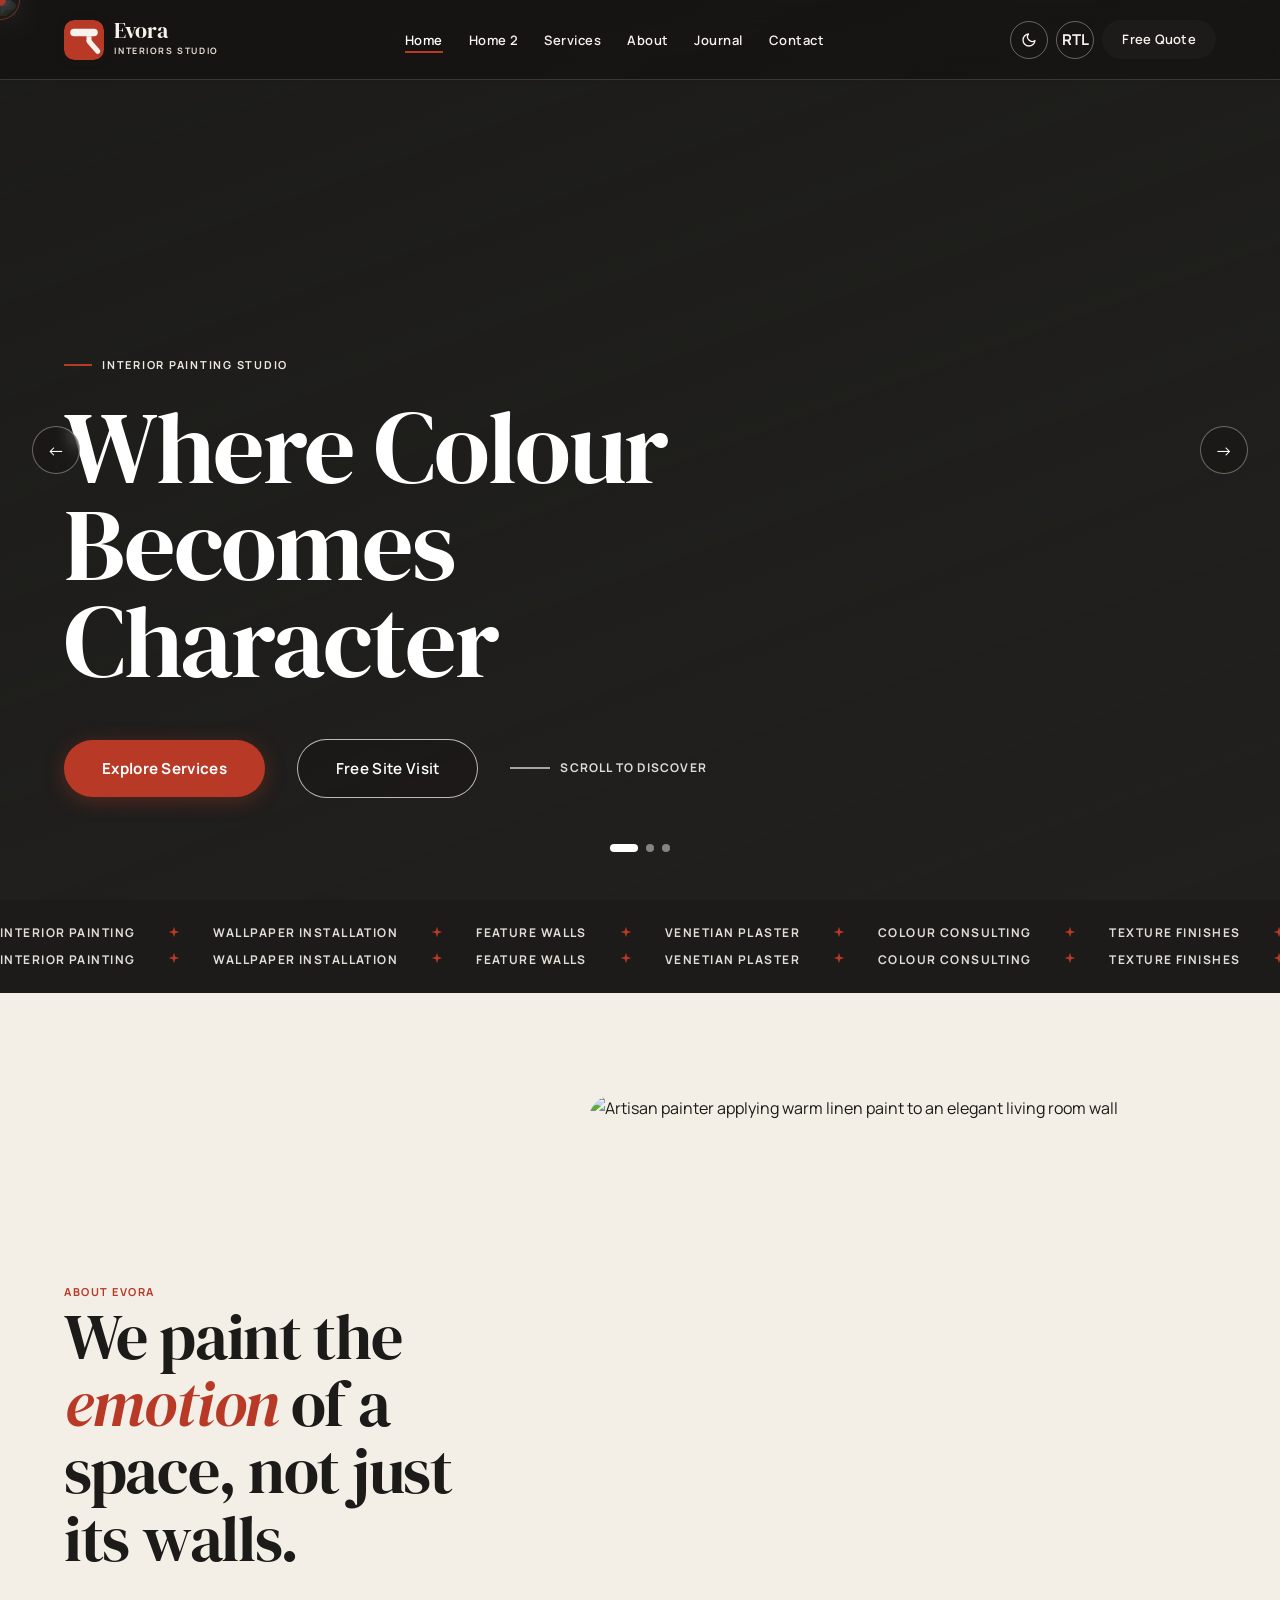
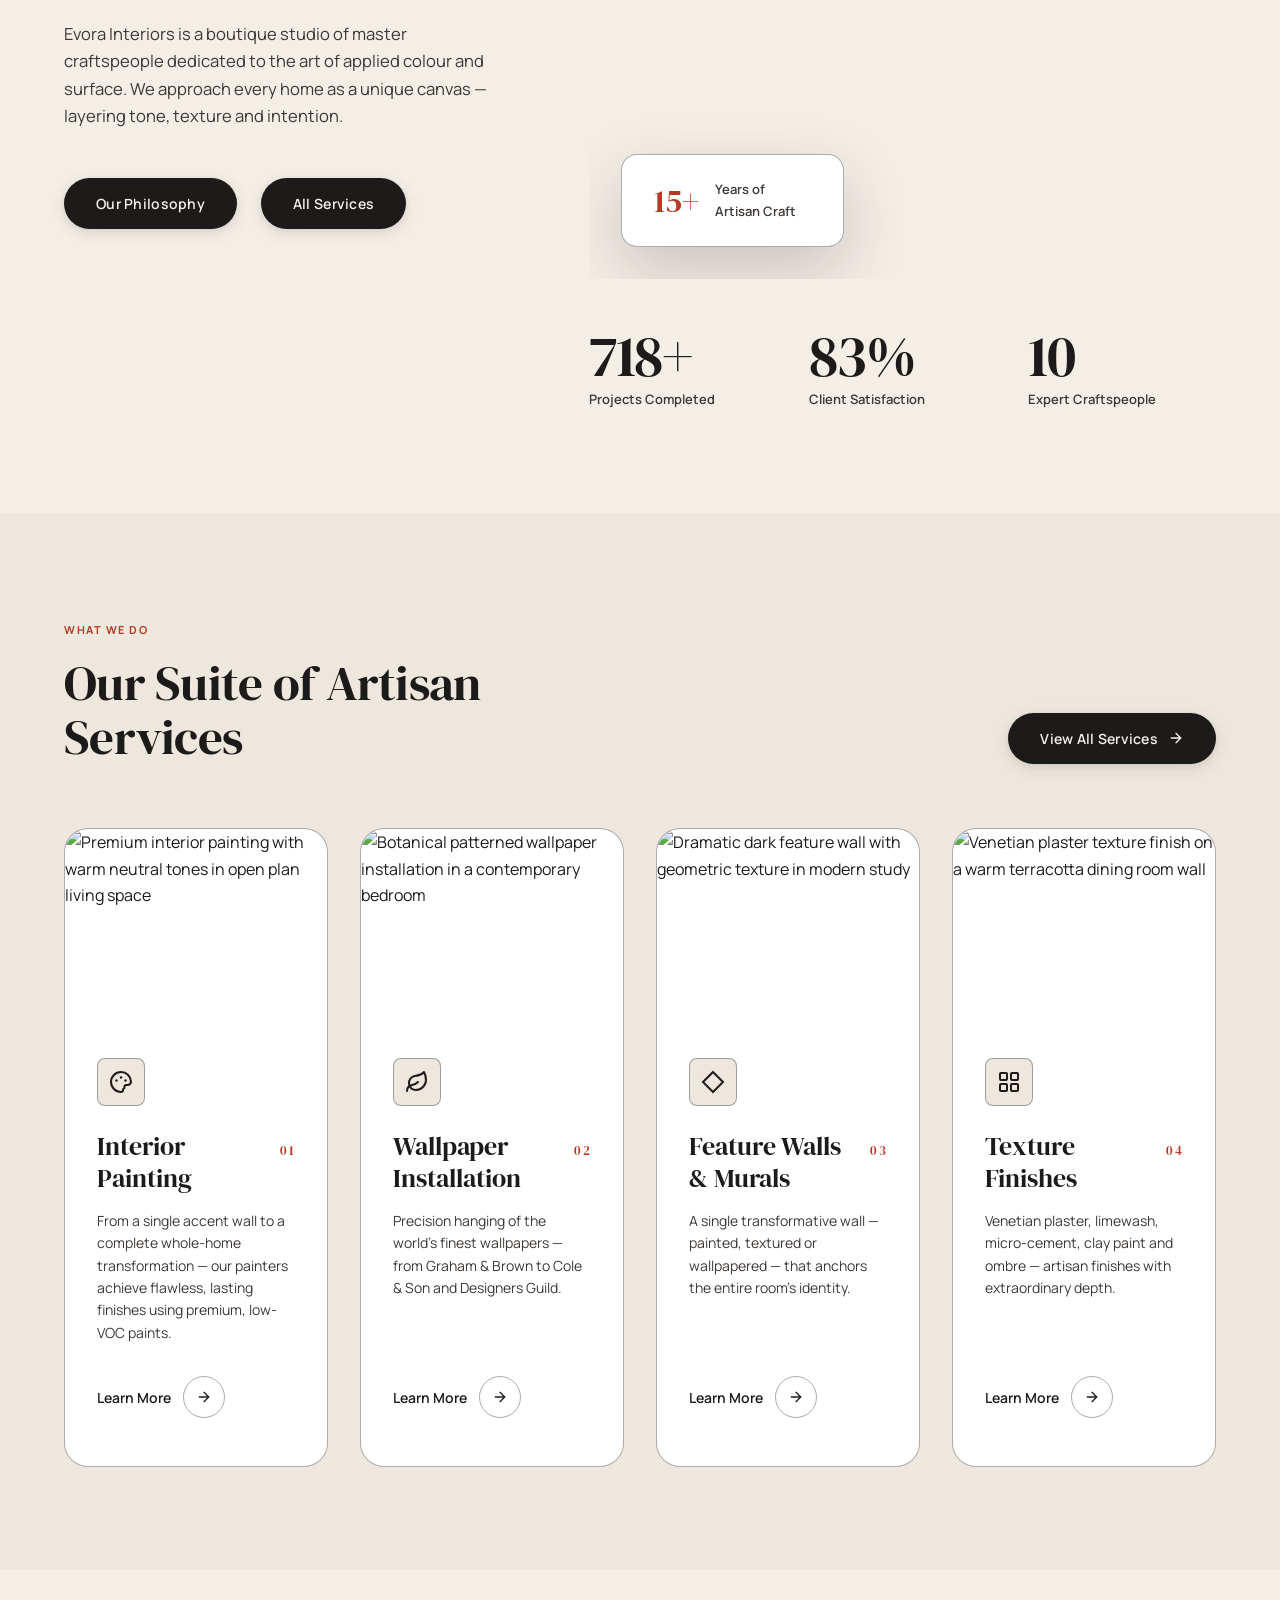
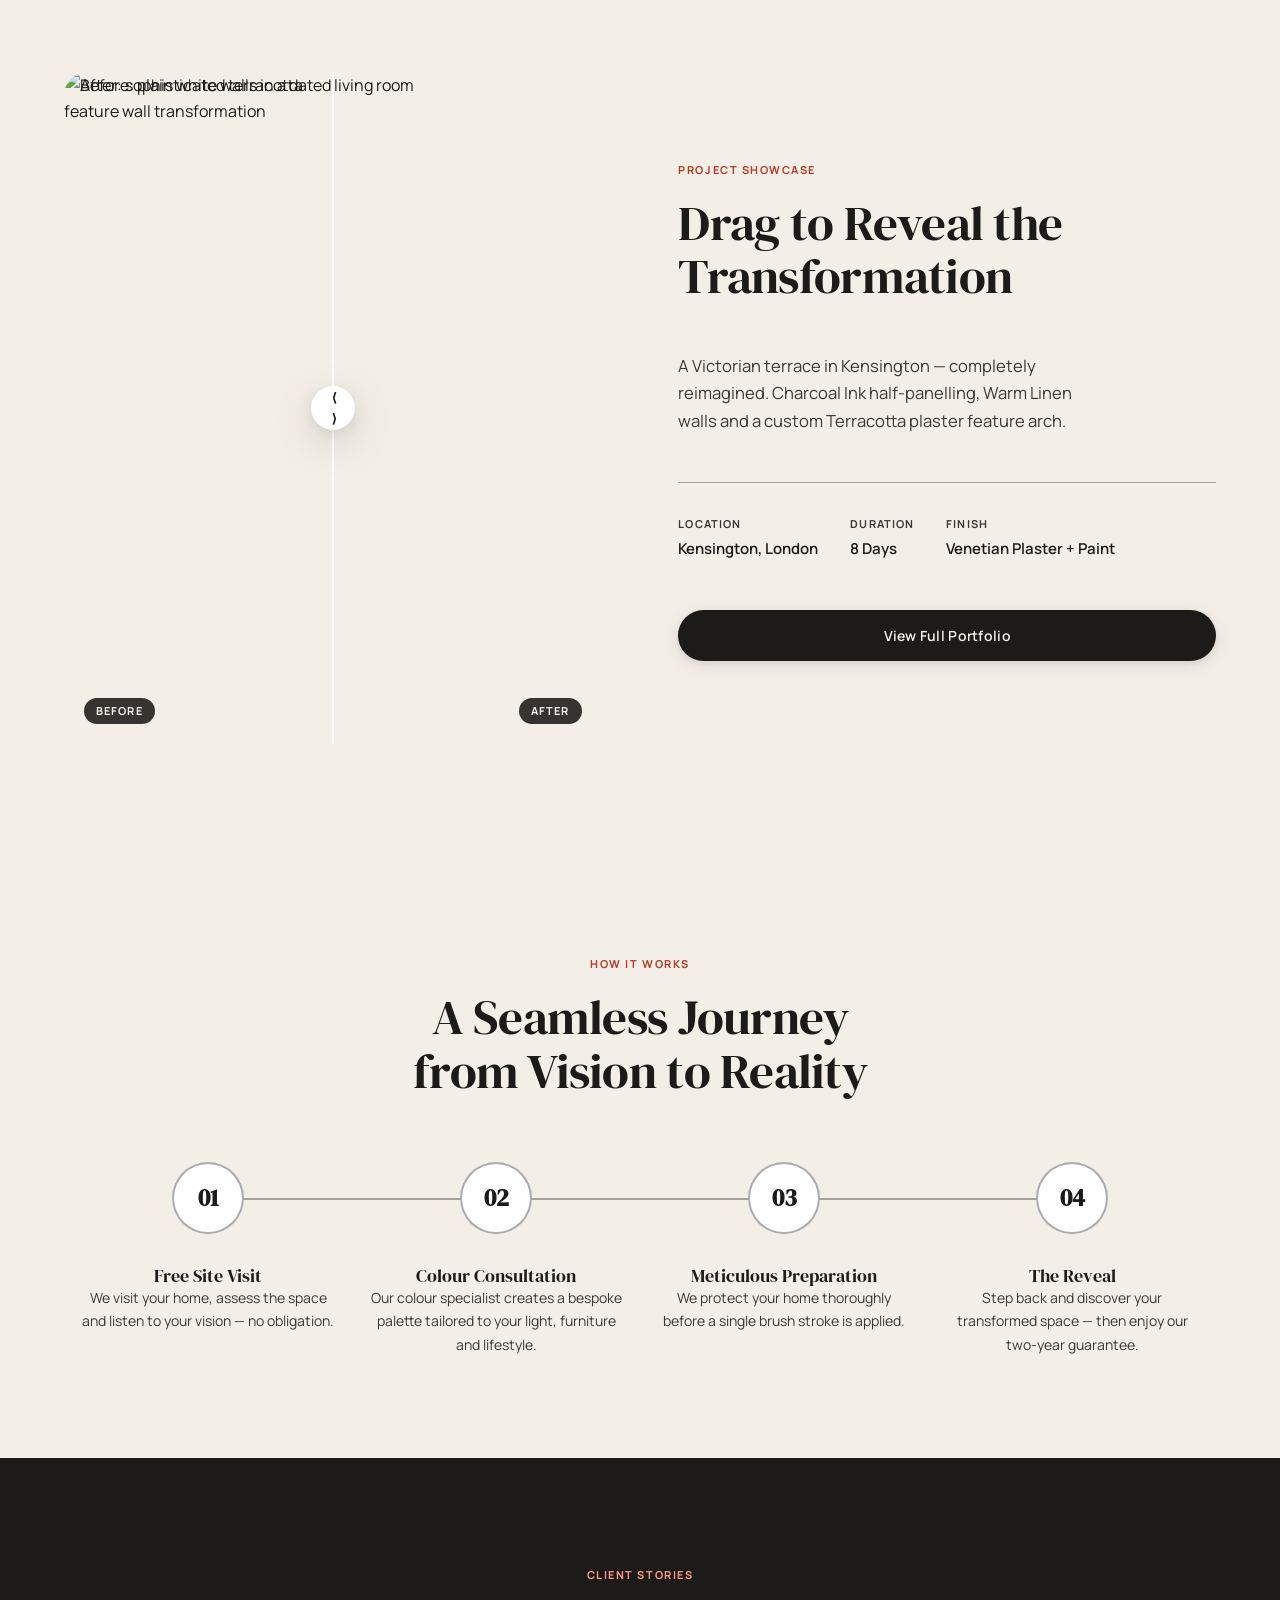
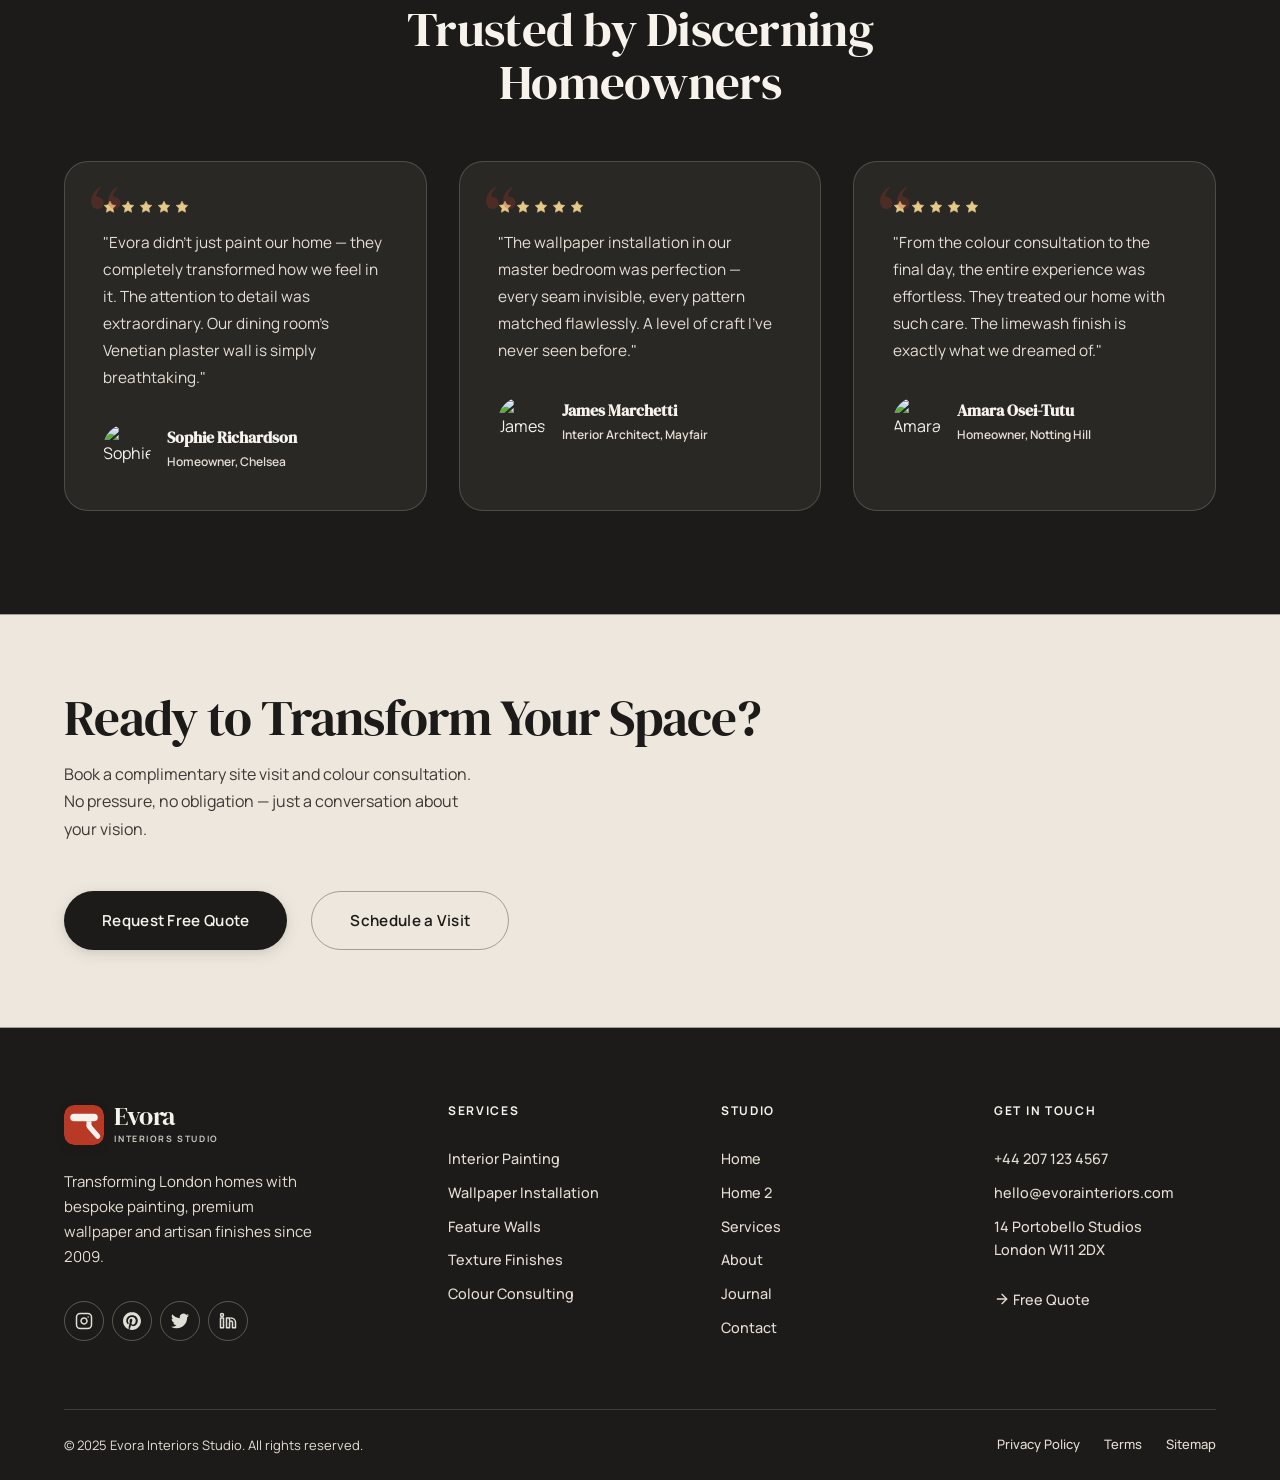
==== index.html @ dc562c56 "first commit" ====
<!DOCTYPE html>
<html lang="en" dir="ltr" data-theme="light">

<head>
  <meta charset="UTF-8" />
  <meta name="viewport" content="width=device-width, initial-scale=1.0" />
  <link rel="icon" type="image/svg+xml" href="favicon.svg" />
  <title>Evora Interiors — Luxury Interior Painting & Wallpaper Installation</title>
  <meta name="description"
    content="Evora Interiors transforms living spaces with bespoke interior painting, premium wallpaper installation, feature walls and artisan texture finishes. Serving discerning homeowners across the city." />
  <meta name="keywords"
    content="interior painting, wallpaper installation, feature walls, texture finishes, luxury interior design" />
  <meta property="og:title" content="Evora Interiors — Luxury Interior Painting & Wallpaper" />
  <meta property="og:description"
    content="Transforming spaces with bespoke paintwork and curated wallpaper installations." />
  <meta property="og:type" content="website" />
  <link rel="canonical" href="https://evorainteriors.com/" />

  <!-- Fonts -->
  <link rel="preconnect" href="https://fonts.googleapis.com" />
  <link rel="preconnect" href="https://fonts.gstatic.com" crossorigin />
  <link
    href="https://fonts.googleapis.com/css2?family=DM+Serif+Display:ital@0;1&family=Manrope:wght@300;400;500;600;700;800&display=swap"
    rel="stylesheet" />

  <!-- CSS -->
  <link rel="stylesheet" href="css/variables.css?v=2" />
  <link rel="stylesheet" href="css/base.css?v=2" />
  <link rel="stylesheet" href="css/animations.css?v=2" />
  <link rel="stylesheet" href="css/layout.css?v=2" />
  <link rel="stylesheet" href="css/components.css?v=2" />

  <style>
    /* ================================================
       HOME PAGE — Unique Section Styles
       ================================================ */

    /* § 1  HERO SLIDER */
    .home-hero {
      height: 100svh;
      min-height: 600px;
      position: relative;
      overflow: hidden;
      background-color: var(--charcoal);
    }

    .slide-inner {
      height: 100svh;
      min-height: 600px;
      position: relative;
      display: flex;
      align-items: flex-end;
      padding-bottom: clamp(4rem, 8vw, 7rem);
    }

    .slide-bg {
      position: absolute;
      inset: 0;
      width: 100%;
      height: 100%;
      object-fit: cover;
      object-position: center;
    }

    .slide-overlay {
      position: absolute;
      inset: 0;
      background: linear-gradient(160deg,
          rgba(36, 35, 33, 0.15) 0%,
          rgba(36, 35, 33, 0.65) 100%);
    }

    .slide-content {
      position: relative;
      z-index: 2;
    }

    .slide-eyebrow {
      display: inline-flex;
      align-items: center;
      gap: 10px;
      font-size: 0.6875rem;
      font-weight: 700;
      letter-spacing: 0.16em;
      text-transform: uppercase;
      color: rgba(247, 243, 236, 0.95);
      margin-bottom: var(--space-lg);
    }

    .slide-eyebrow::before {
      content: '';
      display: block;
      width: 28px;
      height: 2px;
      background: var(--accent);
    }

    .slide-title {
      font-family: var(--font-display);
      font-size: clamp(3rem, 8vw, 7.5rem);
      line-height: 0.95;
      letter-spacing: -0.02em;
      color: #fff;
      max-width: 14ch;
      margin-bottom: var(--space-2xl);
    }

    .slide-actions {
      display: flex;
      align-items: center;
      gap: var(--space-xl);
      flex-wrap: wrap;
    }

    .slide-scroll {
      display: flex;
      align-items: center;
      gap: 10px;
      font-size: 0.75rem;
      font-weight: 700;
      letter-spacing: 0.1em;
      text-transform: uppercase;
      color: rgba(255, 255, 255, 0.85);
    }

    .slide-scroll-line {
      width: 40px;
      height: 2px;
      background: rgba(255, 255, 255, 0.6);
    }

    /* § 2  MARQUEE RIBBON */
    .marquee-section {
      background: var(--charcoal);
      padding-block: 20px;
      overflow: hidden;
    }

    .marquee-item {
      display: flex;
      align-items: center;
      gap: 32px;
      padding-right: 32px;
      color: rgba(247, 243, 236, 0.9);
      font-size: 0.75rem;
      font-weight: 700;
      letter-spacing: 0.12em;
      text-transform: uppercase;
      white-space: nowrap;
    }

    .marquee-item span {
      color: var(--accent);
      font-size: 1rem;
    }

    /* § 3  EDITORIAL INTRO */
    .editorial-intro {
      padding-block: var(--section-py);
    }

    .editorial-grid {
      display: grid;
      grid-template-columns: 1fr 1.4fr;
      gap: clamp(3rem, 6vw, 7rem);
      align-items: center;
    }

    .editorial-left .t-label {
      margin-bottom: var(--space-xl);
    }

    .editorial-heading {
      font-size: clamp(2.4rem, 5vw, 5rem);
      line-height: 1.05;
      letter-spacing: -0.02em;
      margin-bottom: var(--space-2xl);
    }

    .editorial-heading em {
      font-style: italic;
      color: var(--accent);
    }

    .editorial-right {
      display: flex;
      flex-direction: column;
      gap: var(--space-2xl);
    }

    .editorial-img-wrap {
      position: relative;
    }

    .editorial-img-main {
      width: 100%;
      aspect-ratio: 4/5;
      object-fit: cover;
      border-radius: var(--r-xl);
    }

    .editorial-img-badge {
      position: absolute;
      bottom: var(--space-xl);
      left: var(--space-xl);
      background: var(--surface);
      border: 1px solid var(--border-strong);
      border-radius: var(--r-lg);
      padding: var(--space-lg) var(--space-xl);
      box-shadow: var(--shadow-xl);
      display: flex;
      align-items: center;
      gap: var(--space-md);
    }

    .badge-stat {
      font-family: var(--font-display);
      font-size: 2rem;
      line-height: 1;
      color: var(--accent);
    }

    .badge-label {
      font-size: 0.8125rem;
      color: var(--text-secondary);
      font-weight: 600;
      max-width: 12ch;
    }

    .editorial-stats {
      display: grid;
      grid-template-columns: repeat(3, 1fr);
      gap: var(--col-gap);
    }

    /* § 4  SERVICES SHOWCASE */
    .services-showcase {
      background: var(--bg-alt);
      padding-block: var(--section-py);
    }

    .services-header {
      display: flex;
      align-items: flex-end;
      justify-content: space-between;
      gap: var(--space-xl);
      margin-bottom: clamp(2.5rem, 5vw, 5rem);
      flex-wrap: wrap;
    }

    .services-grid-home {
      display: grid;
      grid-template-columns: repeat(4, 1fr);
      gap: var(--col-gap);
    }

    .services-grid-home .service-card-img {
      aspect-ratio: 4/3;
    }

    .service-card-head {
      display: flex;
      align-items: baseline;
      justify-content: space-between;
      gap: var(--space-md);
      margin-bottom: var(--space-md);
    }

    .service-card-head .t-subheading {
      margin-bottom: 0;
    }

    .service-index {
      font-family: var(--font-display);
      font-size: 0.8125rem;
      letter-spacing: 0.1em;
      color: var(--accent);
      white-space: nowrap;
    }

    .services-grid-home .service-card {
      display: flex;
      flex-direction: column;
    }

    .services-grid-home .service-card-body {
      display: flex;
      flex-direction: column;
      flex: 1;
    }

    .services-grid-home .btn-arrow {
      margin-top: auto;
      padding-top: var(--space-xl);
    }

    /* § 5  BEFORE/AFTER SHOWCASE */
    .ba-section {
      padding-block: var(--section-py);
    }

    .ba-layout {
      display: grid;
      grid-template-columns: 1fr 1fr;
      gap: clamp(3rem, 6vw, 6rem);
      align-items: center;
    }

    .ba-wrapper {
      aspect-ratio: 4/5;
      position: relative;
    }

    .ba-container {
      width: 100%;
      height: 100%;
    }

    .ba-info {
      display: flex;
      flex-direction: column;
      gap: var(--space-2xl);
    }

    .ba-project-meta {
      display: flex;
      gap: var(--space-xl);
      padding-top: var(--space-xl);
      border-top: 1px solid var(--border-strong);
    }

    .ba-meta-item {
      display: flex;
      flex-direction: column;
      gap: 4px;
    }

    .ba-meta-key {
      font-size: 0.6875rem;
      font-weight: 700;
      letter-spacing: 0.1em;
      text-transform: uppercase;
      color: var(--text-secondary);
    }

    .ba-meta-val {
      font-size: 0.9375rem;
      font-weight: 600;
      color: var(--text-primary);
    }

    /* § 6  TESTIMONIALS */
    .testimonials-section {
      background: var(--charcoal);
      padding-block: var(--section-py);
      color: #F7F3EC;
    }

    .testimonials-section .t-label {
      color: var(--accent);
    }

    .testimonials-grid {
      display: grid;
      grid-template-columns: repeat(3, 1fr);
      gap: var(--col-gap);
      margin-top: clamp(2rem, 4vw, 4rem);
    }

    .testimonials-section .testimonial-card {
      background: rgba(247, 243, 236, 0.06);
      border: 1px solid rgba(247, 243, 236, 0.18);
    }

    .testimonials-section .testimonial-text {
      color: rgba(247, 243, 236, 0.9);
    }

    .testimonials-section .testimonial-name {
      color: #F7F3EC;
    }

    .testimonials-section .faq-question {
      color: #F7F3EC;
    }

    /* § 7  PROCESS TIMELINE */
    .process-section {
      padding-block: var(--section-py);
    }

    .process-header {
      max-width: 720px;
      margin-inline: auto;
      text-align: center;
      margin-bottom: clamp(3rem, 5vw, 5rem);
    }

    .process-timeline {
      display: grid;
      grid-template-columns: repeat(4, 1fr);
      gap: 0;
      position: relative;
    }

    .process-timeline::before {
      content: '';
      position: absolute;
      top: 36px;
      left: 10%;
      right: 10%;
      height: 2px;
      background: var(--border-strong);
    }

    .timeline-step {
      display: flex;
      flex-direction: column;
      align-items: center;
      gap: var(--space-xl);
      text-align: center;
      padding-inline: var(--space-md);
    }

    .timeline-dot {
      width: 72px;
      height: 72px;
      border-radius: var(--r-full);
      background: var(--surface);
      border: 2px solid var(--border-strong);
      display: flex;
      align-items: center;
      justify-content: center;
      font-family: var(--font-display);
      font-size: 1.5rem;
      font-weight: 700;
      color: var(--text-primary);
      flex-shrink: 0;
      z-index: 1;
      transition: all var(--dur-base);
    }

    .timeline-step:hover .timeline-dot {
      background: var(--accent);
      border-color: var(--accent);
      color: #FFFFFF;
    }

    [data-theme="dark"] .timeline-step:hover .timeline-dot {
      color: #161513;
    }

    .timeline-step h4 {
      font-size: 1.1rem;
      color: var(--text-primary);
    }

    .timeline-step p {
      font-size: 0.875rem;
      line-height: 1.65;
      color: var(--text-secondary);
    }

    /* § 8  CTA BAND */
    .cta-band {
      background: var(--bg-alt);
      border-top: 1px solid var(--border-strong);
      border-bottom: 1px solid var(--border-strong);
      padding-block: clamp(3rem, 6vw, 6rem);
    }

    .cta-band-inner {
      display: flex;
      align-items: center;
      justify-content: space-between;
      gap: var(--space-2xl);
      flex-wrap: wrap;
    }

    .cta-band-text h2 {
      font-size: clamp(2rem, 4vw, 3.5rem);
      letter-spacing: -0.02em;
      line-height: 1.05;
      margin-bottom: var(--space-md);
    }

    .cta-band-text p {
      max-width: 42ch;
    }

    /* Responsive */
    @media (max-width: 1024px) {
      .services-grid-home {
        grid-template-columns: 1fr 1fr;
      }

      .testimonials-grid {
        grid-template-columns: 1fr;
      }

      .process-timeline {
        grid-template-columns: 1fr 1fr;
        gap: var(--space-2xl);
      }

      .process-timeline::before {
        display: none;
      }
    }

    @media (max-width: 768px) {
      .editorial-grid {
        grid-template-columns: 1fr;
      }

      .editorial-img-badge {
        left: var(--space-md);
        bottom: var(--space-md);
      }

      .editorial-stats {
        grid-template-columns: repeat(3, 1fr);
      }

      .services-grid-home {
        grid-template-columns: 1fr;
      }

      .ba-layout {
        grid-template-columns: 1fr;
      }

      .ba-wrapper {
        aspect-ratio: 4/3;
      }

      .process-timeline {
        grid-template-columns: 1fr;
      }

      .cta-band-inner {
        flex-direction: column;
        text-align: center;
      }

      .slide-actions {
        flex-direction: column;
        align-items: flex-start;
        gap: var(--space-md);
      }
    }

    @media (max-width: 480px) {
      .editorial-stats {
        grid-template-columns: 1fr;
        gap: var(--space-lg);
      }

      .ba-project-meta {
        flex-direction: column;
        gap: var(--space-md);
      }

      .editorial-img-badge {
        position: relative;
        left: 0;
        bottom: 0;
        margin-top: var(--space-md);
      }
    }
  </style>
</head>

<body>

  <!-- Custom Cursor -->
  <div class="cursor" aria-hidden="true"></div>
  <div class="cursor-follower" aria-hidden="true"></div>

  <!-- NAVBAR -->
  <nav class="navbar hero-overlay-nav" role="navigation" aria-label="Main navigation">
    <div class="container nav-inner">
      <a href="index.html" class="nav-logo" aria-label="Evora Interiors Home">
        <svg class="nav-logo-icon" viewBox="0 0 32 32" xmlns="http://www.w3.org/2000/svg" aria-hidden="true">
          <rect width="32" height="32" rx="8" fill="#B83926"></rect>
          <rect x="5" y="7" width="22" height="6" rx="3" fill="#F7F3EC"></rect>
          <rect x="18" y="13" width="4" height="4" fill="#F7F3EC"></rect>
          <path d="M20 17 L27 25" stroke="#F7F3EC" stroke-width="4" stroke-linecap="round" fill="none"></path>
        </svg>
        <span class="nav-logo-text">
          <span class="nav-logo-mark">Evora</span>
          <span class="nav-logo-sub">Interiors Studio</span>
        </span>
      </a>

      <ul class="nav-links" role="list">
        <li><a href="index.html" class="active">Home</a></li>
        <li><a href="home2.html">Home 2</a></li>
        <li><a href="services.html">Services</a></li>
        <li><a href="about.html">About</a></li>
        <li><a href="blog.html">Journal</a></li>
        <li><a href="contact.html">Contact</a></li>
      </ul>

      <div class="nav-controls">
        <button class="icon-btn" data-toggle-theme data-theme-icon aria-label="Toggle dark mode"><svg
            viewBox="0 0 24 24" width="16" height="16" fill="none" stroke="currentColor" stroke-width="2"
            stroke-linecap="round" stroke-linejoin="round" aria-hidden="true">
            <path d="M21 12.79A9 9 0 1 1 11.21 3 7 7 0 0 0 21 12.79z" />
          </svg></button>
        <button class="icon-btn" data-toggle-dir data-dir-icon aria-label="Toggle RTL">RTL</button>
        <a href="contact.html#quote" class="nav-btn">Free Quote</a>
        <button class="hamburger" aria-label="Open menu" aria-expanded="false">
          <span></span><span></span><span></span>
        </button>
      </div>
    </div>
  </nav>

  <!-- Mobile Nav -->
  <div class="mobile-nav" role="dialog" aria-label="Mobile navigation">
    <a href="index.html" class="active">Home</a>
    <a href="home2.html">Home 2</a>
    <a href="about.html">About</a>
    <a href="services.html">Services</a>
    <a href="blog.html">Journal</a>
    <a href="contact.html">Contact</a>
  </div>

  <main>
    <!-- ═══════════════════════════════════════════
         § 1 — HERO SLIDER
         ═══════════════════════════════════════════ -->
    <section class="home-hero hero-overlay-nav" aria-label="Hero">
      <div class="hero-slider" aria-roledescription="carousel">

        <div class="slider-track">

          <!-- Slide 1: Warm Terracotta Living Room -->
          <div class="slide" aria-roledescription="slide" aria-label="1 of 3">
            <div class="slide-inner">
              <img src="https://images.unsplash.com/photo-1600210492493-0946911123ea?w=1600&q=85&auto=format&fit=crop"
                alt="Warm terracotta painted living room with architectural details" class="slide-bg" loading="eager"
                fetchpriority="high" />
              <div class="slide-overlay"></div>
              <div class="container slide-content">
                <p class="slide-eyebrow">Interior Painting Studio</p>
                <h1 class="slide-title">Where Colour Becomes Character</h1>
                <div class="slide-actions">
                  <a href="services.html" class="btn btn-accent btn-lg">Explore Services</a>
                  <a href="contact.html#quote" class="btn btn-outline btn-lg"
                    style="color:#FFFFFF;border-color:rgba(255,255,255,0.7);background:rgba(20,19,17,0.3);backdrop-filter:blur(4px)">Free
                    Site Visit</a>
                  <span class="slide-scroll">
                    <span class="slide-scroll-line"></span>Scroll to Discover
                  </span>
                </div>
              </div>
            </div>
          </div>

          <!-- Slide 2: Dark Moody Bedroom -->
          <div class="slide" aria-roledescription="slide" aria-label="2 of 3">
            <div class="slide-inner">
              <img src="https://images.unsplash.com/photo-1616594039964-ae9021a400a0?w=1600&q=85&auto=format&fit=crop"
                alt="Moody dark painted bedroom with luxury wallpaper feature wall" class="slide-bg" loading="lazy" />
              <div class="slide-overlay"></div>
              <div class="container slide-content">
                <p class="slide-eyebrow">Wallpaper Installation</p>
                <h1 class="slide-title">Curated Walls, Crafted Stories</h1>
                <div class="slide-actions">
                  <a href="services.html#wallpaper" class="btn btn-accent btn-lg">View Wallpapers</a>
                  <a href="about.html" class="btn btn-outline btn-lg"
                    style="color:#FFFFFF;border-color:rgba(255,255,255,0.7);background:rgba(20,19,17,0.3);backdrop-filter:blur(4px)">Our
                    Craft</a>
                </div>
              </div>
            </div>
          </div>

          <!-- Slide 3: Sage Green Dining -->
          <div class="slide" aria-roledescription="slide" aria-label="3 of 3">
            <div class="slide-inner">
              <img src="https://images.unsplash.com/photo-1711906439107-9c4f08e8c526?w=600&auto=format&fit=crop&q=60&ixlib=rb-4.1.0&ixid=M3wxMjA3fDB8MHxzZWFyY2h8NDR8fGludGVyaW9yJTIwd2FsbCUyMHBhaW50fGVufDB8fDB8fHww"
                alt="Sage green painted dining room with textured accent wall" class="slide-bg" loading="lazy" />
              <div class="slide-overlay"></div>
              <div class="container slide-content">
                <p class="slide-eyebrow">Texture & Finish</p>
                <h1 class="slide-title">Texture That Speaks in Silence</h1>
                <div class="slide-actions">
                  <a href="services.html#texture" class="btn btn-accent btn-lg">Texture Gallery</a>
                  <a href="contact.html" class="btn btn-outline btn-lg"
                    style="color:#FFFFFF;border-color:rgba(255,255,255,0.7);background:rgba(20,19,17,0.3);backdrop-filter:blur(4px)">Book
                    Consultation</a>
                </div>
              </div>
            </div>
          </div>

        </div><!-- /slider-track -->

        <!-- Slider controls -->
        <div class="slider-arrows" aria-label="Slider navigation">
          <button class="slider-arrow prev" aria-label="Previous slide">&#8592;</button>
          <button class="slider-arrow next" aria-label="Next slide">&#8594;</button>
        </div>

        <div class="slider-nav" role="tablist" aria-label="Slides">
          <button class="slider-dot active" role="tab" aria-label="Go to slide 1"></button>
          <button class="slider-dot" role="tab" aria-label="Go to slide 2"></button>
          <button class="slider-dot" role="tab" aria-label="Go to slide 3"></button>
        </div>

      </div>
    </section>

    <!-- ═══════════════════════════════════════════
         § 2 — MARQUEE RIBBON
         ═══════════════════════════════════════════ -->
    <div class="marquee-section" aria-hidden="true">
      <div style="overflow:hidden">
        <div class="marquee-track">
          <div class="marquee-item">Interior Painting <span><svg viewBox="0 0 24 24" width="14" height="14"
                fill="currentColor" aria-hidden="true">
                <path d="M12 3l2.1 6.9L21 12l-6.9 2.1L12 21l-2.1-6.9L3 12l6.9-2.1L12 3z" />
              </svg></span></div>
          <div class="marquee-item">Wallpaper Installation <span><svg viewBox="0 0 24 24" width="14" height="14"
                fill="currentColor" aria-hidden="true">
                <path d="M12 3l2.1 6.9L21 12l-6.9 2.1L12 21l-2.1-6.9L3 12l6.9-2.1L12 3z" />
              </svg></span></div>
          <div class="marquee-item">Feature Walls <span><svg viewBox="0 0 24 24" width="14" height="14"
                fill="currentColor" aria-hidden="true">
                <path d="M12 3l2.1 6.9L21 12l-6.9 2.1L12 21l-2.1-6.9L3 12l6.9-2.1L12 3z" />
              </svg></span></div>
          <div class="marquee-item">Venetian Plaster <span><svg viewBox="0 0 24 24" width="14" height="14"
                fill="currentColor" aria-hidden="true">
                <path d="M12 3l2.1 6.9L21 12l-6.9 2.1L12 21l-2.1-6.9L3 12l6.9-2.1L12 3z" />
              </svg></span></div>
          <div class="marquee-item">Colour Consulting <span><svg viewBox="0 0 24 24" width="14" height="14"
                fill="currentColor" aria-hidden="true">
                <path d="M12 3l2.1 6.9L21 12l-6.9 2.1L12 21l-2.1-6.9L3 12l6.9-2.1L12 3z" />
              </svg></span></div>
          <div class="marquee-item">Texture Finishes <span><svg viewBox="0 0 24 24" width="14" height="14"
                fill="currentColor" aria-hidden="true">
                <path d="M12 3l2.1 6.9L21 12l-6.9 2.1L12 21l-2.1-6.9L3 12l6.9-2.1L12 3z" />
              </svg></span></div>
          <div class="marquee-item">Limewash Paint <span><svg viewBox="0 0 24 24" width="14" height="14"
                fill="currentColor" aria-hidden="true">
                <path d="M12 3l2.1 6.9L21 12l-6.9 2.1L12 21l-2.1-6.9L3 12l6.9-2.1L12 3z" />
              </svg></span></div>
          <div class="marquee-item">Ombre Walls <span><svg viewBox="0 0 24 24" width="14" height="14"
                fill="currentColor" aria-hidden="true">
                <path d="M12 3l2.1 6.9L21 12l-6.9 2.1L12 21l-2.1-6.9L3 12l6.9-2.1L12 3z" />
              </svg></span></div>
          <div class="marquee-item">Geometric Murals <span><svg viewBox="0 0 24 24" width="14" height="14"
                fill="currentColor" aria-hidden="true">
                <path d="M12 3l2.1 6.9L21 12l-6.9 2.1L12 21l-2.1-6.9L3 12l6.9-2.1L12 3z" />
              </svg></span></div>
          <div class="marquee-item">Luxury Brands <span><svg viewBox="0 0 24 24" width="14" height="14"
                fill="currentColor" aria-hidden="true">
                <path d="M12 3l2.1 6.9L21 12l-6.9 2.1L12 21l-2.1-6.9L3 12l6.9-2.1L12 3z" />
              </svg></span></div>
        </div>
      </div>
    </div>

    <!-- ═══════════════════════════════════════════
         § 3 — EDITORIAL INTRO
         ═══════════════════════════════════════════ -->
    <section class="editorial-intro" aria-labelledby="intro-heading">
      <div class="container editorial-grid">

        <div class="editorial-left">
          <span class="t-label reveal">About Evora</span>
          <h2 id="intro-heading" class="editorial-heading reveal delay-1">
            We paint the <em>emotion</em> of a space, not just its walls.
          </h2>
          <p class="t-lead reveal delay-2" style="margin-bottom:var(--space-2xl);max-width:44ch">
            Evora Interiors is a boutique studio of master craftspeople dedicated to the art of applied colour and
            surface. We approach every home as a unique canvas — layering tone, texture and intention.
          </p>
          <div class="flex gap-lg reveal delay-3" style="flex-wrap:wrap">
            <a href="about.html" class="btn btn-primary">Our Philosophy</a>
            <a href="services.html" class="btn btn-primary">All Services</a>
          </div>
        </div>

        <div class="editorial-right">
          <div class="editorial-img-wrap img-zoom reveal-scale">
            <img src="https://images.unsplash.com/photo-1587534012737-1fd8a84b519e?w=600&auto=format&fit=crop&q=60&ixlib=rb-4.1.0&ixid=M3wxMjA3fDB8MHxzZWFyY2h8NTB8fGludGVyaW9yJTIwd2FsbCUyMHBhaW50fGVufDB8fDB8fHww"
              alt="Artisan painter applying warm linen paint to an elegant living room wall" class="editorial-img-main"
              loading="lazy" />
            <div class="editorial-img-badge">
              <div class="badge-stat">15+</div>
              <div class="badge-label">Years of Artisan Craft</div>
            </div>
          </div>

          <div class="editorial-stats">
            <div class="stat-block reveal delay-1">
              <div class="stat-number"><span data-counter data-target="850" data-suffix="+">0</span></div>
              <div class="stat-label">Projects Completed</div>
            </div>
            <div class="stat-block reveal delay-2">
              <div class="stat-number"><span data-counter data-target="98" data-suffix="%">0</span></div>
              <div class="stat-label">Client Satisfaction</div>
            </div>
            <div class="stat-block reveal delay-3">
              <div class="stat-number"><span data-counter data-target="12" data-suffix="">0</span></div>
              <div class="stat-label">Expert Craftspeople</div>
            </div>
          </div>
        </div>

      </div>
    </section>

    <!-- ═══════════════════════════════════════════
         § 4 — SERVICES SHOWCASE
         ═══════════════════════════════════════════ -->
    <section class="services-showcase" aria-labelledby="services-heading">
      <div class="container">
        <div class="services-header">
          <div>
            <span class="t-label reveal">What We Do</span>
            <h2 id="services-heading" class="t-title reveal delay-1" style="max-width:18ch;margin-top:var(--space-md)">
              Our Suite of Artisan Services</h2>
          </div>
          <a href="services.html" class="btn btn-primary reveal">View All Services <span class="arrow"><svg
                viewBox="0 0 24 24" width="16" height="16" fill="none" stroke="currentColor" stroke-width="2"
                stroke-linecap="round" stroke-linejoin="round" style="vertical-align:-2px" aria-hidden="true">
                <path d="M5 12h14" />
                <path d="M12 5l7 7-7 7" />
              </svg></span></a>
        </div>

        <div class="services-grid-home">
          <!-- Service 01 -->
          <div class="service-card reveal">
            <div class="overflow-h">
              <img src="https://images.unsplash.com/photo-1513694203232-719a280e022f?w=900&q=80&auto=format&fit=crop"
                alt="Premium interior painting with warm neutral tones in open plan living space"
                class="service-card-img" loading="lazy" />
            </div>
            <div class="service-card-body">
              <div class="service-icon"><svg viewBox="0 0 24 24" width="24" height="24" fill="none"
                  stroke="currentColor" stroke-width="2" stroke-linecap="round" stroke-linejoin="round"
                  aria-hidden="true">
                  <path
                    d="M12 2a10 10 0 0 0 0 20c1.1 0 2-.9 2-2v-.5c0-.4.3-.8.7-.9.4-.1.7-.4.7-.9V17a2 2 0 0 1 2-2h1.5A3.6 3.6 0 0 0 22 11.5 10 10 0 0 0 12 2z" />
                  <circle cx="7.5" cy="10.5" r="1.2" fill="currentColor" stroke="none" />
                  <circle cx="12" cy="7.5" r="1.2" fill="currentColor" stroke="none" />
                  <circle cx="16.5" cy="10.5" r="1.2" fill="currentColor" stroke="none" />
                </svg></div>
              <div class="service-card-head">
                <h3 class="t-subheading">Interior Painting</h3>
                <span class="service-index">01</span>
              </div>
              <p class="t-sm">From a single accent wall to a complete whole-home transformation — our painters achieve
                flawless, lasting finishes using premium, low-VOC paints.</p>
              <a href="services.html#painting" class="btn-arrow">Learn More <span class="arrow"><svg viewBox="0 0 24 24"
                    width="16" height="16" fill="none" stroke="currentColor" stroke-width="2" stroke-linecap="round"
                    stroke-linejoin="round" style="vertical-align:-2px" aria-hidden="true">
                    <path d="M5 12h14" />
                    <path d="M12 5l7 7-7 7" />
                  </svg></span></a>
            </div>
          </div>

          <!-- Service 02 -->
          <div class="service-card reveal delay-1">
            <div class="overflow-h">
              <img src="https://plus.unsplash.com/premium_photo-1661373265357-d147baea7548?w=600&auto=format&fit=crop&q=60&ixlib=rb-4.1.0&ixid=M3wxMjA3fDB8MHxzZWFyY2h8NTN8fGludGVyaW9yJTIwd2FsbCUyMHBhaW50fGVufDB8fDB8fHww"
                alt="Botanical patterned wallpaper installation in a contemporary bedroom" class="service-card-img"
                loading="lazy" />
            </div>
            <div class="service-card-body">
              <div class="service-icon"><svg viewBox="0 0 24 24" width="24" height="24" fill="none"
                  stroke="currentColor" stroke-width="2" stroke-linecap="round" stroke-linejoin="round"
                  aria-hidden="true">
                  <path d="M11 20A7 7 0 0 1 9.8 6.1C15.5 5 17 4.48 19 2c1 2 2 4.18 2 8 0 5.5-4.78 10-10 10z" />
                  <path d="M2 21c0-3 1.85-5.36 5.08-6C9.5 14.52 12 13 13 12" />
                </svg></div>
              <div class="service-card-head">
                <h3 class="t-subheading">Wallpaper Installation</h3>
                <span class="service-index">02</span>
              </div>
              <p class="t-sm">Precision hanging of the world's finest wallpapers — from Graham &amp; Brown to Cole &amp;
                Son and Designers Guild.</p>
              <a href="services.html#wallpaper" class="btn-arrow">Learn More <span class="arrow"><svg
                    viewBox="0 0 24 24" width="16" height="16" fill="none" stroke="currentColor" stroke-width="2"
                    stroke-linecap="round" stroke-linejoin="round" style="vertical-align:-2px" aria-hidden="true">
                    <path d="M5 12h14" />
                    <path d="M12 5l7 7-7 7" />
                  </svg></span></a>
            </div>
          </div>

          <!-- Service 03 -->
          <div class="service-card reveal delay-2">
            <div class="overflow-h">
              <img src="https://images.unsplash.com/photo-1631679706909-1844bbd07221?w=600&q=80&auto=format&fit=crop"
                alt="Dramatic dark feature wall with geometric texture in modern study" class="service-card-img"
                loading="lazy" />
            </div>
            <div class="service-card-body">
              <div class="service-icon"><svg viewBox="0 0 24 24" width="24" height="24" fill="none"
                  stroke="currentColor" stroke-width="2" aria-hidden="true">
                  <path d="M12 2l10 10-10 10L2 12z" />
                </svg></div>
              <div class="service-card-head">
                <h3 class="t-subheading">Feature Walls &amp; Murals</h3>
                <span class="service-index">03</span>
              </div>
              <p class="t-sm">A single transformative wall — painted, textured or wallpapered — that anchors the entire
                room's identity.</p>
              <a href="services.html#feature" class="btn-arrow">Learn More <span class="arrow"><svg viewBox="0 0 24 24"
                    width="16" height="16" fill="none" stroke="currentColor" stroke-width="2" stroke-linecap="round"
                    stroke-linejoin="round" style="vertical-align:-2px" aria-hidden="true">
                    <path d="M5 12h14" />
                    <path d="M12 5l7 7-7 7" />
                  </svg></span></a>
            </div>
          </div>

          <!-- Service 04 -->
          <div class="service-card reveal delay-3">
            <div class="overflow-h">
              <img src="https://plus.unsplash.com/premium_photo-1661887261892-1929564076a5?w=600&auto=format&fit=crop&q=60&ixlib=rb-4.1.0&ixid=M3wxMjA3fDB8MHxzZWFyY2h8NjF8fGludGVyaW9yJTIwd2FsbCUyMHBhaW50fGVufDB8fDB8fHww"
                alt="Venetian plaster texture finish on a warm terracotta dining room wall" class="service-card-img"
                loading="lazy" />
            </div>
            <div class="service-card-body">
              <div class="service-icon"><svg viewBox="0 0 24 24" width="24" height="24" fill="none"
                  stroke="currentColor" stroke-width="2" stroke-linecap="round" stroke-linejoin="round"
                  aria-hidden="true">
                  <rect x="3" y="3" width="7" height="7" rx="1" />
                  <rect x="14" y="3" width="7" height="7" rx="1" />
                  <rect x="3" y="14" width="7" height="7" rx="1" />
                  <rect x="14" y="14" width="7" height="7" rx="1" />
                </svg></div>
              <div class="service-card-head">
                <h3 class="t-subheading">Texture Finishes</h3>
                <span class="service-index">04</span>
              </div>
              <p class="t-sm">Venetian plaster, limewash, micro-cement, clay paint and ombre — artisan finishes with
                extraordinary depth.</p>
              <a href="services.html#texture" class="btn-arrow">Learn More <span class="arrow"><svg viewBox="0 0 24 24"
                    width="16" height="16" fill="none" stroke="currentColor" stroke-width="2" stroke-linecap="round"
                    stroke-linejoin="round" style="vertical-align:-2px" aria-hidden="true">
                    <path d="M5 12h14" />
                    <path d="M12 5l7 7-7 7" />
                  </svg></span></a>
            </div>
          </div>

        </div>
      </div>
    </section>

    <!-- ═══════════════════════════════════════════
         § 5 — BEFORE / AFTER SHOWCASE
         ═══════════════════════════════════════════ -->
    <section class="ba-section" aria-labelledby="ba-heading">
      <div class="container ba-layout">

        <div class="ba-wrapper reveal-left">
          <div class="ba-container">
            <div class="ba-before">
              <img src="https://images.unsplash.com/photo-1556909172-54557c7e4fb7?w=800&q=80&auto=format&fit=crop"
                alt="Before: plain white walls in a dated living room" loading="lazy" />
            </div>
            <div class="ba-clip" style="width:50%">
              <img src="https://images.unsplash.com/photo-1600210492493-0946911123ea?w=800&q=80&auto=format&fit=crop"
                alt="After: sophisticated terracotta feature wall transformation" loading="lazy" />
            </div>
            <div class="ba-handle" style="left:50%"></div>
            <span class="ba-label before">Before</span>
            <span class="ba-label after">After</span>
          </div>
        </div>

        <div class="ba-info reveal-right">
          <div>
            <span class="t-label">Project Showcase</span>
            <h2 id="ba-heading" class="t-title" style="margin-top:var(--space-md);max-width:16ch">Drag to Reveal the
              Transformation</h2>
          </div>
          <p class="t-lead" style="max-width:40ch">
            A Victorian terrace in Kensington — completely reimagined. Charcoal Ink half-panelling, Warm Linen walls and
            a custom Terracotta plaster feature arch.
          </p>
          <div class="ba-project-meta">
            <div class="ba-meta-item">
              <span class="ba-meta-key">Location</span>
              <span class="ba-meta-val">Kensington, London</span>
            </div>
            <div class="ba-meta-item">
              <span class="ba-meta-key">Duration</span>
              <span class="ba-meta-val">8 Days</span>
            </div>
            <div class="ba-meta-item">
              <span class="ba-meta-key">Finish</span>
              <span class="ba-meta-val">Venetian Plaster + Paint</span>
            </div>
          </div>
          <a href="about.html#projects" class="btn btn-primary">View Full Portfolio</a>
        </div>

      </div>
    </section>

    <!-- ═══════════════════════════════════════════
         § 6 — PROCESS TIMELINE
         ═══════════════════════════════════════════ -->
    <section class="process-section" aria-labelledby="process-heading">
      <div class="container">
        <div class="process-header">
          <div>
            <span class="t-label reveal">How It Works</span>
            <h2 id="process-heading" class="t-title reveal delay-1"
              style="margin-top:var(--space-md);max-width:20ch;margin-inline:auto">A Seamless Journey from Vision to
              Reality</h2>
          </div>
        </div>

        <div class="process-timeline">
          <div class="timeline-step reveal delay-1">
            <div class="timeline-dot">01</div>
            <div>
              <h4>Free Site Visit</h4>
              <p>We visit your home, assess the space and listen to your vision — no obligation.</p>
            </div>
          </div>
          <div class="timeline-step reveal delay-2">
            <div class="timeline-dot">02</div>
            <div>
              <h4>Colour Consultation</h4>
              <p>Our colour specialist creates a bespoke palette tailored to your light, furniture and lifestyle.</p>
            </div>
          </div>
          <div class="timeline-step reveal delay-3">
            <div class="timeline-dot">03</div>
            <div>
              <h4>Meticulous Preparation</h4>
              <p>We protect your home thoroughly before a single brush stroke is applied.</p>
            </div>
          </div>
          <div class="timeline-step reveal delay-4">
            <div class="timeline-dot">04</div>
            <div>
              <h4>The Reveal</h4>
              <p>Step back and discover your transformed space — then enjoy our two-year guarantee.</p>
            </div>
          </div>
        </div>
      </div>
    </section>

    <!-- ═══════════════════════════════════════════
         § 7 — TESTIMONIALS (dark band)
         ═══════════════════════════════════════════ -->
    <section class="testimonials-section" aria-labelledby="testimonials-heading">
      <div class="container">
        <div class="text-center reveal" style="margin-bottom:0">
          <span class="t-label">Client Stories</span>
          <h2 id="testimonials-heading" class="t-title"
            style="color:var(--linen);margin-top:var(--space-md);max-width:22ch;margin-inline:auto">
            Trusted by Discerning Homeowners
          </h2>
        </div>

        <div class="testimonials-grid">
          <div class="testimonial-card reveal delay-1">
            <div class="testimonial-stars"><svg viewBox="0 0 24 24" width="14" height="14" fill="currentColor"
                stroke="currentColor" stroke-width="1" style="vertical-align:-1px" aria-hidden="true">
                <path
                  d="M12 2l3.09 6.26L22 9.27l-5 4.87 1.18 6.88L12 17.77l-6.18 3.25L7 14.14 2 9.27l6.91-1.01L12 2z" />
              </svg><svg viewBox="0 0 24 24" width="14" height="14" fill="currentColor" stroke="currentColor"
                stroke-width="1" style="vertical-align:-1px" aria-hidden="true">
                <path
                  d="M12 2l3.09 6.26L22 9.27l-5 4.87 1.18 6.88L12 17.77l-6.18 3.25L7 14.14 2 9.27l6.91-1.01L12 2z" />
              </svg><svg viewBox="0 0 24 24" width="14" height="14" fill="currentColor" stroke="currentColor"
                stroke-width="1" style="vertical-align:-1px" aria-hidden="true">
                <path
                  d="M12 2l3.09 6.26L22 9.27l-5 4.87 1.18 6.88L12 17.77l-6.18 3.25L7 14.14 2 9.27l6.91-1.01L12 2z" />
              </svg><svg viewBox="0 0 24 24" width="14" height="14" fill="currentColor" stroke="currentColor"
                stroke-width="1" style="vertical-align:-1px" aria-hidden="true">
                <path
                  d="M12 2l3.09 6.26L22 9.27l-5 4.87 1.18 6.88L12 17.77l-6.18 3.25L7 14.14 2 9.27l6.91-1.01L12 2z" />
              </svg><svg viewBox="0 0 24 24" width="14" height="14" fill="currentColor" stroke="currentColor"
                stroke-width="1" style="vertical-align:-1px" aria-hidden="true">
                <path
                  d="M12 2l3.09 6.26L22 9.27l-5 4.87 1.18 6.88L12 17.77l-6.18 3.25L7 14.14 2 9.27l6.91-1.01L12 2z" />
              </svg></div>
            <p class="testimonial-text">"Evora didn't just paint our home — they completely transformed how we feel in
              it. The attention to detail was extraordinary. Our dining room's Venetian plaster wall is simply
              breathtaking."</p>
            <div class="testimonial-author">
              <img
                src="https://images.unsplash.com/photo-1494790108377-be9c29b29330?w=100&h=100&q=80&auto=format&fit=crop&crop=face"
                alt="Sophie R." class="testimonial-avatar" loading="lazy" />
              <div>
                <div class="testimonial-name">Sophie Richardson</div>
                <div class="testimonial-role">Homeowner, Chelsea</div>
              </div>
            </div>
          </div>

          <div class="testimonial-card reveal delay-2">
            <div class="testimonial-stars"><svg viewBox="0 0 24 24" width="14" height="14" fill="currentColor"
                stroke="currentColor" stroke-width="1" style="vertical-align:-1px" aria-hidden="true">
                <path
                  d="M12 2l3.09 6.26L22 9.27l-5 4.87 1.18 6.88L12 17.77l-6.18 3.25L7 14.14 2 9.27l6.91-1.01L12 2z" />
              </svg><svg viewBox="0 0 24 24" width="14" height="14" fill="currentColor" stroke="currentColor"
                stroke-width="1" style="vertical-align:-1px" aria-hidden="true">
                <path
                  d="M12 2l3.09 6.26L22 9.27l-5 4.87 1.18 6.88L12 17.77l-6.18 3.25L7 14.14 2 9.27l6.91-1.01L12 2z" />
              </svg><svg viewBox="0 0 24 24" width="14" height="14" fill="currentColor" stroke="currentColor"
                stroke-width="1" style="vertical-align:-1px" aria-hidden="true">
                <path
                  d="M12 2l3.09 6.26L22 9.27l-5 4.87 1.18 6.88L12 17.77l-6.18 3.25L7 14.14 2 9.27l6.91-1.01L12 2z" />
              </svg><svg viewBox="0 0 24 24" width="14" height="14" fill="currentColor" stroke="currentColor"
                stroke-width="1" style="vertical-align:-1px" aria-hidden="true">
                <path
                  d="M12 2l3.09 6.26L22 9.27l-5 4.87 1.18 6.88L12 17.77l-6.18 3.25L7 14.14 2 9.27l6.91-1.01L12 2z" />
              </svg><svg viewBox="0 0 24 24" width="14" height="14" fill="currentColor" stroke="currentColor"
                stroke-width="1" style="vertical-align:-1px" aria-hidden="true">
                <path
                  d="M12 2l3.09 6.26L22 9.27l-5 4.87 1.18 6.88L12 17.77l-6.18 3.25L7 14.14 2 9.27l6.91-1.01L12 2z" />
              </svg></div>
            <p class="testimonial-text">"The wallpaper installation in our master bedroom was perfection — every seam
              invisible, every pattern matched flawlessly. A level of craft I've never seen before."</p>
            <div class="testimonial-author">
              <img
                src="https://images.unsplash.com/photo-1472099645785-5658abf4ff4e?w=100&h=100&q=80&auto=format&fit=crop&crop=face"
                alt="James M." class="testimonial-avatar" loading="lazy" />
              <div>
                <div class="testimonial-name">James Marchetti</div>
                <div class="testimonial-role">Interior Architect, Mayfair</div>
              </div>
            </div>
          </div>

          <div class="testimonial-card reveal delay-3">
            <div class="testimonial-stars"><svg viewBox="0 0 24 24" width="14" height="14" fill="currentColor"
                stroke="currentColor" stroke-width="1" style="vertical-align:-1px" aria-hidden="true">
                <path
                  d="M12 2l3.09 6.26L22 9.27l-5 4.87 1.18 6.88L12 17.77l-6.18 3.25L7 14.14 2 9.27l6.91-1.01L12 2z" />
              </svg><svg viewBox="0 0 24 24" width="14" height="14" fill="currentColor" stroke="currentColor"
                stroke-width="1" style="vertical-align:-1px" aria-hidden="true">
                <path
                  d="M12 2l3.09 6.26L22 9.27l-5 4.87 1.18 6.88L12 17.77l-6.18 3.25L7 14.14 2 9.27l6.91-1.01L12 2z" />
              </svg><svg viewBox="0 0 24 24" width="14" height="14" fill="currentColor" stroke="currentColor"
                stroke-width="1" style="vertical-align:-1px" aria-hidden="true">
                <path
                  d="M12 2l3.09 6.26L22 9.27l-5 4.87 1.18 6.88L12 17.77l-6.18 3.25L7 14.14 2 9.27l6.91-1.01L12 2z" />
              </svg><svg viewBox="0 0 24 24" width="14" height="14" fill="currentColor" stroke="currentColor"
                stroke-width="1" style="vertical-align:-1px" aria-hidden="true">
                <path
                  d="M12 2l3.09 6.26L22 9.27l-5 4.87 1.18 6.88L12 17.77l-6.18 3.25L7 14.14 2 9.27l6.91-1.01L12 2z" />
              </svg><svg viewBox="0 0 24 24" width="14" height="14" fill="currentColor" stroke="currentColor"
                stroke-width="1" style="vertical-align:-1px" aria-hidden="true">
                <path
                  d="M12 2l3.09 6.26L22 9.27l-5 4.87 1.18 6.88L12 17.77l-6.18 3.25L7 14.14 2 9.27l6.91-1.01L12 2z" />
              </svg></div>
            <p class="testimonial-text">"From the colour consultation to the final day, the entire experience was
              effortless. They treated our home with such care. The limewash finish is exactly what we dreamed of."</p>
            <div class="testimonial-author">
              <img
                src="https://images.unsplash.com/photo-1438761681033-6461ffad8d80?w=100&h=100&q=80&auto=format&fit=crop&crop=face"
                alt="Amara T." class="testimonial-avatar" loading="lazy" />
              <div>
                <div class="testimonial-name">Amara Osei-Tutu</div>
                <div class="testimonial-role">Homeowner, Notting Hill</div>
              </div>
            </div>
          </div>
        </div>
      </div>
    </section>

    <!-- ═══════════════════════════════════════════
         § 8 — CTA BAND
         ═══════════════════════════════════════════ -->
    <section class="cta-band" aria-label="Call to action">
      <div class="container cta-band-inner">
        <div class="cta-band-text reveal-left">
          <h2>Ready to Transform Your Space?</h2>
          <p>Book a complimentary site visit and colour consultation. No pressure, no obligation — just a conversation
            about your vision.</p>
        </div>
        <div class="flex gap-lg reveal-right" style="flex-wrap:wrap">
          <a href="contact.html#quote" class="btn btn-primary btn-lg">Request Free Quote</a>
          <a href="contact.html" class="btn btn-outline btn-lg">Schedule a Visit</a>
        </div>
      </div>
    </section>

  </main>

  <!-- FOOTER -->
  <footer class="footer" role="contentinfo">
    <div class="container">
      <div class="footer-grid">
        <div class="footer-brand">
          <a href="index.html" class="nav-logo">
            <svg class="nav-logo-icon" viewBox="0 0 32 32" xmlns="http://www.w3.org/2000/svg" aria-hidden="true">
              <rect width="32" height="32" rx="8" fill="#B83926"></rect>
              <rect x="5" y="7" width="22" height="6" rx="3" fill="#F7F3EC"></rect>
              <rect x="18" y="13" width="4" height="4" fill="#F7F3EC"></rect>
              <path d="M20 17 L27 25" stroke="#F7F3EC" stroke-width="4" stroke-linecap="round" fill="none"></path>
            </svg>
            <span class="nav-logo-text">
              <span class="nav-logo-mark">Evora</span>
              <span class="nav-logo-sub">Interiors Studio</span>
            </span>
          </a>
          <p class="footer-tagline">Transforming London homes with bespoke painting, premium wallpaper and artisan
            finishes since 2009.</p>
          <div class="footer-socials">
            <a href="#" class="social-link" aria-label="Instagram"><svg viewBox="0 0 24 24" width="18" height="18"
                fill="none" stroke="currentColor" stroke-width="2" stroke-linecap="round" stroke-linejoin="round">
                <rect x="2" y="2" width="20" height="20" rx="5" ry="5"></rect>
                <path d="M16 11.37A4 4 0 1 1 12.63 8 4 4 0 0 1 16 11.37z"></path>
                <line x1="17.5" y1="6.5" x2="17.51" y2="6.5"></line>
              </svg></a>
            <a href="#" class="social-link" aria-label="Pinterest"><svg viewBox="0 0 24 24" width="18" height="18"
                fill="currentColor">
                <path
                  d="M12.017 0C5.396 0 .029 5.367.029 11.987c0 5.079 3.158 9.417 7.618 11.162-.105-.949-.199-2.403.041-3.439.219-.937 1.406-5.957 1.406-5.957s-.359-.72-.359-1.781c0-1.663.967-2.911 2.168-2.911 1.024 0 1.518.769 1.518 1.688 0 1.029-.653 2.567-.992 3.992-.285 1.193.6 2.165 1.775 2.165 2.128 0 3.768-2.245 3.768-5.487 0-2.861-2.063-4.869-5.008-4.869-3.41 0-5.409 2.562-5.409 5.199 0 1.033.394 2.143.889 2.741.099.12.112.225.085.345-.09.375-.293 1.199-.334 1.363-.053.225-.172.271-.401.165-1.495-.69-2.433-2.878-2.433-4.646 0-3.776 2.748-7.252 7.92-7.252 4.158 0 7.392 2.967 7.392 6.923 0 4.135-2.607 7.462-6.233 7.462-1.214 0-2.354-.629-2.758-1.379l-.749 2.848c-.269 1.045-1.004 2.352-1.498 3.146 1.123.345 2.306.535 3.55.535 6.607 0 11.985-5.365 11.985-11.987C23.97 5.39 18.592.026 11.985.026L12.017 0z">
                </path>
              </svg></a>
            <a href="#" class="social-link" aria-label="Twitter"><svg viewBox="0 0 24 24" width="18" height="18"
                fill="currentColor">
                <path
                  d="M23.953 4.57a10 10 0 0 1-2.825.775 4.958 4.958 0 0 0 2.163-2.723c-.951.555-2.005.959-3.127 1.184a4.92 4.92 0 0 0-8.384 4.482C7.69 8.095 4.067 6.13 1.64 3.162a4.822 4.822 0 0 0-.666 2.475c0 1.71.87 3.213 2.188 4.096a4.904 4.904 0 0 1-2.228-.616v.06a4.923 4.923 0 0 0 3.946 4.827 4.996 4.996 0 0 1-2.212.085 4.936 4.936 0 0 0 4.604 3.417 9.867 9.867 0 0 1-6.102 2.105c-.39 0-.779-.023-1.17-.067a13.995 13.995 0 0 0 7.557 2.209c9.053 0 13.998-7.496 13.998-13.985 0-.21 0-.42-.015-.63A9.935 9.935 0 0 0 23.953 4.57z">
                </path>
              </svg></a>
            <a href="#" class="social-link" aria-label="LinkedIn"><svg viewBox="0 0 24 24" width="18" height="18"
                fill="none" stroke="currentColor" stroke-width="2" stroke-linecap="round" stroke-linejoin="round">
                <path d="M16 8a6 6 0 0 1 6 6v7h-4v-7a2 2 0 0 0-2-2 2 2 0 0 0-2 2v7h-4V8h4v2.5"></path>
                <path d="M2 21h4V8H2z"></path>
                <path d="M4 6a2 2 0 1 1 0-4 2 2 0 0 1 0 4z"></path>
              </svg></a>
          </div>
        </div>

        <div class="footer-col">
          <h5>Services</h5>
          <a href="services.html#painting">Interior Painting</a>
          <a href="services.html#wallpaper">Wallpaper Installation</a>
          <a href="services.html#feature">Feature Walls</a>
          <a href="services.html#texture">Texture Finishes</a>
          <a href="services.html#colour">Colour Consulting</a>
        </div>

        <div class="footer-col">
          <h5>Studio</h5>
          <a href="index.html">Home</a>
          <a href="home2.html">Home 2</a>
          <a href="services.html">Services</a>
          <a href="about.html">About</a>
          <a href="blog.html">Journal</a>
          <a href="contact.html">Contact</a>
        </div>

        <div class="footer-col">
          <h5>Get in Touch</h5>
          <a href="tel:+442071234567">+44 207 123 4567</a>
          <a href="mailto:hello@evorainteriors.com">hello@evorainteriors.com</a>
          <a href="#">14 Portobello Studios<br>London W11 2DX</a>
          <a href="contact.html#quote" style="margin-top:var(--space-md)"><svg viewBox="0 0 24 24" width="16"
              height="16" fill="none" stroke="currentColor" stroke-width="2" stroke-linecap="round"
              stroke-linejoin="round" style="vertical-align:-2px" aria-hidden="true">
              <path d="M5 12h14" />
              <path d="M12 5l7 7-7 7" />
            </svg> Free Quote</a>
        </div>
      </div>

      <div class="footer-bottom">
        <p>© 2025 Evora Interiors Studio. All rights reserved.</p>
        <div class="footer-bottom-links">
          <a href="privacy.html">Privacy Policy</a>
          <a href="terms.html">Terms</a>
          <a href="sitemap.html">Sitemap</a>
        </div>
      </div>
    </div>
  </footer>

  <!-- Back to Top -->
  <button class="back-to-top" aria-label="Scroll to top"><svg viewBox="0 0 24 24" width="16" height="16" fill="none"
      stroke="currentColor" stroke-width="2" stroke-linecap="round" stroke-linejoin="round" style="vertical-align:-2px"
      aria-hidden="true">
      <path d="M12 19V5" />
      <path d="M5 12l7-7 7 7" />
    </svg></button>

  <!-- Scripts -->
  <script src="js/theme.js"></script>
  <script src="js/scroll.js"></script>
  <script src="js/slider.js"></script>
  <script src="js/before-after.js"></script>
  <script src="js/form.js"></script>
  <script src="js/main.js"></script>
</body>

</html>
---- css/variables.css ----
/* =============================================
   DESIGN TOKENS — VARIABLES
   ============================================= */

:root {
  /* Brand Colors */
  --charcoal: #1C1B19;
  --terracotta: #B83926;
  --brass: #74541B;
  --linen: #F3EEE6;
  --sage: #375335;
  --taupe: #7D7164;

  /* Semantic (Light Mode) */
  --bg: #F3EEE6;
  --bg-alt: #EDE7DD;
  --surface: #FFFFFF;
  --surface-2: #F8F4EF;
  --text-primary: #1C1B19;
  --text-secondary: #3D3835;
  --text-muted: #544D48;
  --border: rgba(28, 27, 25, 0.18);
  --border-strong: rgba(28, 27, 25, 0.36);
  --accent: #B83926;
  --accent-2: #74541B;
  --accent-hover: #8F2B1F;
  --focus-ring: rgba(184, 57, 38, 0.28);

  /* Readable foregrounds for charcoal/image sections */
  --on-dark: #F7F3EC;
  --on-dark-secondary: #E6DED4;
  --on-dark-muted: #CFC4B8;
  --on-dark-accent: #FF9A88;
  --on-dark-brass: #E6C989;
  --on-dark-border: rgba(247, 243, 236, 0.36);

  /* Overlay */
  --overlay-dark: rgba(20, 19, 17, 0.75);
  --overlay-light: rgba(243, 238, 230, 0.92);

  /* Typography */
  --font-display: 'DM Serif Display', Georgia, serif;
  --font-body: 'Manrope', system-ui, sans-serif;

  /* Spacing */
  --space-xs: 0.25rem;
  --space-sm: 0.5rem;
  --space-md: 1rem;
  --space-lg: 1.5rem;
  --space-xl: 2rem;
  --space-2xl: 3rem;
  --space-3xl: 4rem;
  --space-4xl: 6rem;
  --space-5xl: 8rem;

  /* Radius */
  --r-sm: 4px;
  --r-md: 8px;
  --r-lg: 16px;
  --r-xl: 24px;
  --r-full: 9999px;

  /* Shadows */
  --shadow-sm: 0 1px 3px rgba(36, 35, 33, 0.08), 0 1px 2px rgba(36, 35, 33, 0.06);
  --shadow-md: 0 4px 16px rgba(36, 35, 33, 0.10), 0 2px 6px rgba(36, 35, 33, 0.06);
  --shadow-lg: 0 12px 40px rgba(36, 35, 33, 0.15), 0 4px 12px rgba(36, 35, 33, 0.08);
  --shadow-xl: 0 24px 64px rgba(36, 35, 33, 0.20);

  /* Transitions */
  --ease-out: cubic-bezier(0.16, 1, 0.3, 1);
  --ease-in-out: cubic-bezier(0.65, 0, 0.35, 1);
  --dur-fast: 200ms;
  --dur-base: 350ms;
  --dur-slow: 600ms;
  --dur-slower: 900ms;

  /* Layout */
  --nav-h: 80px;
  --max-w: 1400px;
  --col-gap: clamp(1rem, 3vw, 2rem);
  --section-py: clamp(4rem, 8vw, 8rem);
  --container-px: clamp(1.25rem, 5vw, 4rem);
}

/* Dark Mode */
[data-theme="dark"] {
  --charcoal: #222220;
  --bg: #161615;
  --bg-alt: #1D1D1B;
  --surface: #282826;
  --surface-2: #20201E;
  --text-primary: #F6F3EE;
  --text-secondary: #D2CBC2;
  --text-muted: #AFA89E;
  --border: rgba(246, 243, 238, 0.15);
  --border-strong: rgba(246, 243, 238, 0.34);
  --accent: #FF9A88;
  --accent-2: #DEBD82;
  --accent-hover: #FFB2A4;
  --focus-ring: rgba(255, 154, 136, 0.34);
  --terracotta: #FF9A88;
  --brass: #DEBD82;
  --sage: #ADC2A2;
  --on-dark: #F7F3EC;
  --on-dark-secondary: #E6DED4;
  --on-dark-muted: #CFC4B8;
  --on-dark-accent: #FF9A88;
  --on-dark-brass: #E6C989;
  --on-dark-border: rgba(247, 243, 236, 0.38);
  --overlay-dark: rgba(8, 8, 8, 0.88);
  --overlay-light: rgba(22, 22, 20, 0.9);
  --shadow-sm: 0 1px 3px rgba(0, 0, 0, 0.3);
  --shadow-md: 0 4px 16px rgba(0, 0, 0, 0.45);
  --shadow-lg: 0 12px 40px rgba(0, 0, 0, 0.55);
  --shadow-xl: 0 24px 64px rgba(0, 0, 0, 0.65);
}

/* Dark sections keep light text on the charcoal anchor — guaranteed. */
[data-theme="dark"] .bg-charcoal,
[data-theme="dark"] .footer,
[data-theme="dark"] .page-hero,
[data-theme="dark"] .testimonials-section,
[data-theme="dark"] .faq-form-section {
  background-color: var(--charcoal);
  color: #F7F3EC;
}

/* RTL */
[dir="rtl"] {
  --dir: rtl;
}
---- css/base.css ----
/* =============================================
   BASE RESET & FOUNDATIONS
   ============================================= */

*,
*::before,
*::after {
  box-sizing: border-box;
  margin: 0;
  padding: 0;
}

html {
  font-size: 16px;
  -webkit-text-size-adjust: 100%;
  color-scheme: light;
  overflow-x: clip;
}

@supports not (overflow-x: clip) {
  html {
    overflow-x: hidden;
  }
}

[data-theme="dark"] {
  color-scheme: dark;
}

body {
  font-family: var(--font-body);
  background-color: var(--bg);
  color: var(--text-primary);
  line-height: 1.65;
  overflow-x: hidden;
  width: 100%;
  transition: background-color var(--dur-base) var(--ease-out),
    color var(--dur-base) var(--ease-out);
}

img,
video {
  max-width: 100%;
  height: auto;
  display: block;
}

a {
  color: inherit;
  text-decoration: none;
  transition: color var(--dur-fast) var(--ease-out);
}

ul,
ol {
  list-style: none;
}

button,
input,
select,
textarea {
  font-family: inherit;
  font-size: inherit;
  border: none;
  outline: none;
  background: none;
  max-width: 100%;
}

button {
  cursor: pointer;
}

a:focus-visible,
button:focus-visible,
input:focus-visible,
select:focus-visible,
textarea:focus-visible,
[tabindex]:focus-visible {
  outline: 3px solid var(--focus-ring);
  outline-offset: 3px;
}

select,
option {
  background-color: var(--surface);
  color: var(--text-primary);
}

h1,
h2,
h3,
h4,
h5,
h6 {
  font-family: var(--font-display);
  line-height: 1.15;
  color: var(--text-primary);
  font-weight: 400;
  overflow-wrap: break-word;
  word-break: break-word;
}

p {
  color: var(--text-secondary);
  line-height: 1.7;
  overflow-wrap: break-word;
}

/* =============================================
   TYPOGRAPHY SCALE (Fluid & Responsive)
   ============================================= */

.t-display {
  font-family: var(--font-display);
  font-size: clamp(2.4rem, 7vw, 7.5rem);
  line-height: 0.95;
  letter-spacing: -0.02em;
}

.t-hero {
  font-family: var(--font-display);
  font-size: clamp(2.2rem, 5.5vw, 5.5rem);
  line-height: 1.0;
  letter-spacing: -0.02em;
}

.t-title {
  font-family: var(--font-display);
  font-size: clamp(1.85rem, 3.8vw, 3.8rem);
  line-height: 1.1;
  letter-spacing: -0.015em;
}

.t-heading {
  font-family: var(--font-display);
  font-size: clamp(1.4rem, 2.8vw, 2.6rem);
  line-height: 1.18;
  letter-spacing: -0.01em;
}

.t-subheading {
  font-family: var(--font-display);
  font-size: clamp(1.15rem, 2vw, 1.75rem);
  line-height: 1.25;
}

.t-lead {
  font-size: clamp(0.95rem, 1.3vw, 1.18rem);
  line-height: 1.65;
  color: var(--text-secondary);
}

.t-body {
  font-size: 1rem;
  line-height: 1.7;
}

.t-sm {
  font-size: 0.875rem;
  line-height: 1.6;
}

.t-xs {
  font-size: 0.75rem;
  line-height: 1.5;
  letter-spacing: 0.04em;
}

.t-label {
  font-family: var(--font-body);
  font-size: 0.6875rem;
  font-weight: 700;
  letter-spacing: 0.14em;
  text-transform: uppercase;
  color: var(--accent);
}

/* =============================================
   UTILITY CLASSES
   ============================================= */

.container {
  width: 100%;
  max-width: var(--max-w);
  margin-inline: auto;
  padding-inline: var(--container-px);
}

.section-py {
  padding-block: var(--section-py);
}

.text-center {
  text-align: center;
}

.text-start {
  text-align: start;
}

.text-end {
  text-align: end;
}

.flex {
  display: flex;
}

.flex-col {
  flex-direction: column;
}

.items-center {
  align-items: center;
}

.items-start {
  align-items: flex-start;
}

.items-end {
  align-items: flex-end;
}

.justify-between {
  justify-content: space-between;
}

.justify-center {
  justify-content: center;
}

.gap-xs {
  gap: var(--space-xs);
}

.gap-sm {
  gap: var(--space-sm);
}

.gap-md {
  gap: var(--space-md);
}

.gap-lg {
  gap: var(--space-lg);
}

.gap-xl {
  gap: var(--space-xl);
}

.grid {
  display: grid;
}

.grid-2 {
  grid-template-columns: repeat(2, 1fr);
  gap: var(--col-gap);
}

.grid-3 {
  grid-template-columns: repeat(3, 1fr);
  gap: var(--col-gap);
}

.grid-4 {
  grid-template-columns: repeat(4, 1fr);
  gap: var(--col-gap);
}

.relative {
  position: relative;
}

.overflow-h {
  overflow: hidden;
}

.accent-color {
  color: var(--accent);
}

.brass-color {
  color: var(--accent-2);
}

.sage-color {
  color: var(--sage);
}

.muted-color {
  color: var(--text-muted);
}

.bg-charcoal {
  background: var(--charcoal);
  color: #F7F3EC;
}

.bg-linen {
  background: var(--bg-alt);
  color: var(--text-primary);
}

.bg-surface {
  background: var(--surface);
  color: var(--text-primary);
}

.bg-alt {
  background: var(--bg-alt);
  color: var(--text-primary);
}

:where(.bg-charcoal,
  .footer,
  .page-hero,
  .testimonials-section,
  .faq-form-section,
  .stats-band,
  .quick-contact,
  .vip-section,
  .spotlight-section,
  .texture-section,
  .texture-card-info,
  .proj-item-overlay,
  .h2-hero,
  .h2-hero-glass,
  .srv-cta,
  .article-hero,
  .article-cta,
  .journal-newsletter-section,
  [style*="background:var(--charcoal)"],
  [style*="background: var(--charcoal)"]) {
  color: var(--on-dark);
}

:where(.bg-charcoal,
  .footer,
  .page-hero,
  .testimonials-section,
  .faq-form-section,
  .stats-band,
  .quick-contact,
  .vip-section,
  .spotlight-section,
  .texture-section,
  .texture-card-info,
  .proj-item-overlay,
  .h2-hero,
  .h2-hero-glass,
  .srv-cta,
  .article-hero,
  .article-cta,
  .journal-newsletter-section,
  [style*="background:var(--charcoal)"],
  [style*="background: var(--charcoal)"]) :where(h1, h2, h3, h4, h5, h6, .t-title, .t-heading, .t-hero, .t-display, .stat-number):not(.card *):not(.service-card *):not(.testimonial-card *):not(.modal *) {
  color: var(--on-dark);
}

:where(.bg-charcoal,
  .footer,
  .page-hero,
  .testimonials-section,
  .faq-form-section,
  .stats-band,
  .quick-contact,
  .vip-section,
  .spotlight-section,
  .texture-section,
  .texture-card-info,
  .proj-item-overlay,
  .h2-hero,
  .h2-hero-glass,
  .srv-cta,
  .article-hero,
  .article-cta,
  .journal-newsletter-section,
  [style*="background:var(--charcoal)"],
  [style*="background: var(--charcoal)"]) :where(p, li, .t-lead, .t-body, .t-sm, .t-xs, .breadcrumb, .breadcrumb a, .breadcrumb-sep, .stat-label):not(.card *):not(.service-card *):not(.testimonial-card *):not(.modal *) {
  color: var(--on-dark-secondary);
}

:where(.bg-charcoal,
  .footer,
  .page-hero,
  .testimonials-section,
  .faq-form-section,
  .stats-band,
  .quick-contact,
  .vip-section,
  .spotlight-section,
  .texture-section,
  .texture-card-info,
  .proj-item-overlay,
  .h2-hero,
  .h2-hero-glass,
  .srv-cta,
  .article-hero,
  .article-cta,
  .journal-newsletter-section,
  [style*="background:var(--charcoal)"],
  [style*="background: var(--charcoal)"]) :where(.t-label, .section-label, .page-hero-label, .page-hero-badge, .accent-color, .accent-word, .badge-accent, [style*="color:var(--accent)"], [style*="color: var(--accent)"], [style*="color:var(--terracotta)"], [style*="color: var(--terracotta)"]):not(.card *):not(.service-card *):not(.testimonial-card *):not(.modal *) {
  color: var(--on-dark-accent) !important;
}

:where(.bg-charcoal,
  .footer,
  .page-hero,
  .testimonials-section,
  .faq-form-section,
  .stats-band,
  .quick-contact,
  .vip-section,
  .spotlight-section,
  .texture-section,
  .texture-card-info,
  .proj-item-overlay,
  .h2-hero,
  .h2-hero-glass,
  .srv-cta,
  .article-hero,
  .article-cta,
  .journal-newsletter-section,
  [style*="background:var(--charcoal)"],
  [style*="background: var(--charcoal)"]) :where(.brass-color, [style*="color:var(--brass)"], [style*="color: var(--brass)"], [style*="color:var(--accent-2)"], [style*="color: var(--accent-2)"]):not(.card *):not(.service-card *):not(.testimonial-card *):not(.modal *) {
  color: var(--on-dark-brass) !important;
}

:where(.bg-charcoal,
  .footer,
  .page-hero,
  .testimonials-section,
  .faq-form-section,
  .stats-band,
  .quick-contact,
  .srv-cta,
  .article-hero,
  .article-cta,
  .journal-newsletter-section,
  [style*="background:var(--charcoal)"],
  [style*="background: var(--charcoal)"]) :where(.section-label)::before,
:where(.bg-charcoal,
  .footer,
  .page-hero,
  .testimonials-section,
  .faq-form-section,
  .stats-band,
  .quick-contact,
  .srv-cta,
  .article-hero,
  .article-cta,
  .journal-newsletter-section,
  [style*="background:var(--charcoal)"],
  [style*="background: var(--charcoal)"]) :where(.section-label)::after,
:where(.bg-charcoal,
  .footer,
  .page-hero,
  .testimonials-section,
  .faq-form-section,
  .stats-band,
  .quick-contact,
  .srv-cta,
  .article-hero,
  .article-cta,
  .journal-newsletter-section,
  [style*="background:var(--charcoal)"],
  [style*="background: var(--charcoal)"]) :where(.page-hero-label)::before,
:where(.bg-charcoal,
  .footer,
  .page-hero,
  .testimonials-section,
  .faq-form-section,
  .stats-band,
  .quick-contact,
  .srv-cta,
  .article-hero,
  .article-cta,
  .journal-newsletter-section,
  [style*="background:var(--charcoal)"],
  [style*="background: var(--charcoal)"]) :where(.page-hero-label)::after {
  background: var(--on-dark-accent);
}

.sr-only {
  position: absolute;
  width: 1px;
  height: 1px;
  padding: 0;
  margin: -1px;
  overflow: hidden;
  clip: rect(0, 0, 0, 0);
  white-space: nowrap;
  border: 0;
}

/* =============================================
   RESPONSIVE GRID SYSTEM
   ============================================= */
@media (max-width: 1024px) {
  .grid-4 {
    grid-template-columns: repeat(2, 1fr);
  }
}

@media (max-width: 768px) {

  .grid-2,
  .grid-3 {
    grid-template-columns: 1fr;
  }
}

@media (max-width: 540px) {
  .grid-4 {
    grid-template-columns: 1fr;
  }
}

/* =============================================
   SELECTION
   ============================================= */

::selection {
  background: var(--accent);
  color: #FFFFFF;
}

[data-theme="dark"] ::selection {
  background: var(--accent);
  color: #161513;
}
---- css/animations.css ----
/* =============================================
   ANIMATIONS & SCROLL REVEAL
   ============================================= */

/* ---- Scroll Reveal ---- */
.reveal {
  opacity: 0;
  transform: translateY(40px);
  transition: opacity var(--dur-slower) var(--ease-out),
              transform var(--dur-slower) var(--ease-out);
}

.reveal.visible {
  opacity: 1;
  transform: translateY(0);
}

.reveal-left {
  opacity: 0;
  transform: translateX(-50px);
  transition: opacity var(--dur-slower) var(--ease-out),
              transform var(--dur-slower) var(--ease-out);
}

.reveal-left.visible {
  opacity: 1;
  transform: translateX(0);
}

.reveal-right {
  opacity: 0;
  transform: translateX(50px);
  transition: opacity var(--dur-slower) var(--ease-out),
              transform var(--dur-slower) var(--ease-out);
}

.reveal-right.visible {
  opacity: 1;
  transform: translateX(0);
}

.reveal-scale {
  opacity: 0;
  transform: scale(0.92);
  transition: opacity var(--dur-slower) var(--ease-out),
              transform var(--dur-slower) var(--ease-out);
}

.reveal-scale.visible {
  opacity: 1;
  transform: scale(1);
}

/* Staggered delays */
.delay-1 { transition-delay: 100ms; }
.delay-2 { transition-delay: 200ms; }
.delay-3 { transition-delay: 300ms; }
.delay-4 { transition-delay: 400ms; }
.delay-5 { transition-delay: 500ms; }
.delay-6 { transition-delay: 600ms; }

/* ---- Image Zoom on Hover ---- */
.img-zoom {
  overflow: hidden;
}

.img-zoom img {
  transition: transform var(--dur-slower) var(--ease-out);
  will-change: transform;
}

.img-zoom:hover img {
  transform: scale(1.06);
}

/* ---- Floating Animation ---- */
@keyframes float {
  0%, 100% { transform: translateY(0); }
  50%       { transform: translateY(-12px); }
}

.float-anim {
  animation: float 6s ease-in-out infinite;
}

/* ---- Grain Overlay ---- */
@keyframes grain {
  0%, 100% { transform: translate(0, 0); }
  10%       { transform: translate(-2%, -3%); }
  20%       { transform: translate(3%, 2%); }
  30%       { transform: translate(-1%, 4%); }
  40%       { transform: translate(4%, -1%); }
  50%       { transform: translate(-3%, 1%); }
  60%       { transform: translate(1%, -4%); }
  70%       { transform: translate(-4%, 3%); }
  80%       { transform: translate(2%, -2%); }
  90%       { transform: translate(-1%, 3%); }
}

.grain-overlay::before {
  content: '';
  position: absolute;
  inset: -50%;
  width: 200%;
  height: 200%;
  background-image: url("data:image/svg+xml,%3Csvg viewBox='0 0 512 512' xmlns='http://www.w3.org/2000/svg'%3E%3Cfilter id='n'%3E%3CfeTurbulence type='fractalNoise' baseFrequency='0.75' numOctaves='4' stitchTiles='stitch'/%3E%3C/filter%3E%3Crect width='100%25' height='100%25' filter='url(%23n)' opacity='1'/%3E%3C/svg%3E");
  background-size: 256px 256px;
  opacity: 0.03;
  pointer-events: none;
  animation: grain 8s steps(10) infinite;
  z-index: 1;
}

/* ---- Cursor Custom ---- */
.cursor {
  position: fixed;
  width: 12px;
  height: 12px;
  background: var(--accent);
  border-radius: 50%;
  pointer-events: none;
  z-index: 9998;
  transform: translate(-50%, -50%);
  transition: transform 0.1s, width 0.3s var(--ease-out), height 0.3s var(--ease-out), opacity 0.3s;
  opacity: 0.85;
}

[data-theme="dark"] .cursor {
  background: var(--accent);
  opacity: 0.95;
}

.cursor-follower {
  position: fixed;
  width: 40px;
  height: 40px;
  border: 1.5px solid var(--accent);
  border-radius: 50%;
  pointer-events: none;
  z-index: 9997;
  transform: translate(-50%, -50%);
  transition: transform 0.4s var(--ease-out), width 0.4s, height 0.4s, opacity 0.3s;
  opacity: 0.6;
}

.cursor.hover {
  width: 6px;
  height: 6px;
  opacity: 0.9;
}

.cursor-follower.hover {
  width: 64px;
  height: 64px;
  opacity: 0.35;
}

@media (hover: none) {
  .cursor, .cursor-follower { display: none; }
}

/* ---- Parallax Container ---- */
.parallax-container {
  overflow: hidden;
}

.parallax-img {
  will-change: transform;
  transform-origin: center center;
}

/* ---- Number Counter ---- */
@keyframes countUp {
  from { opacity: 0; transform: translateY(10px); }
  to   { opacity: 1; transform: translateY(0); }
}

/* ---- Shimmer Loading ---- */
@keyframes shimmer {
  0%   { background-position: -1000px 0; }
  100% { background-position: 1000px 0; }
}

.shimmer {
  background: linear-gradient(
    90deg,
    var(--bg-alt) 0%,
    var(--border) 50%,
    var(--bg-alt) 100%
  );
  background-size: 1000px 100%;
  animation: shimmer 1.5s infinite linear;
}

/* ---- Marquee ---- */
@keyframes marquee {
  from { transform: translateX(0); }
  to   { transform: translateX(-50%); }
}

.marquee-track {
  display: flex;
  width: max-content;
  animation: marquee 25s linear infinite;
}

.marquee-track:hover {
  animation-play-state: paused;
}

/* ---- Pulse Ring ---- */
@keyframes pulseRing {
  0%   { transform: scale(0.8); opacity: 0.8; }
  100% { transform: scale(1.6); opacity: 0; }
}

.pulse-ring::after {
  content: '';
  position: absolute;
  inset: 0;
  border-radius: 50%;
  border: 2px solid var(--accent);
  animation: pulseRing 2s cubic-bezier(0.3, 0, 0.5, 1) infinite;
}

/* ---- Slide In Underline ---- */
.underline-anim {
  position: relative;
}

.underline-anim::after {
  content: '';
  position: absolute;
  bottom: -2px;
  left: 0;
  width: 0;
  height: 1px;
  background: currentColor;
  transition: width var(--dur-base) var(--ease-out);
}

[dir="rtl"] .underline-anim::after {
  left: auto;
  right: 0;
}

.underline-anim:hover::after,
a:hover .underline-anim::after {
  width: 100%;
}

/* ---- Fade In ---- */
@keyframes fadeIn {
  from { opacity: 0; }
  to   { opacity: 1; }
}

@keyframes fadeInUp {
  from { opacity: 0; transform: translateY(30px); }
  to   { opacity: 1; transform: translateY(0); }
}

@keyframes fadeInDown {
  from { opacity: 0; transform: translateY(-20px); }
  to   { opacity: 1; transform: translateY(0); }
}

.animate-fade-in    { animation: fadeIn    var(--dur-slow) var(--ease-out) both; }
.animate-fade-in-up { animation: fadeInUp  var(--dur-slow) var(--ease-out) both; }

/* ---- Spin ---- */
@keyframes spin {
  to { transform: rotate(360deg); }
}

/* ---- Skeleton ---- */
.skeleton {
  background: var(--bg-alt);
  border-radius: var(--r-sm);
  position: relative;
  overflow: hidden;
}

.skeleton::after {
  content: '';
  position: absolute;
  inset: 0;
  background: linear-gradient(
    90deg,
    transparent 0%,
    rgba(255,255,255,0.08) 50%,
    transparent 100%
  );
  animation: shimmer 1.5s infinite;
}
---- css/layout.css ----
/* =============================================
   LAYOUT — NAVBAR, FOOTER, GRID SYSTEMS
   ============================================= */

/* ===== NAVBAR ===== */
.navbar {
  position: fixed;
  top: 0;
  left: 0;
  right: 0;
  height: var(--nav-h);
  z-index: 1000;
  display: flex;
  align-items: center;
  background: var(--surface);
  border-bottom: 1px solid var(--border);
  box-shadow: var(--shadow-sm);
  transition: background var(--dur-base) var(--ease-out),
    box-shadow var(--dur-base) var(--ease-out),
    height var(--dur-base) var(--ease-out);
}

.navbar.scrolled {
  background: var(--surface);
  box-shadow: var(--shadow-md);
  height: 64px;
}

[data-theme="dark"] .navbar.scrolled {
  background: var(--surface);
}

.navbar.hero-overlay-nav:not(.scrolled) {
  background: rgba(20, 19, 17, 0.72) !important;
  border-bottom: 1px solid rgba(247, 243, 236, 0.16);
  backdrop-filter: blur(12px);
  -webkit-backdrop-filter: blur(12px);
}

.navbar.hero-overlay-nav:not(.scrolled) .nav-logo-mark,
.navbar.hero-overlay-nav:not(.scrolled) .nav-links a,
.navbar.hero-overlay-nav:not(.scrolled) .icon-btn,
.navbar.hero-overlay-nav:not(.scrolled) .hamburger span {
  color: var(--on-dark);
}

.navbar.hero-overlay-nav:not(.scrolled) .nav-logo-sub {
  color: var(--on-dark-secondary);
}

.navbar.hero-overlay-nav:not(.scrolled) .nav-links a:hover,
.navbar.hero-overlay-nav:not(.scrolled) .nav-links a.active {
  color: #FFFFFF;
}

.navbar.hero-overlay-nav:not(.scrolled) .icon-btn,
.navbar.hero-overlay-nav:not(.scrolled) .hamburger {
  border-color: var(--on-dark-border);
}

.navbar.hero-overlay-nav:not(.scrolled) .icon-btn:hover {
  background: rgba(247, 243, 236, 0.12);
  color: var(--on-dark-accent);
  border-color: var(--on-dark-accent);
}

.nav-inner {
  width: 100%;
  display: flex;
  align-items: center;
  justify-content: space-between;
  gap: var(--space-md);
}

.nav-logo {
  display: flex;
  flex-direction: row;
  align-items: center;
  gap: 0.65rem;
  text-decoration: none;
  flex-shrink: 0;
}

.nav-logo-icon {
  width: 40px;
  height: 40px;
  flex-shrink: 0;
  border-radius: 10px;
  box-shadow: 0 2px 10px rgba(28, 27, 25, 0.18);
}

.nav-logo-text {
  display: flex;
  flex-direction: column;
  gap: 2px;
}

.nav-logo-mark {
  font-family: var(--font-display);
  font-size: 1.4rem;
  line-height: 1;
  color: var(--text-primary);
  letter-spacing: -0.02em;
}

.nav-logo-sub {
  font-size: 0.55rem;
  font-weight: 700;
  letter-spacing: 0.18em;
  text-transform: uppercase;
  color: var(--text-secondary);
}

.nav-links {
  display: flex;
  align-items: center;
  gap: clamp(1rem, 2vw, 2rem);
}

.nav-links a {
  font-size: 0.8125rem;
  font-weight: 600;
  letter-spacing: 0.04em;
  color: var(--text-secondary);
  position: relative;
  padding-block: 4px;
  transition: color var(--dur-fast);
  white-space: nowrap;
}

.nav-links a::after {
  content: '';
  position: absolute;
  bottom: 0;
  left: 0;
  right: 0;
  height: 2px;
  background: var(--accent);
  transform: scaleX(0);
  transition: transform var(--dur-base) var(--ease-out);
}

.nav-links a:hover,
.nav-links a.active {
  color: var(--text-primary);
}

.nav-links a.active {
  color: var(--accent);
}

.nav-links a:hover::after,
.nav-links a.active::after {
  transform: scaleX(1);
}

/* Dropdown */
.nav-item {
  position: relative;
}

.nav-item:hover .nav-dropdown {
  opacity: 1;
  visibility: visible;
  transform: translateY(0);
}

.nav-dropdown {
  position: absolute;
  top: calc(100% + 16px);
  left: 50%;
  transform: translateX(-50%) translateY(8px);
  background: var(--surface);
  border: 1px solid var(--border-strong);
  border-radius: var(--r-md);
  padding: var(--space-sm);
  min-width: 190px;
  opacity: 0;
  visibility: hidden;
  transition: opacity var(--dur-base) var(--ease-out),
    transform var(--dur-base) var(--ease-out),
    visibility var(--dur-base);
  box-shadow: var(--shadow-lg);
  z-index: 100;
}

.nav-dropdown a {
  display: block;
  padding: 10px 16px;
  border-radius: var(--r-sm);
  font-size: 0.8125rem;
  font-weight: 600;
  color: var(--text-secondary);
  white-space: nowrap;
}

.nav-dropdown a:hover {
  background: var(--bg-alt);
  color: var(--accent);
}

.nav-dropdown a::after {
  display: none;
}

/* Nav Controls */
.nav-controls {
  display: flex;
  align-items: center;
  gap: var(--space-sm);
  flex-shrink: 0;
}

.nav-btn {
  display: inline-flex;
  align-items: center;
  gap: 6px;
  padding: 9px 20px;
  background: var(--charcoal);
  color: #F7F3EC;
  border-radius: var(--r-full);
  font-size: 0.8125rem;
  font-weight: 600;
  letter-spacing: 0.02em;
  transition: background var(--dur-fast), transform var(--dur-fast), color var(--dur-fast);
  white-space: nowrap;
}

.nav-btn:hover {
  background: var(--accent);
  color: #FFFFFF;
  transform: translateY(-1px);
}

[data-theme="dark"] .nav-btn {
  background: var(--text-primary);
  color: var(--bg);
}

[data-theme="dark"] .nav-btn:hover {
  background: var(--accent);
  color: #161513;
}

.icon-btn {
  width: 38px;
  height: 38px;
  min-width: 38px;
  display: flex;
  align-items: center;
  justify-content: center;
  border-radius: var(--r-full);
  border: 1px solid var(--border-strong);
  color: var(--text-primary);
  transition: all var(--dur-fast);
  cursor: pointer;
  background: transparent;
  font-size: 0.9375rem;
  font-weight: 700;
}

.icon-btn:hover {
  border-color: var(--accent);
  color: var(--accent);
  background: var(--bg-alt);
}

/* Mobile Menu Toggle */
.hamburger {
  width: 38px;
  height: 38px;
  min-width: 38px;
  display: none;
  flex-direction: column;
  align-items: center;
  justify-content: center;
  gap: 5px;
  cursor: pointer;
  border-radius: var(--r-sm);
  padding: 8px;
  border: 1px solid var(--border-strong);
  transition: border-color var(--dur-fast);
}

.hamburger span {
  display: block;
  width: 20px;
  height: 2px;
  background: var(--text-primary);
  transition: transform var(--dur-base) var(--ease-out),
    opacity var(--dur-fast);
  transform-origin: center;
}

.hamburger.active span:nth-child(1) {
  transform: translateY(7px) rotate(45deg);
}

.hamburger.active span:nth-child(2) {
  opacity: 0;
  transform: scaleX(0);
}

.hamburger.active span:nth-child(3) {
  transform: translateY(-7px) rotate(-45deg);
}

/* Mobile Nav */
.mobile-nav {
  position: fixed;
  top: 0;
  left: 0;
  right: 0;
  bottom: 0;
  background: var(--bg);
  z-index: 999;
  display: flex;
  flex-direction: column;
  padding: 100px var(--container-px) var(--space-2xl);
  opacity: 0;
  visibility: hidden;
  transition: opacity var(--dur-base) var(--ease-out),
    visibility var(--dur-base);
  overflow-y: auto;
  -webkit-overflow-scrolling: touch;
}

.mobile-nav.open {
  opacity: 1;
  visibility: visible;
}

.mobile-nav a {
  font-family: var(--font-display);
  font-size: clamp(1.8rem, 6vw, 3rem);
  color: var(--text-primary);
  display: block;
  padding-block: 0.35em;
  border-bottom: 1px solid var(--border);
  transition: color var(--dur-fast), padding-left var(--dur-base);
}

.mobile-nav a:hover {
  color: var(--accent);
  padding-left: 12px;
}

.mobile-nav a.active {
  color: var(--accent);
}

[dir="rtl"] .mobile-nav a:hover {
  padding-left: 0;
  padding-right: 12px;
}

.mobile-nav-footer {
  margin-top: auto;
  padding-top: var(--space-xl);
  display: flex;
  gap: var(--space-lg);
  flex-wrap: wrap;
}

.mobile-nav-footer a {
  font-size: 0.875rem;
  font-weight: 600;
  color: var(--text-secondary);
  font-family: var(--font-body);
  border: none;
  padding: 0;
}

.mobile-nav-footer a:hover {
  color: var(--accent);
  padding-left: 0;
}

/* ===== FOOTER ===== */
.footer {
  background: var(--charcoal);
  color: #F7F3EC;
  padding-top: clamp(3rem, 6vw, 6rem);
}

.footer-grid {
  display: grid;
  grid-template-columns: 1.5fr 1fr 1fr 1fr;
  gap: clamp(2rem, 4vw, 4rem);
  padding-bottom: clamp(3rem, 5vw, 5rem);
}

.footer-brand .nav-logo-mark {
  color: #F7F3EC;
  font-size: 1.6rem;
}

.footer-brand .nav-logo-sub {
  color: rgba(247, 243, 236, 0.8);
  font-weight: 700;
}

.footer-tagline {
  margin-top: var(--space-lg);
  font-size: 0.9375rem;
  line-height: 1.65;
  color: rgba(247, 243, 236, 0.85);
  max-width: 28ch;
}

.footer-socials {
  display: flex;
  gap: var(--space-sm);
  margin-top: var(--space-xl);
}

.social-link {
  width: 40px;
  height: 40px;
  display: flex;
  align-items: center;
  justify-content: center;
  border: 1px solid rgba(247, 243, 236, 0.28);
  border-radius: var(--r-full);
  color: rgba(247, 243, 236, 0.9);
  font-size: 0.875rem;
  transition: all var(--dur-fast);
}

.social-link:hover {
  border-color: var(--accent);
  color: var(--accent);
  transform: translateY(-2px);
}

.footer-col h5 {
  font-family: var(--font-body);
  font-size: 0.75rem;
  font-weight: 700;
  letter-spacing: 0.14em;
  text-transform: uppercase;
  color: rgba(247, 243, 236, 0.85);
  margin-bottom: var(--space-lg);
}

.footer-col a {
  display: block;
  font-size: 0.9rem;
  font-weight: 500;
  color: rgba(247, 243, 236, 0.85);
  padding-block: 5px;
  transition: color var(--dur-fast), padding-left var(--dur-fast);
}

.footer-col a:hover {
  color: #FFFFFF;
  padding-left: 6px;
}

[dir="rtl"] .footer-col a:hover {
  padding-left: 0;
  padding-right: 6px;
}

.footer-bottom {
  border-top: 1px solid rgba(247, 243, 236, 0.15);
  padding-block: var(--space-lg);
  display: flex;
  align-items: center;
  justify-content: space-between;
  gap: var(--space-md);
  flex-wrap: wrap;
}

.footer-bottom p {
  font-size: 0.8125rem;
  color: rgba(247, 243, 236, 0.75);
}

.footer-bottom-links {
  display: flex;
  gap: var(--space-lg);
  flex-wrap: wrap;
}

.footer-bottom-links a {
  font-size: 0.8125rem;
  font-weight: 500;
  color: rgba(247, 243, 236, 0.75);
  transition: color var(--dur-fast);
}

.footer-bottom-links a:hover {
  color: #FFFFFF;
}

/* ===== PAGE HERO (inner pages) ===== */
.page-hero {
  padding-top: calc(var(--nav-h) + clamp(1.5rem, 3vw, 3rem));
  padding-bottom: clamp(2.5rem, 5vw, 4rem);
  background: var(--bg-alt);
  border-bottom: 1px solid var(--border);
  overflow: hidden;
  position: relative;
}

.page-hero-inner {
  display: flex;
  flex-direction: column;
  gap: var(--space-md);
}

.page-hero-label {
  display: flex;
  align-items: center;
  gap: 12px;
  font-weight: 700;
  color: var(--accent);
}

.page-hero-label::before {
  content: '';
  display: block;
  width: 32px;
  height: 2px;
  background: var(--accent);
}

[dir="rtl"] .page-hero-label::before {
  display: none;
}

[dir="rtl"] .page-hero-label::after {
  content: '';
  display: block;
  width: 32px;
  height: 2px;
  background: var(--accent);
}

.page-hero h1 {
  font-size: clamp(2.2rem, 5vw, 4.5rem);
  line-height: 1.05;
  letter-spacing: -0.02em;
  max-width: 18ch;
}

.breadcrumb {
  display: flex;
  align-items: center;
  gap: var(--space-sm);
  font-size: 0.8125rem;
  font-weight: 600;
  color: var(--text-secondary);
  flex-wrap: wrap;
}

.breadcrumb a {
  color: var(--text-secondary);
  font-weight: 600;
  transition: color var(--dur-fast);
}

.breadcrumb a:hover {
  color: var(--accent);
}

.breadcrumb span {
  color: var(--text-primary);
  font-weight: 700;
}

.breadcrumb-sep {
  color: var(--text-secondary);
  font-weight: 700;
}

/* ===== BACK TO TOP ===== */
.back-to-top {
  position: fixed;
  bottom: clamp(1rem, 3vw, 2rem);
  right: clamp(1rem, 3vw, 2rem);
  width: 46px;
  height: 46px;
  background: var(--text-primary);
  color: var(--bg);
  border-radius: var(--r-full);
  display: flex;
  align-items: center;
  justify-content: center;
  font-size: 1.1rem;
  font-weight: 700;
  cursor: pointer;
  border: 1px solid var(--border-strong);
  box-shadow: var(--shadow-lg);
  opacity: 0;
  visibility: hidden;
  transform: translateY(12px);
  transition: all var(--dur-base) var(--ease-out);
  z-index: 100;
}

[dir="rtl"] .back-to-top {
  right: auto;
  left: clamp(1rem, 3vw, 2rem);
}

.back-to-top.visible {
  opacity: 1;
  visibility: visible;
  transform: translateY(0);
}

.back-to-top:hover {
  background: var(--accent);
  transform: translateY(-3px);
}

.back-to-top.on-dark {
  background: var(--on-dark);
  color: var(--charcoal);
  border-color: transparent;
}

.back-to-top.on-dark:hover {
  background: var(--on-dark-accent);
  color: var(--charcoal);
}

/* ===== SECTION LABEL ===== */
.section-label {
  display: inline-flex;
  align-items: center;
  gap: 10px;
  font-size: 0.6875rem;
  font-weight: 700;
  letter-spacing: 0.14em;
  text-transform: uppercase;
  color: var(--accent);
}

.section-label::before,
.section-label::after {
  content: '';
  display: block;
  height: 1.5px;
  background: var(--accent);
  opacity: 0.9;
}

.section-label::before {
  width: 24px;
}

.section-label::after {
  width: 12px;
}

[dir="rtl"] .section-label::before {
  order: 3;
}

[dir="rtl"] .section-label::after {
  order: 1;
}

/* =============================================
   PAGE HERO — CONSISTENT CINEMATIC HERO SYSTEM
   ============================================= */
.page-hero {
  position: relative;
  min-height: clamp(480px, 68svh, 640px);
  display: flex;
  align-items: center;
  overflow: hidden;
  padding-top: calc(var(--nav-h) + clamp(2rem, 4vw, 4rem));
  padding-bottom: clamp(3rem, 6vw, 5rem);
  background: var(--charcoal);
}

.page-hero-bg {
  position: absolute;
  inset: 0;
  width: 100%;
  height: 100%;
  object-fit: cover;
  object-position: center;
  transition: transform 1.2s var(--ease-out);
}

.page-hero:hover .page-hero-bg {
  transform: scale(1.03);
}

.page-hero-overlay {
  position: absolute;
  inset: 0;
  background: linear-gradient(135deg,
      rgba(20, 19, 17, 0.92) 0%,
      rgba(20, 19, 17, 0.78) 50%,
      rgba(20, 19, 17, 0.45) 100%),
    linear-gradient(180deg,
      rgba(20, 19, 17, 0.5) 0%,
      transparent 40%,
      rgba(20, 19, 17, 0.8) 100%);
  z-index: 1;
}

.page-hero-content {
  position: relative;
  z-index: 2;
  max-width: 68ch;
  color: #FFFFFF;
}

.page-hero-badge {
  display: inline-flex;
  align-items: center;
  gap: 8px;
  font-size: 0.75rem;
  font-weight: 700;
  letter-spacing: 0.14em;
  text-transform: uppercase;
  color: var(--on-dark-accent);
  background: rgba(255, 255, 255, 0.1);
  padding: 6px 14px;
  border-radius: var(--r-full);
  border: 1px solid rgba(255, 255, 255, 0.2);
  backdrop-filter: blur(8px);
  -webkit-backdrop-filter: blur(8px);
  margin-bottom: 1.25rem;
}

[data-theme="dark"] .page-hero-badge {
  color: #FF9A88;
  border-color: rgba(226, 139, 124, 0.35);
}

.page-hero-badge .hero-pulse {
  width: 7px;
  height: 7px;
  border-radius: 50%;
  background: var(--on-dark-accent);
  box-shadow: 0 0 0 0 rgba(226, 139, 124, 0.7);
  animation: heroPulseAnim 2s infinite;
}

@keyframes heroPulseAnim {
  0% {
    transform: scale(0.95);
    box-shadow: 0 0 0 0 rgba(226, 139, 124, 0.7);
  }

  70% {
    transform: scale(1);
    box-shadow: 0 0 0 8px rgba(226, 139, 124, 0);
  }

  100% {
    transform: scale(0.95);
    box-shadow: 0 0 0 0 rgba(226, 139, 124, 0);
  }
}

.page-hero-title {
  font-family: var(--font-display);
  font-size: clamp(2.4rem, 5.2vw, 4.6rem);
  line-height: 1.06;
  letter-spacing: -0.02em;
  color: #FFFFFF;
  margin-bottom: 1.25rem;
}

.page-hero-desc {
  font-size: 1.0625rem;
  line-height: 1.75;
  color: rgba(247, 243, 236, 0.9);
  max-width: 48ch;
  margin-bottom: 2rem;
}

.page-hero-actions {
  display: flex;
  align-items: center;
  gap: 1rem;
  flex-wrap: wrap;
}

.page-hero-watermark {
  position: absolute;
  right: var(--container-px);
  bottom: -0.5rem;
  font-family: var(--font-display);
  font-size: clamp(6rem, 14vw, 15rem);
  color: rgba(247, 243, 236, 0.05);
  line-height: 0.85;
  pointer-events: none;
  user-select: none;
  z-index: 1;
}

[dir="rtl"] .page-hero-watermark {
  right: auto;
  left: var(--container-px);
}

/* ===== RESPONSIVE BREAKPOINTS ===== */
@media (max-width: 1100px) {
  .footer-grid {
    grid-template-columns: 1.5fr 1fr 1fr;
  }
}

@media (max-width: 900px) {
  .nav-links {
    display: none;
  }

  .hamburger {
    display: flex;
  }

  .footer-grid {
    grid-template-columns: 1fr 1fr;
  }
}

@media (max-width: 640px) {
  .nav-btn {
    display: none;
  }

  .nav-inner {
    gap: var(--space-xs);
  }

  .footer-grid {
    grid-template-columns: 1fr;
    gap: var(--space-2xl);
  }

  .footer-bottom {
    flex-direction: column;
    align-items: flex-start;
    gap: var(--space-md);
  }

  :root {
    --nav-h: 68px;
    --container-px: 1.25rem;
  }
}

@media (max-width: 380px) {
  .nav-logo-icon {
    width: 34px;
    height: 34px;
  }

  .nav-logo-mark {
    font-size: 1.2rem;
  }

  .nav-logo-sub {
    font-size: 0.5rem;
    letter-spacing: 0.12em;
  }

  .icon-btn {
    width: 34px;
    height: 34px;
    min-width: 34px;
    font-size: 0.8125rem;
  }

  :root {
    --container-px: 1rem;
  }
}
---- css/components.css ----
/* =============================================
   REUSABLE COMPONENTS
   ============================================= */

/* ===== BUTTONS ===== */
.btn {
  display: inline-flex;
  align-items: center;
  justify-content: center;
  gap: 10px;
  padding: 14px 32px;
  border-radius: var(--r-full);
  font-family: var(--font-body);
  font-size: 0.875rem;
  font-weight: 600;
  letter-spacing: 0.02em;
  cursor: pointer;
  transition: all var(--dur-base) var(--ease-out);
  position: relative;
  overflow: hidden;
  text-decoration: none;
  border: none;
  white-space: nowrap;
  max-width: 100%;
}

.btn::before {
  content: '';
  position: absolute;
  inset: 0;
  background: rgba(255, 255, 255, 0.08);
  opacity: 0;
  transition: opacity var(--dur-fast);
}

.btn:hover::before {
  opacity: 1;
}

.btn-primary {
  background: var(--charcoal);
  color: var(--on-dark);
  box-shadow: var(--shadow-md);
}

.btn-primary:hover {
  background: var(--accent);
  color: #FFFFFF;
  transform: translateY(-2px);
  box-shadow: var(--shadow-lg);
}

[data-theme="dark"] .btn-primary {
  background: var(--text-primary);
  color: var(--bg);
}

[data-theme="dark"] .btn-primary:hover {
  background: var(--accent);
  color: #161513;
}

.btn-accent {
  background: var(--accent);
  color: #FFFFFF;
  font-weight: 700;
  box-shadow: 0 4px 20px rgba(184, 57, 38, 0.35);
}

.btn-accent:hover {
  background: var(--accent-hover);
  color: #FFFFFF;
  transform: translateY(-2px);
  box-shadow: 0 8px 28px rgba(184, 57, 38, 0.45);
}

[data-theme="dark"] .btn-accent {
  color: #161513;
}

[data-theme="dark"] .btn-accent:hover {
  color: #161513;
}

.btn-outline {
  background: transparent;
  color: var(--text-primary);
  border: 1.5px solid var(--border-strong);
}

.btn-outline:hover {
  background: var(--text-primary);
  color: var(--bg);
  border-color: var(--text-primary);
  transform: translateY(-2px);
}

.btn-ghost {
  background: transparent;
  color: var(--text-primary);
  font-weight: 600;
  padding-inline: 0;
  border-radius: 0;
}

.btn-ghost:hover {
  color: var(--accent);
}

.btn-ghost::after {
  content: '';
  position: absolute;
  bottom: 0;
  left: 0;
  height: 2px;
  width: 0;
  background: var(--accent);
  transition: width var(--dur-base) var(--ease-out);
}

.btn-ghost:hover::after {
  width: 100%;
}

.btn-light {
  background: var(--surface);
  color: var(--text-primary);
  border: 1px solid var(--border-strong);
}

.btn-light:hover {
  background: var(--bg-alt);
  color: var(--accent);
  border-color: var(--accent);
  transform: translateY(-2px);
}

.btn-sm {
  padding: 9px 20px;
  font-size: 0.8125rem;
}

.btn-lg {
  padding: 16px 38px;
  font-size: 0.95rem;
}

.btn-xl {
  padding: 18px 46px;
  font-size: 1.05rem;
}

.btn-icon {
  width: 48px;
  height: 48px;
  padding: 0;
  border-radius: var(--r-full);
  font-size: 1.1rem;
}

/* Arrow button */
.btn-arrow {
  display: inline-flex;
  align-items: center;
  gap: 12px;
  font-size: 0.875rem;
  font-weight: 600;
  color: var(--text-primary);
  transition: gap var(--dur-base) var(--ease-out), color var(--dur-fast);
}

.btn-arrow:hover {
  gap: 20px;
  color: var(--accent);
}

.btn-arrow .arrow {
  display: flex;
  align-items: center;
  justify-content: center;
  width: 42px;
  height: 42px;
  min-width: 42px;
  border: 1.5px solid var(--border-strong);
  border-radius: var(--r-full);
  color: var(--text-primary);
  transition: background var(--dur-fast), border-color var(--dur-fast), color var(--dur-fast);
}

.btn-arrow:hover .arrow {
  background: var(--accent);
  border-color: var(--accent);
  color: #FFFFFF;
}

:where(.bg-charcoal, .page-hero, .srv-cta, .article-hero, .article-cta, .journal-newsletter-section, [style*="background:var(--charcoal)"], [style*="background: var(--charcoal)"]) .btn-outline:not(.card *):not(.service-card *):not(.testimonial-card *):not(.modal *) {
  color: var(--on-dark);
  border-color: var(--on-dark-border);
}

:where(.bg-charcoal, .page-hero, .srv-cta, .article-hero, .article-cta, .journal-newsletter-section, [style*="background:var(--charcoal)"], [style*="background: var(--charcoal)"]) .btn-outline:hover:not(.card *):not(.service-card *):not(.testimonial-card *):not(.modal *) {
  background: var(--on-dark);
  color: #161513;
  border-color: var(--on-dark);
}

[data-theme="dark"] .btn-arrow:hover .arrow {
  color: #161513;
}

/* ===== CARDS ===== */
.card {
  background: var(--surface);
  border-radius: var(--r-lg);
  overflow: hidden;
  border: 1px solid var(--border-strong);
  transition: box-shadow var(--dur-base) var(--ease-out),
    transform var(--dur-base) var(--ease-out),
    border-color var(--dur-base) var(--ease-out);
}

.card:hover {
  box-shadow: var(--shadow-lg);
  border-color: var(--accent);
  transform: translateY(-4px);
}

.card-img {
  width: 100%;
  aspect-ratio: 4/3;
  object-fit: cover;
}

.card-body {
  padding: var(--space-xl);
}

.card-meta {
  display: flex;
  align-items: center;
  gap: var(--space-md);
  margin-bottom: var(--space-md);
  flex-wrap: wrap;
}

.card-tag {
  display: inline-block;
  padding: 4px 12px;
  background: var(--bg-alt);
  border-radius: var(--r-full);
  font-size: 0.6875rem;
  font-weight: 700;
  letter-spacing: 0.08em;
  text-transform: uppercase;
  color: var(--accent);
}

.card-date {
  font-size: 0.75rem;
  font-weight: 500;
  color: var(--text-secondary);
}

/* Service Card */
.service-card {
  background: var(--surface);
  border-radius: var(--r-xl);
  overflow: hidden;
  border: 1px solid var(--border-strong);
  transition: all var(--dur-base) var(--ease-out);
  cursor: pointer;
}

.service-card:hover {
  border-color: var(--accent);
  box-shadow: var(--shadow-xl);
  transform: translateY(-6px);
}

.service-card-img {
  width: 100%;
  aspect-ratio: 16/10;
  object-fit: cover;
  transition: transform var(--dur-slower) var(--ease-out);
}

.service-card:hover .service-card-img {
  transform: scale(1.04);
}

.service-card-body {
  padding: var(--space-xl) var(--space-xl) var(--space-2xl);
}

.service-icon {
  width: 48px;
  height: 48px;
  background: var(--bg-alt);
  border: 1px solid var(--border-strong);
  border-radius: var(--r-md);
  display: flex;
  align-items: center;
  justify-content: center;
  font-size: 1.25rem;
  color: var(--text-primary);
  margin-bottom: var(--space-lg);
  transition: all var(--dur-fast);
}

.service-card:hover .service-icon {
  background: var(--accent);
  border-color: var(--accent);
  color: #FFFFFF;
}

[data-theme="dark"] .service-card:hover .service-icon {
  color: #161513;
}

/* Testimonial Card */
.testimonial-card {
  background: var(--surface);
  border-radius: var(--r-xl);
  padding: clamp(1.5rem, 3vw, 2.5rem);
  border: 1px solid var(--border-strong);
  position: relative;
}

.testimonial-card::before {
  content: '\201C';
  font-family: var(--font-display);
  font-size: 5rem;
  line-height: 0.8;
  color: var(--accent);
  opacity: 0.25;
  position: absolute;
  top: var(--space-lg);
  left: var(--space-lg);
}

[dir="rtl"] .testimonial-card::before {
  left: auto;
  right: var(--space-lg);
  content: '\201D';
}

.testimonial-stars {
  display: flex;
  gap: 4px;
  color: var(--brass);
  font-size: 0.9375rem;
  margin-bottom: var(--space-md);
}

.testimonial-text {
  font-size: clamp(0.9375rem, 1.2vw, 1.05rem);
  line-height: 1.75;
  color: var(--text-secondary);
  margin-bottom: var(--space-xl);
  position: relative;
  z-index: 1;
}

.testimonial-author {
  display: flex;
  align-items: center;
  gap: var(--space-md);
}

.testimonial-avatar {
  width: 48px;
  height: 48px;
  min-width: 48px;
  border-radius: var(--r-full);
  object-fit: cover;
}

.testimonial-name {
  font-family: var(--font-display);
  font-size: 1rem;
  font-weight: 600;
  color: var(--text-primary);
}

.testimonial-role {
  font-size: 0.75rem;
  font-weight: 600;
  color: var(--text-secondary);
  margin-top: 2px;
}

/* ===== BADGE / TAG ===== */
.badge {
  display: inline-flex;
  align-items: center;
  gap: 6px;
  padding: 6px 14px;
  border-radius: var(--r-full);
  font-size: 0.6875rem;
  font-weight: 700;
  letter-spacing: 0.1em;
  text-transform: uppercase;
  white-space: nowrap;
}

.badge-accent {
  background: rgba(184, 57, 38, 0.05);
  color: var(--accent-hover);
}

.badge-brass {
  background: rgba(130, 98, 38, 0.12);
  color: var(--accent-2);
}

.badge-sage {
  background: rgba(68, 99, 66, 0.12);
  color: var(--sage);
}

.badge-dark {
  background: var(--text-primary);
  color: var(--bg);
}

[data-theme="dark"] .badge-accent {
  background: rgba(255, 154, 136, 0.18);
  color: var(--accent);
}

[data-theme="dark"] .badge-brass {
  background: rgba(222, 189, 130, 0.18);
  color: var(--accent-2);
}

[data-theme="dark"] .badge-sage {
  background: rgba(173, 194, 162, 0.18);
  color: var(--sage);
}

.badge-dot::before {
  content: '';
  width: 6px;
  height: 6px;
  border-radius: var(--r-full);
  background: currentColor;
}

/* ===== STAT / COUNTER ===== */
.stat-block {
  display: flex;
  flex-direction: column;
  gap: var(--space-xs);
}

.stat-number {
  font-family: var(--font-display);
  font-size: clamp(2.2rem, 4.5vw, 4.2rem);
  line-height: 1;
  color: var(--text-primary);
  letter-spacing: -0.02em;
}

.stat-label {
  font-size: 0.8125rem;
  color: var(--text-secondary);
  font-weight: 600;
}

/* ===== FAQ ACCORDION ===== */
.faq-list {
  display: flex;
  flex-direction: column;
  gap: 0;
}

.faq-item {
  border-bottom: 1px solid var(--border-strong);
}

.faq-question {
  display: flex;
  align-items: center;
  justify-content: space-between;
  gap: var(--space-md);
  padding-block: var(--space-lg);
  cursor: pointer;
  font-family: var(--font-display);
  font-size: clamp(1rem, 1.4vw, 1.2rem);
  color: var(--text-primary);
  transition: color var(--dur-fast);
  width: 100%;
  text-align: start;
  background: none;
  border: none;
}

.faq-question:hover {
  color: var(--accent);
}

.faq-icon {
  width: 32px;
  height: 32px;
  min-width: 32px;
  border: 1.5px solid var(--border-strong);
  border-radius: var(--r-full);
  display: flex;
  align-items: center;
  justify-content: center;
  font-size: 0.875rem;
  font-weight: 700;
  color: var(--text-primary);
  flex-shrink: 0;
  transition: all var(--dur-base) var(--ease-out);
}

.faq-item.open .faq-icon {
  background: var(--accent);
  border-color: var(--accent);
  color: #FFFFFF;
  transform: rotate(45deg);
}

[data-theme="dark"] .faq-item.open .faq-icon {
  color: #161513;
}

.faq-answer {
  max-height: 0;
  overflow: hidden;
  transition: max-height var(--dur-slow) var(--ease-out),
    padding var(--dur-base);
}

.faq-item.open .faq-answer {
  max-height: 500px;
}

.faq-answer-inner {
  padding-bottom: var(--space-lg);
  font-size: 0.9375rem;
  line-height: 1.75;
  color: var(--text-secondary);
}

/* ===== FORM ELEMENTS ===== */
.form-group {
  display: flex;
  flex-direction: column;
  gap: 6px;
  width: 100%;
}

.form-label {
  font-size: 0.75rem;
  font-weight: 700;
  letter-spacing: 0.06em;
  text-transform: uppercase;
  color: var(--text-secondary);
}

.form-input,
.form-select,
.form-textarea {
  width: 100%;
  padding: 13px 16px;
  background: var(--surface);
  border: 1px solid var(--border-strong);
  border-radius: var(--r-md);
  color: var(--text-primary);
  font-size: 0.9375rem;
  transition: border-color var(--dur-fast), box-shadow var(--dur-fast);
}

.form-input:focus,
.form-select:focus,
.form-textarea:focus {
  border-color: var(--accent);
  box-shadow: 0 0 0 3px var(--focus-ring);
  outline: none;
}

.form-input::placeholder,
.form-textarea::placeholder {
  color: var(--text-muted);
  opacity: 1;
}

.form-textarea {
  resize: vertical;
  min-height: 120px;
}

.form-input.error,
.form-select.error,
.form-textarea.error {
  border-color: #d93838;
  box-shadow: 0 0 0 3px rgba(217, 56, 56, 0.15);
}

.form-error-msg {
  font-size: 0.75rem;
  font-weight: 600;
  color: #d93838;
  display: none;
}

.form-group.has-error .form-error-msg {
  display: block;
}

.form-success {
  display: flex;
  flex-direction: column;
  align-items: center;
  gap: var(--space-md);
  padding: var(--space-2xl) var(--space-lg);
  text-align: center;
  display: none;
}

.form-success.show {
  display: flex;
}

/* ===== IMAGE RATIO CONTAINERS ===== */
.ratio-1-1 {
  aspect-ratio: 1 / 1;
}

.ratio-4-3 {
  aspect-ratio: 4 / 3;
}

.ratio-16-9 {
  aspect-ratio: 16 / 9;
}

.ratio-3-2 {
  aspect-ratio: 3 / 2;
}

.ratio-2-3 {
  aspect-ratio: 2 / 3;
}

.ratio-9-16 {
  aspect-ratio: 9 / 16;
}

.ratio-img {
  width: 100%;
  height: 100%;
  object-fit: cover;
  display: block;
}

/* ===== DIVIDER ===== */
.divider {
  width: 100%;
  height: 1px;
  background: var(--border-strong);
}

.divider-v {
  width: 1px;
  align-self: stretch;
  background: var(--border-strong);
}

/* ===== BEFORE/AFTER SLIDER ===== */
.ba-container {
  position: relative;
  overflow: hidden;
  border-radius: var(--r-xl);
  cursor: ew-resize;
  user-select: none;
  touch-action: pan-y;
  width: 100%;
}

.ba-before,
.ba-after {
  position: absolute;
  inset: 0;
}

.ba-before {
  z-index: 1;
}

.ba-before img,
.ba-after img {
  width: 100%;
  height: 100%;
  object-fit: cover;
}

.ba-clip {
  position: absolute;
  inset: 0;
  overflow: hidden;
  z-index: 2;
}

.ba-clip img {
  width: 100%;
  height: 100%;
  object-fit: cover;
}

.ba-handle {
  position: absolute;
  top: 0;
  bottom: 0;
  z-index: 3;
  width: 2px;
  background: #fff;
  cursor: ew-resize;
  transform: translateX(-50%);
}

.ba-handle::before {
  content: '';
  position: absolute;
  top: 50%;
  left: 50%;
  transform: translate(-50%, -50%);
  width: 44px;
  height: 44px;
  background: #fff;
  border-radius: var(--r-full);
  box-shadow: var(--shadow-lg);
}

.ba-handle::after {
  content: '⟨ ⟩';
  position: absolute;
  top: 50%;
  left: 50%;
  transform: translate(-50%, -50%);
  font-size: 0.8125rem;
  font-weight: 700;
  color: var(--charcoal);
  pointer-events: none;
  letter-spacing: -3px;
}

.ba-label {
  position: absolute;
  bottom: clamp(0.75rem, 2vw, 1.25rem);
  font-size: 0.6875rem;
  font-weight: 700;
  letter-spacing: 0.1em;
  text-transform: uppercase;
  background: rgba(20, 19, 17, 0.85);
  color: #F7F3EC;
  padding: 4px 12px;
  border-radius: var(--r-full);
  backdrop-filter: blur(4px);
  z-index: 4;
}

.ba-label.before {
  left: clamp(0.75rem, 2vw, 1.25rem);
}

.ba-label.after {
  right: clamp(0.75rem, 2vw, 1.25rem);
}

/* ===== TABS ===== */
.tab-nav {
  display: flex;
  gap: 4px;
  border-bottom: 1px solid var(--border-strong);
  margin-bottom: var(--space-2xl);
  overflow-x: auto;
  scrollbar-width: none;
  -webkit-overflow-scrolling: touch;
}

.tab-nav::-webkit-scrollbar {
  display: none;
}

.tab-btn {
  padding: 12px 20px;
  font-size: 0.875rem;
  font-weight: 600;
  color: var(--text-secondary);
  border: none;
  background: none;
  cursor: pointer;
  position: relative;
  white-space: nowrap;
  transition: color var(--dur-fast);
}

.tab-btn::after {
  content: '';
  position: absolute;
  bottom: -1px;
  left: 0;
  right: 0;
  height: 2px;
  background: var(--accent);
  transform: scaleX(0);
  transition: transform var(--dur-base) var(--ease-out);
}

.tab-btn.active {
  color: var(--accent);
}

.tab-btn.active::after {
  transform: scaleX(1);
}

.tab-panel {
  display: none;
}

.tab-panel.active {
  display: block;
}

/* ===== PROCESS STEPS ===== */
.process-grid {
  display: grid;
  grid-template-columns: repeat(auto-fit, minmax(220px, 1fr));
  gap: var(--col-gap);
}

.process-step {
  position: relative;
  padding: var(--space-2xl);
  background: var(--surface);
  border-radius: var(--r-xl);
  border: 1px solid var(--border-strong);
  transition: all var(--dur-base);
}

.process-step:not(:last-child)::after {
  content: '';
  position: absolute;
  right: -16px;
  top: 50%;
  transform: translateY(-50%);
  width: 16px;
  height: 16px;
  background: url("data:image/svg+xml,%3Csvg xmlns='http://www.w3.org/2000/svg' viewBox='0 0 24 24' fill='none' stroke='%238A857A' stroke-width='2' stroke-linecap='round' stroke-linejoin='round'%3E%3Cpath d='M5 12h14'/%3E%3Cpath d='M12 5l7 7-7 7'/%3E%3C/svg%3E") center/16px no-repeat;
  z-index: 1;
}

[dir="rtl"] .process-step:not(:last-child)::after {
  content: '←';
  right: auto;
  left: -16px;
}

.process-step:hover {
  border-color: var(--accent);
  box-shadow: var(--shadow-md);
}

.step-number {
  font-family: var(--font-display);
  font-size: 2.8rem;
  color: var(--border-strong);
  line-height: 1;
  margin-bottom: var(--space-md);
  transition: color var(--dur-fast);
}

.process-step:hover .step-number {
  color: var(--accent);
  opacity: 0.8;
}

/* ===== HERO SLIDER ===== */
.hero-slider {
  position: relative;
  width: 100%;
  overflow: hidden;
}

.slider-track {
  display: flex;
  transition: transform var(--dur-slower) var(--ease-in-out);
  will-change: transform;
}

.slide {
  min-width: 100%;
  position: relative;
}

.slider-nav {
  position: absolute;
  bottom: clamp(1.5rem, 4vw, 3rem);
  left: 50%;
  transform: translateX(-50%);
  display: flex;
  gap: var(--space-sm);
  z-index: 10;
}

.slider-dot {
  width: 8px;
  height: 8px;
  border-radius: var(--r-full);
  background: rgba(255, 255, 255, 0.45);
  cursor: pointer;
  transition: all var(--dur-base);
  border: none;
}

.slider-dot.active {
  background: #fff;
  width: 28px;
}

.slider-arrows {
  position: absolute;
  top: 50%;
  left: 0;
  right: 0;
  transform: translateY(-50%);
  display: flex;
  justify-content: space-between;
  padding-inline: clamp(1rem, 3vw, 2rem);
  pointer-events: none;
  z-index: 10;
}

.slider-arrow {
  width: 48px;
  height: 48px;
  min-width: 48px;
  background: rgba(20, 19, 17, 0.4);
  backdrop-filter: blur(8px);
  border: 1px solid rgba(255, 255, 255, 0.35);
  border-radius: var(--r-full);
  display: flex;
  align-items: center;
  justify-content: center;
  color: #fff;
  font-size: 1.1rem;
  cursor: pointer;
  pointer-events: all;
  transition: all var(--dur-base);
}

.slider-arrow:hover {
  background: var(--accent);
  border-color: var(--accent);
  transform: scale(1.05);
}

/* ===== SWATCHES ===== */
.swatch-grid {
  display: grid;
  grid-template-columns: repeat(auto-fill, minmax(110px, 1fr));
  gap: var(--space-md);
}

.swatch {
  border-radius: var(--r-md);
  overflow: hidden;
  cursor: pointer;
  transition: transform var(--dur-fast), box-shadow var(--dur-fast);
}

.swatch:hover {
  transform: translateY(-4px);
  box-shadow: var(--shadow-md);
}

.swatch-color {
  height: 80px;
}

.swatch-info {
  padding: 8px 12px;
  background: var(--surface);
  border: 1px solid var(--border-strong);
  border-top: none;
}

.swatch-name {
  font-size: 0.75rem;
  font-weight: 700;
  color: var(--text-primary);
}

.swatch-code {
  font-size: 0.6875rem;
  font-weight: 600;
  color: var(--text-secondary);
  font-family: monospace;
}

/* ===== NOTIFICATION / TOAST ===== */
.toast {
  position: fixed;
  bottom: 2rem;
  left: 50%;
  transform: translateX(-50%) translateY(80px);
  background: var(--text-primary);
  color: var(--bg);
  padding: 14px 24px;
  border-radius: var(--r-full);
  font-size: 0.875rem;
  font-weight: 600;
  box-shadow: var(--shadow-xl);
  z-index: 9000;
  opacity: 0;
  transition: all var(--dur-base) var(--ease-out);
  display: flex;
  align-items: center;
  gap: var(--space-sm);
  max-width: 90vw;
}

.toast.show {
  opacity: 1;
  transform: translateX(-50%) translateY(0);
}

.toast-success {
  border-left: 4px solid #389e38;
}

.toast-error {
  border-left: 4px solid #d93838;
}

/* ===== MODAL ===== */
.modal-overlay {
  position: fixed;
  inset: 0;
  background: var(--overlay-dark);
  backdrop-filter: blur(8px);
  z-index: 2000;
  display: flex;
  align-items: center;
  justify-content: center;
  padding: var(--space-md);
  opacity: 0;
  visibility: hidden;
  transition: all var(--dur-base) var(--ease-out);
}

.modal-overlay.open {
  opacity: 1;
  visibility: visible;
}

.modal {
  background: var(--surface);
  border-radius: var(--r-xl);
  border: 1px solid var(--border-strong);
  padding: clamp(1.5rem, 4vw, 3rem);
  max-width: 560px;
  width: 100%;
  max-height: 90vh;
  overflow-y: auto;
  transform: translateY(20px);
  transition: transform var(--dur-base) var(--ease-out);
  position: relative;
}

.modal-overlay.open .modal {
  transform: translateY(0);
}

.modal-close {
  position: absolute;
  top: var(--space-md);
  right: var(--space-md);
  width: 36px;
  height: 36px;
  display: flex;
  align-items: center;
  justify-content: center;
  border-radius: var(--r-full);
  border: 1.5px solid var(--border-strong);
  cursor: pointer;
  font-size: 1rem;
  font-weight: 700;
  color: var(--text-primary);
  transition: all var(--dur-fast);
  background: transparent;
}

.modal-close:hover {
  background: var(--bg-alt);
  border-color: var(--accent);
  color: var(--accent);
}

/* ===== COLOR PALETTE GUIDE ===== */
.palette-card {
  border-radius: var(--r-xl);
  overflow: hidden;
  box-shadow: var(--shadow-md);
  transition: all var(--dur-base);
}

.palette-card:hover {
  box-shadow: var(--shadow-xl);
  transform: translateY(-4px);
}

.palette-strips {
  display: flex;
  height: 120px;
}

.palette-strip {
  flex: 1;
  transition: flex var(--dur-base) var(--ease-out);
}

.palette-card:hover .palette-strip:hover {
  flex: 2;
}

.palette-info {
  padding: var(--space-lg);
  background: var(--surface);
  border: 1px solid var(--border);
  border-top: none;
}

/* ===== SECTION DIVIDER ORGANIC ===== */
.organic-divider {
  width: 100%;
  overflow: hidden;
  line-height: 0;
}

.organic-divider svg {
  display: block;
  width: 100%;
}

/* ===== PROGRESS BAR ===== */
.progress-bar {
  height: 4px;
  background: var(--border);
  border-radius: var(--r-full);
  overflow: hidden;
}

.progress-fill {
  height: 100%;
  background: linear-gradient(90deg, var(--accent), var(--accent-2));
  border-radius: var(--r-full);
  transform: scaleX(0);
  transform-origin: left;
  transition: transform 1.2s var(--ease-out);
}

.progress-fill.animated {
  transform: scaleX(1);
}

/* ===== RESPONSIVE UTILITIES & COMPONENT QUERIES ===== */
@media (max-width: 900px) {
  .slider-arrows {
    display: none;
  }
}

@media (max-width: 768px) {
  .process-grid {
    grid-template-columns: 1fr;
  }

  .process-step:not(:last-child)::after {
    content: '↓';
    right: auto;
    left: 50%;
    bottom: -16px;
    top: auto;
    transform: translateX(-50%);
  }

  [dir="rtl"] .process-step:not(:last-child)::after {
    content: '↓';
    left: 50%;
    right: auto;
  }

  .btn-xl {
    padding: 15px 32px;
    font-size: 0.9375rem;
  }

  .btn-lg {
    padding: 13px 28px;
    font-size: 0.875rem;
  }

  .card-body {
    padding: var(--space-lg);
  }
}

@media (max-width: 480px) {
  .btn {
    padding: 12px 24px;
    font-size: 0.8125rem;
  }

  .swatch-grid {
    grid-template-columns: repeat(2, 1fr);
  }

  .ba-handle::before {
    width: 38px;
    height: 38px;
  }
}

/* ===== CONTRAST HARDENING ===== */
:where(.bg-charcoal,
  .footer,
  .page-hero,
  .article-hero,
  .article-cta,
  .srv-cta,
  .testimonials-section,
  .faq-form-section,
  .quick-contact,
  .vip-section,
  .spotlight-section,
  .texture-section,
  .texture-card-info,
  .proj-item-overlay,
  .h2-hero,
  .h2-hero-glass,
  .journal-newsletter-section,
  .palette-forecast-section,
  .lead-story-card,
  .topic-card,
  [style*="background:var(--charcoal)"],
  [style*="background: var(--charcoal)"]) {
  color: var(--on-dark) !important;
}

:where(.bg-charcoal,
  .footer,
  .page-hero,
  .article-hero,
  .article-cta,
  .srv-cta,
  .testimonials-section,
  .faq-form-section,
  .quick-contact,
  .vip-section,
  .spotlight-section,
  .texture-section,
  .texture-card-info,
  .proj-item-overlay,
  .h2-hero,
  .h2-hero-glass,
  .journal-newsletter-section,
  .palette-forecast-section,
  .lead-story-card,
  .topic-card,
  [style*="background:var(--charcoal)"],
  [style*="background: var(--charcoal)"]) :where(h1, h2, h3, h4, h5, h6, .t-display, .t-hero, .t-title, .t-heading, .t-subheading, .page-hero-title, .lead-story-title, .topic-name, .quick-card-title, .stat-number) {
  color: var(--on-dark) !important;
}

:where(.bg-charcoal,
  .footer,
  .page-hero,
  .article-hero,
  .article-cta,
  .srv-cta,
  .testimonials-section,
  .faq-form-section,
  .quick-contact,
  .vip-section,
  .spotlight-section,
  .texture-section,
  .texture-card-info,
  .proj-item-overlay,
  .h2-hero,
  .h2-hero-glass,
  .journal-newsletter-section,
  .palette-forecast-section,
  .lead-story-card,
  .topic-card,
  [style*="background:var(--charcoal)"],
  [style*="background: var(--charcoal)"]) :where(p, li, .t-lead, .t-body, .t-sm, .t-xs, .page-hero-desc, .breadcrumb, .breadcrumb a, .breadcrumb span, .breadcrumb-sep, .quick-card-desc, .testimonial-text, .testimonial-role, .stat-label, .footer-tagline, .footer-bottom p, .footer-bottom-links a, .footer-col a, .lead-story-excerpt, .author-role, .topic-count, .perk-pill, .newsletter-card-box p) {
  color: var(--on-dark-secondary) !important;
}

:where(.bg-charcoal,
  .footer,
  .page-hero,
  .article-hero,
  .article-cta,
  .srv-cta,
  .testimonials-section,
  .faq-form-section,
  .quick-contact,
  .vip-section,
  .spotlight-section,
  .texture-section,
  .texture-card-info,
  .proj-item-overlay,
  .h2-hero,
  .h2-hero-glass,
  .journal-newsletter-section,
  .palette-forecast-section,
  .lead-story-card,
  .topic-card,
  [style*="background:var(--charcoal)"],
  [style*="background: var(--charcoal)"]) :where(.t-label, .section-label, .page-hero-label, .page-hero-badge, .texture-tag, .palette-tag, .quick-card-link, .accent-color, .accent-word, .badge-accent, [style*="color:var(--accent)"], [style*="color: var(--accent)"], [style*="color:var(--terracotta)"], [style*="color: var(--terracotta)"]) {
  color: var(--on-dark-accent) !important;
}

:where(.bg-charcoal,
  .footer,
  .page-hero,
  .article-hero,
  .article-cta,
  .srv-cta,
  .testimonials-section,
  .faq-form-section,
  .quick-contact,
  .vip-section,
  .spotlight-section,
  .texture-section,
  .texture-card-info,
  .proj-item-overlay,
  .h2-hero,
  .h2-hero-glass,
  .journal-newsletter-section,
  .palette-forecast-section,
  .lead-story-card,
  .topic-card,
  [style*="background:var(--charcoal)"],
  [style*="background: var(--charcoal)"]) :where(.testimonial-stars, .brass-color, [style*="color:var(--brass)"], [style*="color: var(--brass)"], [style*="color:var(--accent-2)"], [style*="color: var(--accent-2)"]) {
  color: var(--on-dark-brass) !important;
}

:where(.bg-charcoal,
  .footer,
  .page-hero,
  .article-hero,
  .article-cta,
  .srv-cta,
  .testimonials-section,
  .faq-form-section,
  .quick-contact,
  .vip-section,
  .spotlight-section,
  .texture-section,
  .texture-card-info,
  .proj-item-overlay,
  .h2-hero,
  .h2-hero-glass,
  .journal-newsletter-section,
  .palette-forecast-section,
  [style*="background:var(--charcoal)"],
  [style*="background: var(--charcoal)"]) :where(.btn-outline) {
  color: var(--on-dark) !important;
  border-color: var(--on-dark-border) !important;
}

:where(.bg-charcoal,
  .footer,
  .page-hero,
  .article-hero,
  .article-cta,
  .srv-cta,
  .testimonials-section,
  .faq-form-section,
  .quick-contact,
  .journal-newsletter-section,
  .palette-forecast-section,
  [style*="background:var(--charcoal)"],
  [style*="background: var(--charcoal)"]) :where(.btn-outline:hover) {
  background: var(--on-dark) !important;
  color: #161513 !important;
  border-color: var(--on-dark) !important;
}

:where(.bg-charcoal,
  .footer,
  .page-hero,
  .article-hero,
  .article-cta,
  .srv-cta,
  .testimonials-section,
  .faq-form-section,
  .quick-contact,
  .vip-section,
  .spotlight-section,
  .journal-newsletter-section,
  .palette-forecast-section,
  [style*="background:var(--charcoal)"],
  [style*="background: var(--charcoal)"]) :where(.card, .service-card, .modal, .inline-quote-card) {
  color: var(--text-primary) !important;
}

:where(.bg-charcoal,
  .footer,
  .page-hero,
  .article-hero,
  .article-cta,
  .srv-cta,
  .testimonials-section,
  .faq-form-section,
  .quick-contact,
  .vip-section,
  .spotlight-section,
  .journal-newsletter-section,
  .palette-forecast-section,
  [style*="background:var(--charcoal)"],
  [style*="background: var(--charcoal)"]) :where(.card, .service-card, .modal, .inline-quote-card) :where(h1, h2, h3, h4, h5, h6, .t-title, .t-heading, .t-subheading) {
  color: var(--text-primary) !important;
}

:where(.bg-charcoal,
  .footer,
  .page-hero,
  .article-hero,
  .article-cta,
  .srv-cta,
  .testimonials-section,
  .faq-form-section,
  .quick-contact,
  .vip-section,
  .spotlight-section,
  .journal-newsletter-section,
  .palette-forecast-section,
  [style*="background:var(--charcoal)"],
  [style*="background: var(--charcoal)"]) :where(.card, .service-card, .modal, .inline-quote-card) :where(p, li, .t-lead, .t-body, .t-sm, .t-xs) {
  color: var(--text-secondary) !important;
}

[data-theme="dark"] :where(.pricing-badge, .glass-pill.featured) {
  color: #161513 !important;
}

:where(.section-label, .page-hero-label)::before,
:where(.section-label, .page-hero-label)::after {
  background: currentColor;
}
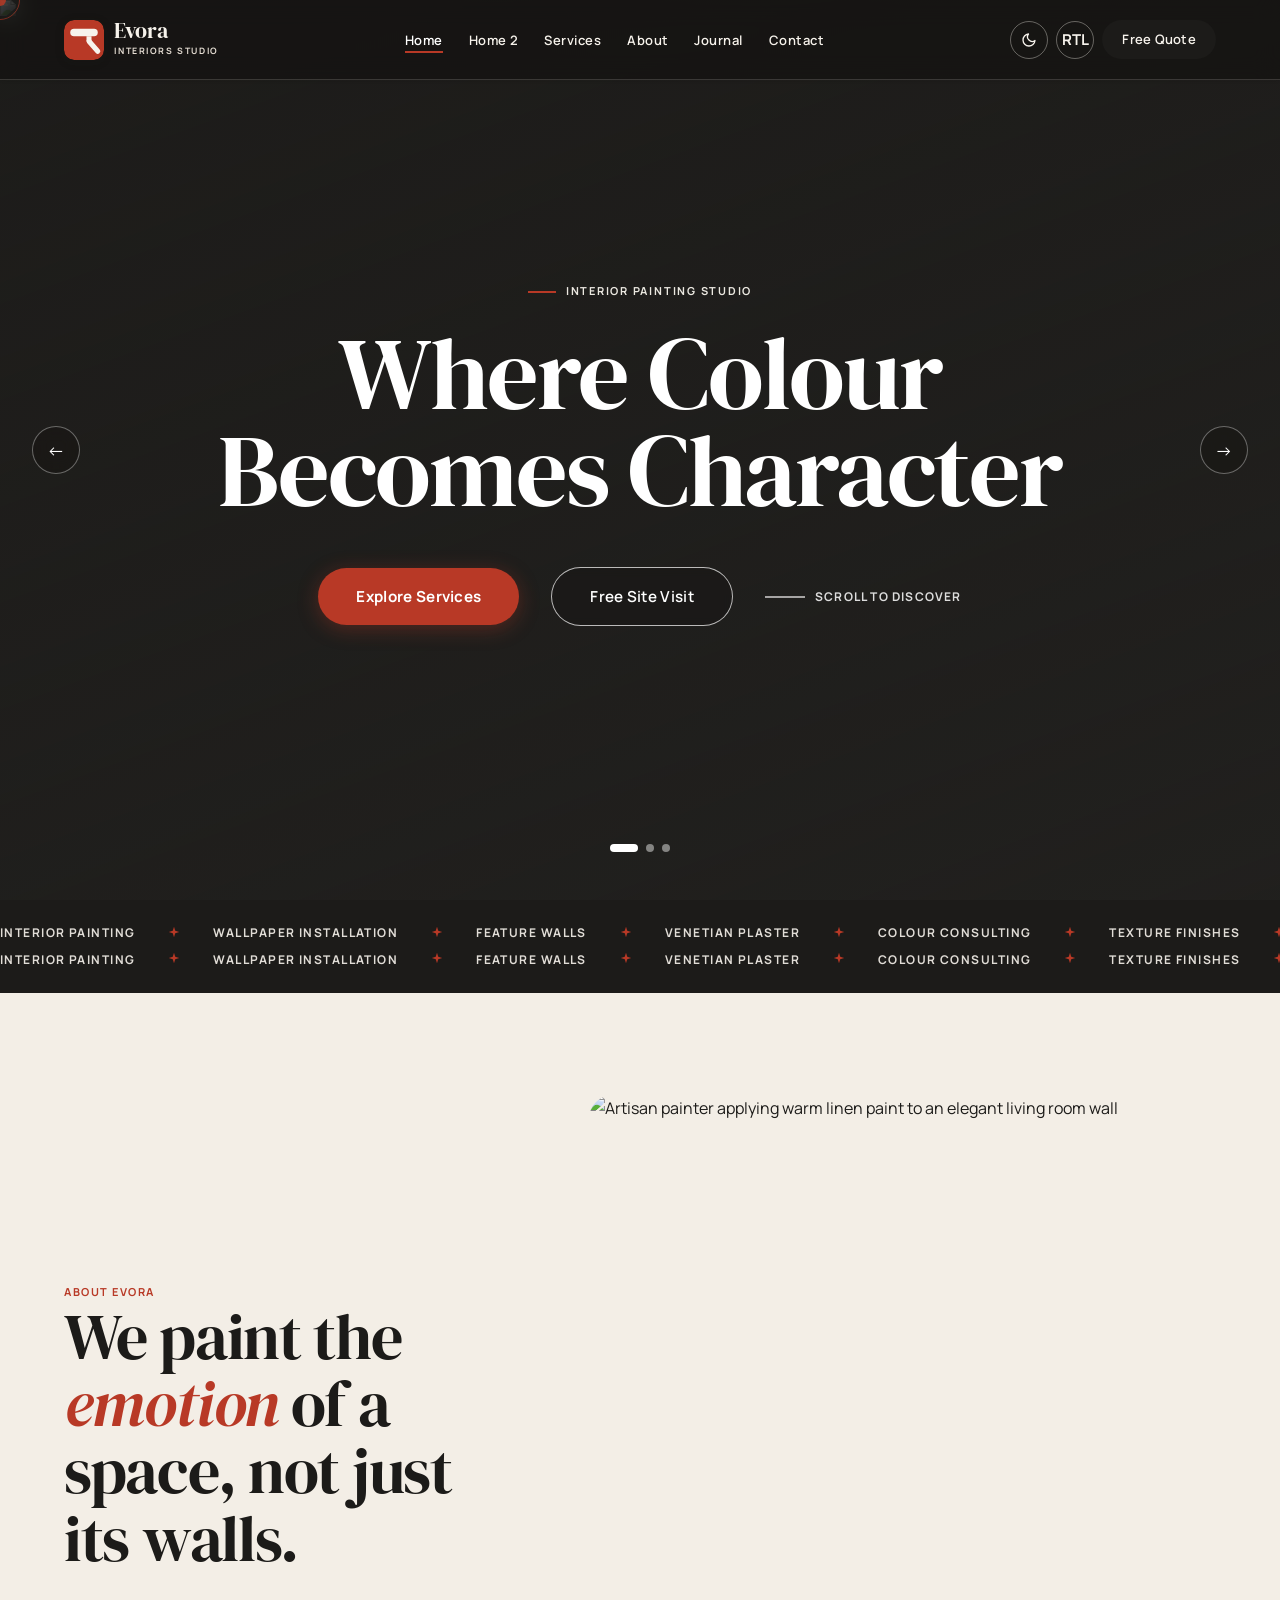
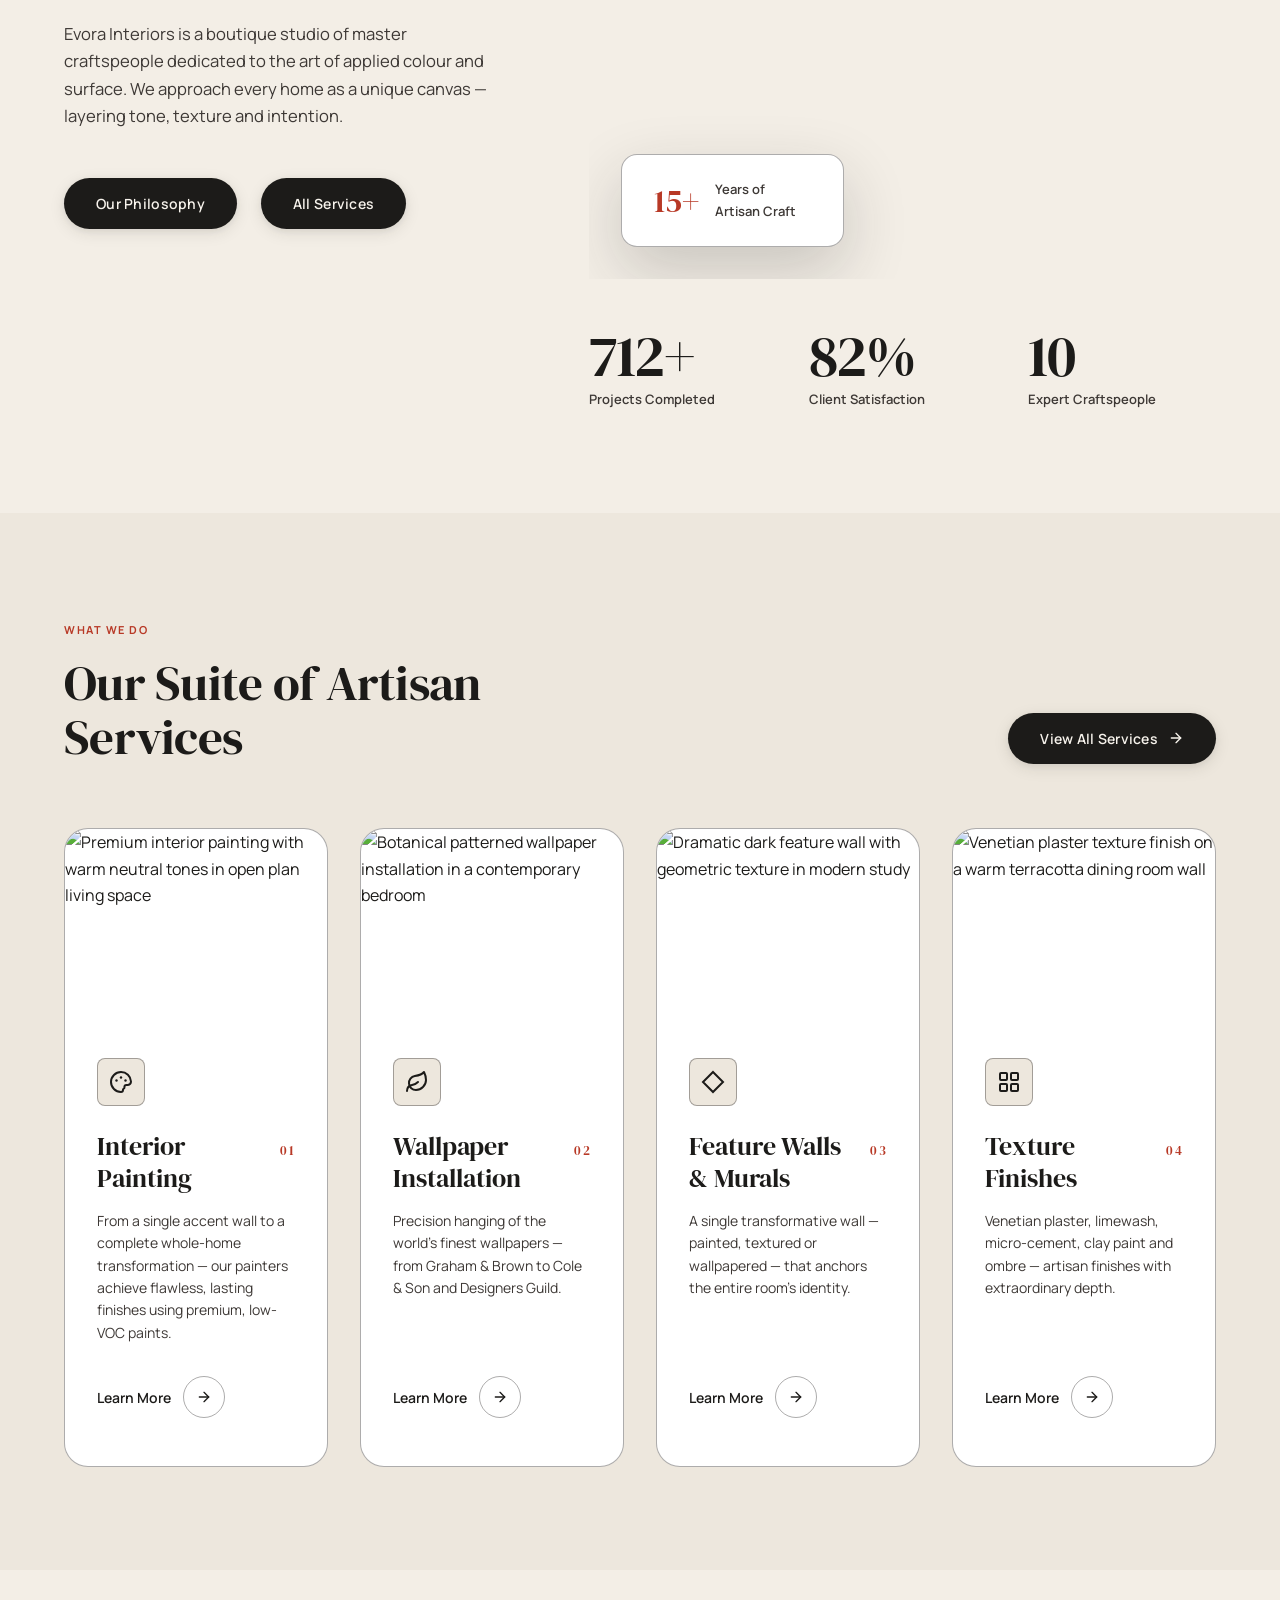
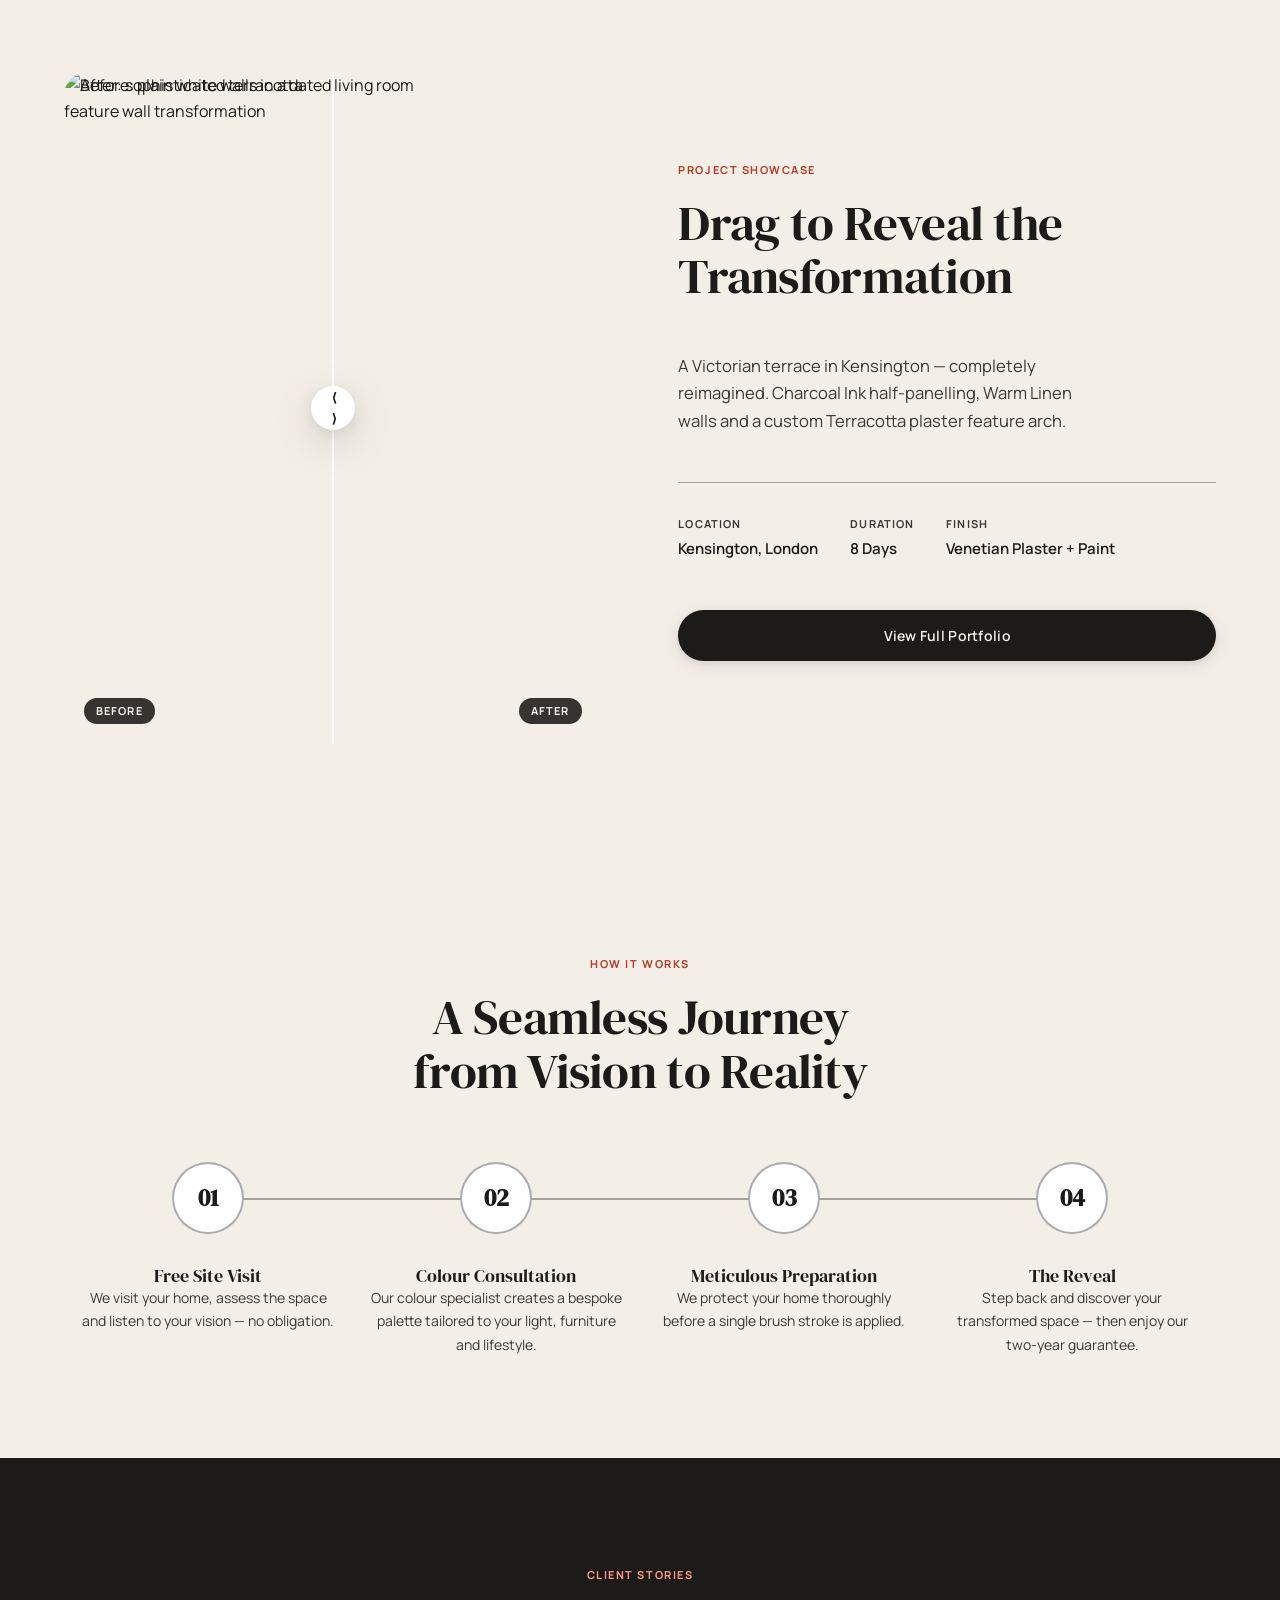
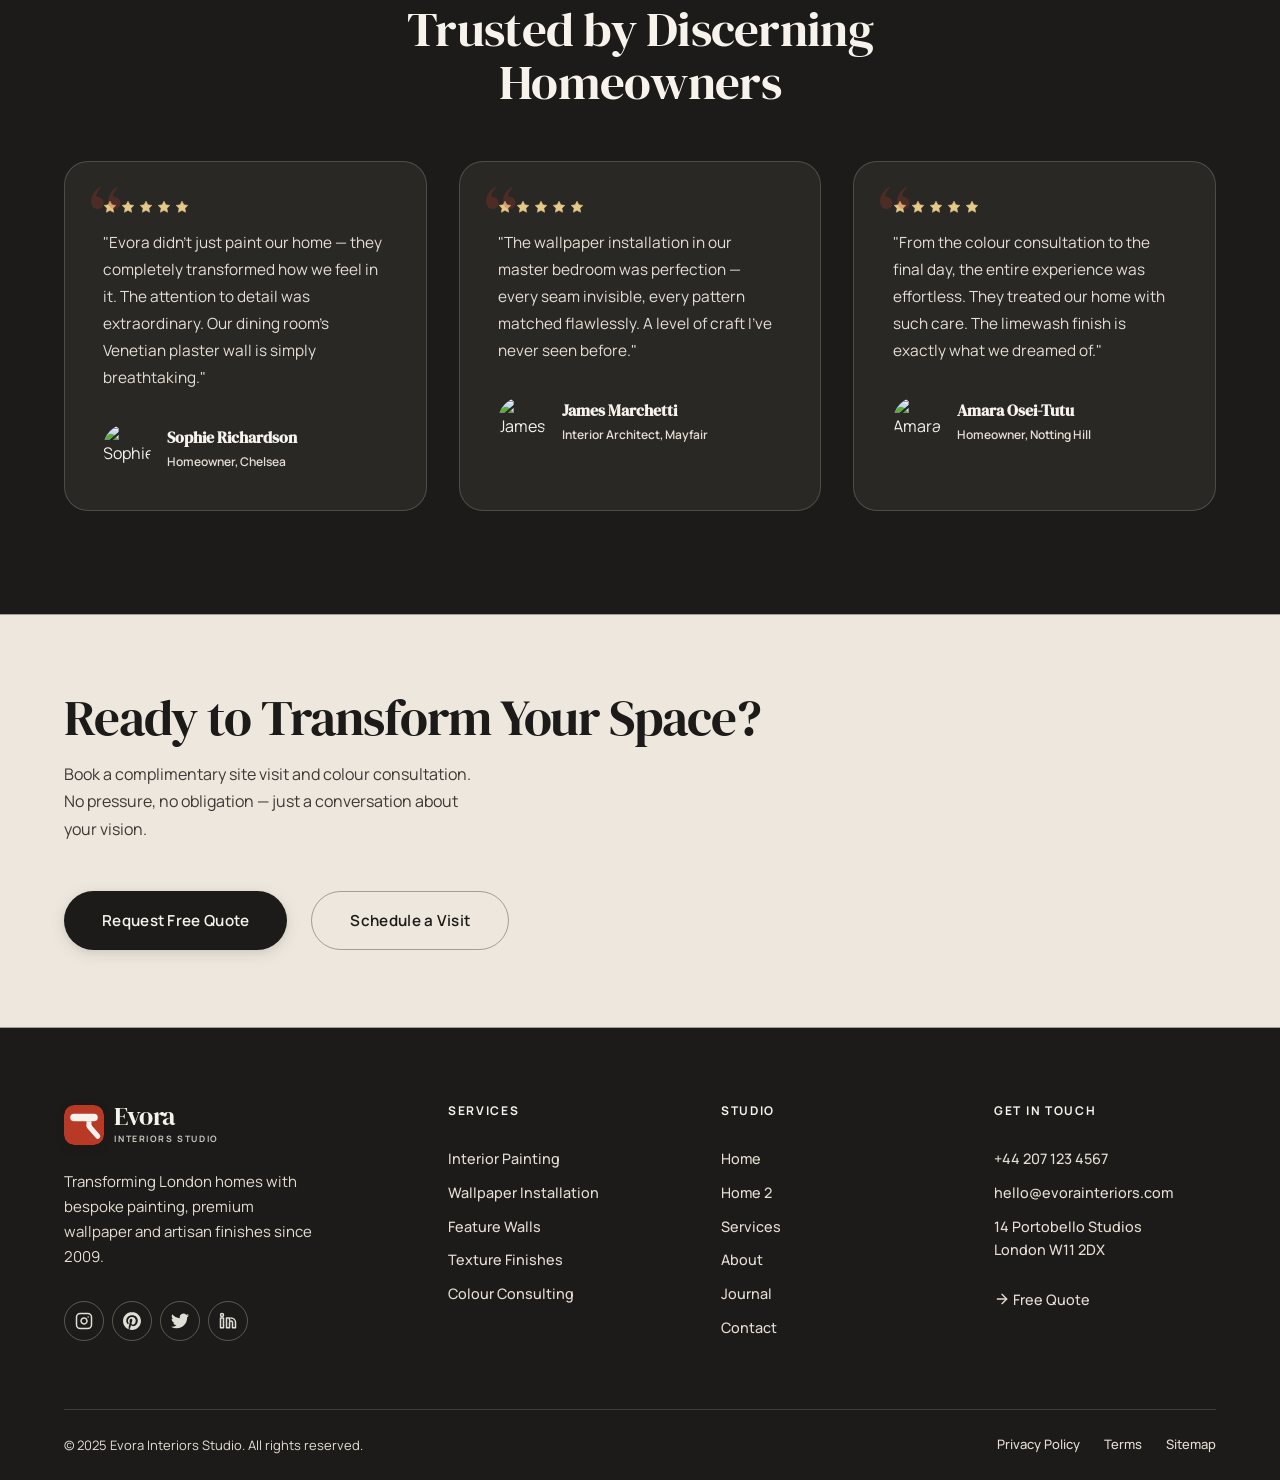
==== commit b72bc3b9: "first commit" ====
--- a/index.html
+++ b/index.html
@@ -49,8 +49,9 @@
       min-height: 600px;
       position: relative;
       display: flex;
-      align-items: flex-end;
-      padding-bottom: clamp(4rem, 8vw, 7rem);
+      align-items: center;
+      justify-content: center;
+      text-align: center;
     }
 
     .slide-bg {
@@ -78,6 +79,7 @@
     .slide-eyebrow {
       display: inline-flex;
       align-items: center;
+      justify-content: center;
       gap: 10px;
       font-size: 0.6875rem;
       font-weight: 700;
@@ -101,13 +103,15 @@
       line-height: 0.95;
       letter-spacing: -0.02em;
       color: #fff;
-      max-width: 14ch;
+      max-width: 18ch;
+      margin-inline: auto;
       margin-bottom: var(--space-2xl);
     }
 
     .slide-actions {
       display: flex;
       align-items: center;
+      justify-content: center;
       gap: var(--space-xl);
       flex-wrap: wrap;
     }
@@ -545,8 +549,12 @@
 
       .slide-actions {
         flex-direction: column;
-        align-items: flex-start;
+        align-items: center;
         gap: var(--space-md);
+      }
+
+      .slide-scroll {
+        display: none;
       }
     }
 
--- a/css/layout.css
+++ b/css/layout.css
@@ -39,9 +39,13 @@
 
 .navbar.hero-overlay-nav:not(.scrolled) .nav-logo-mark,
 .navbar.hero-overlay-nav:not(.scrolled) .nav-links a,
-.navbar.hero-overlay-nav:not(.scrolled) .icon-btn,
+.navbar.hero-overlay-nav:not(.scrolled) .icon-btn {
+  color: var(--on-dark);
+}
+
 .navbar.hero-overlay-nav:not(.scrolled) .hamburger span {
   color: var(--on-dark);
+  background: var(--on-dark);
 }
 
 .navbar.hero-overlay-nav:not(.scrolled) .nav-logo-sub {
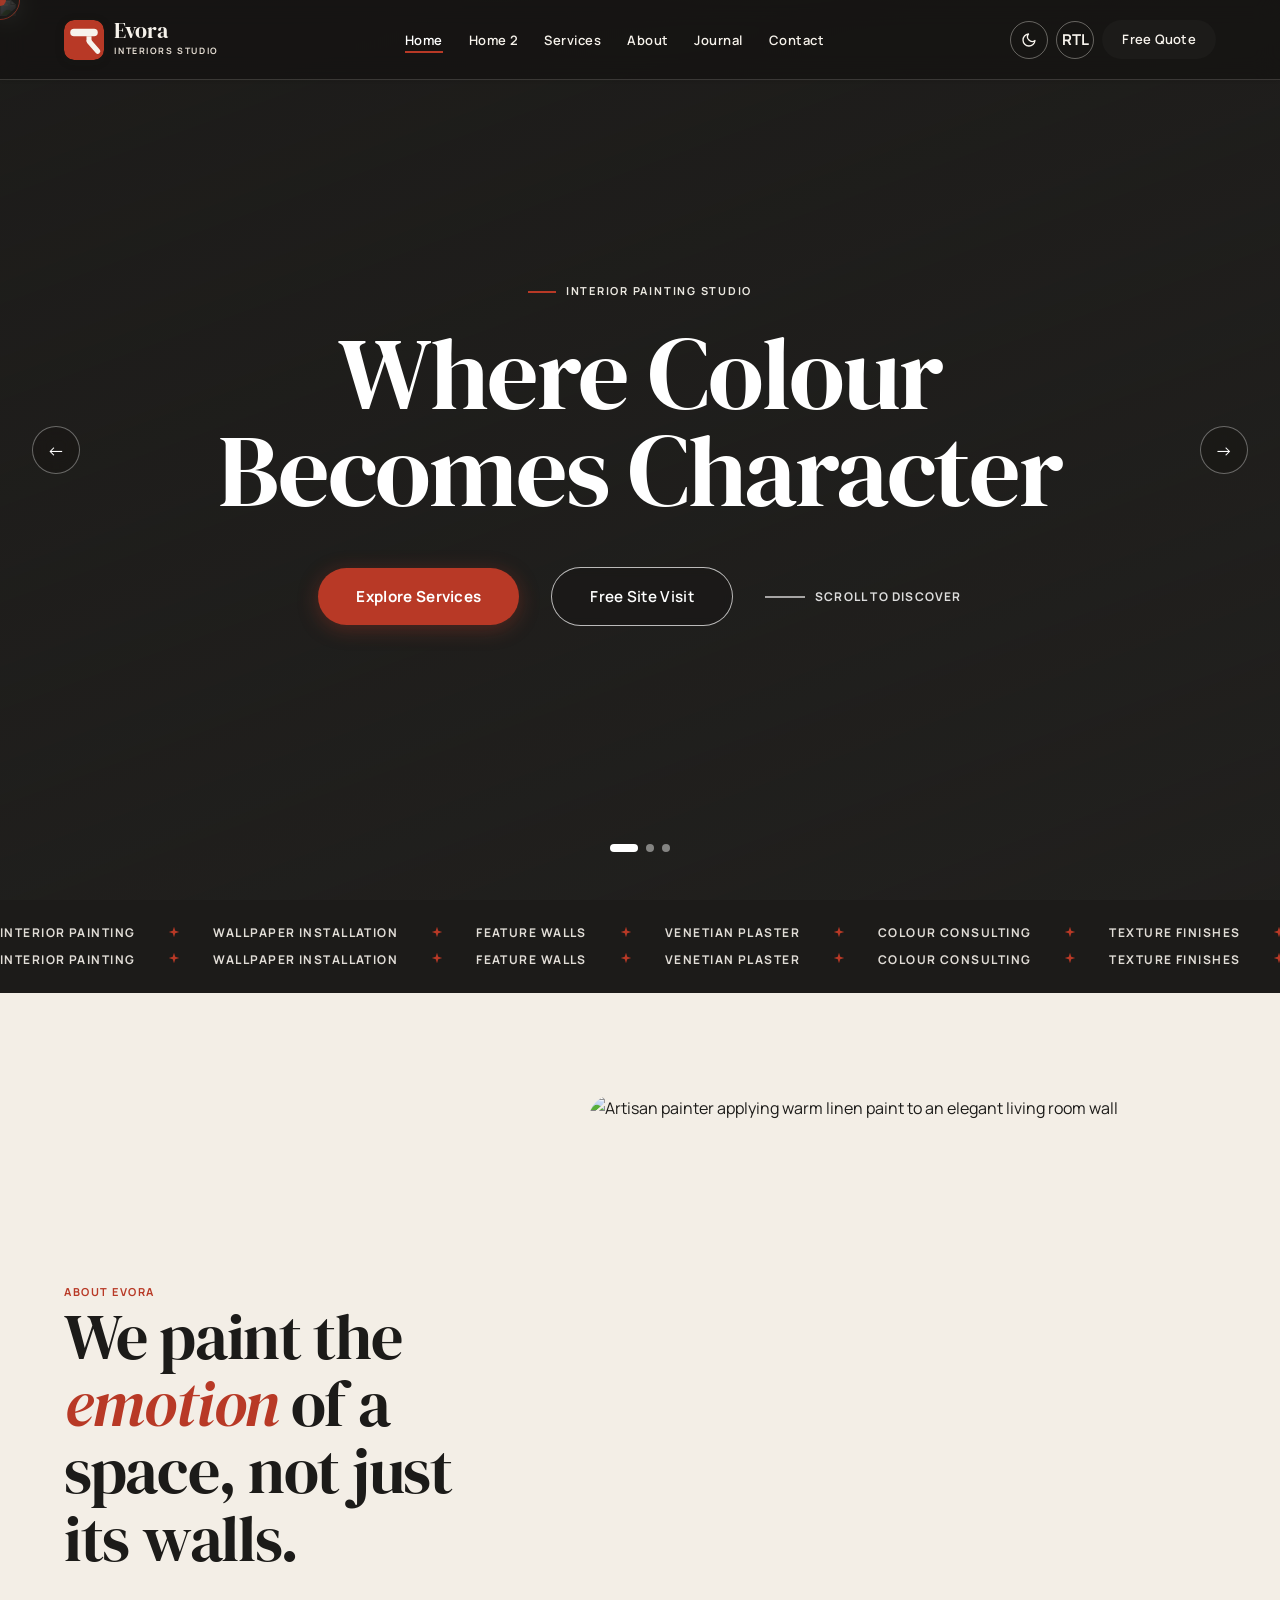
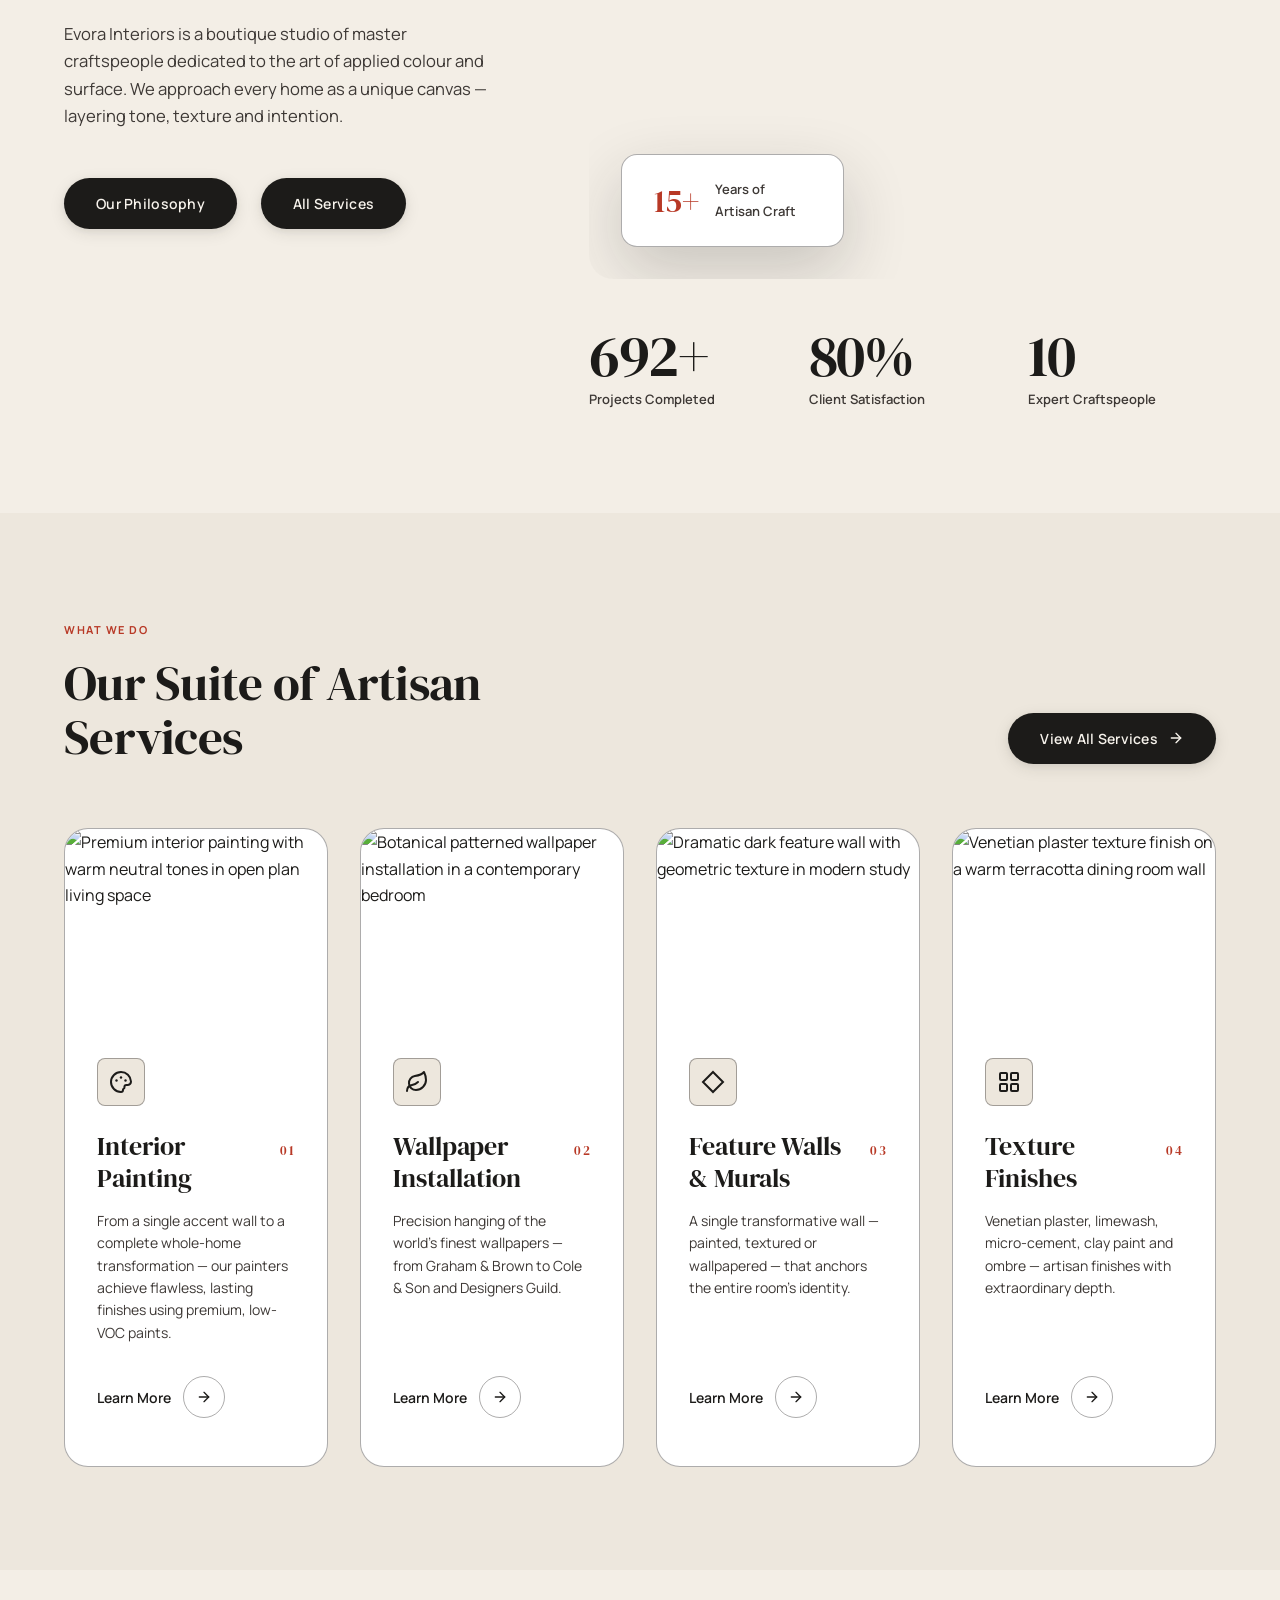
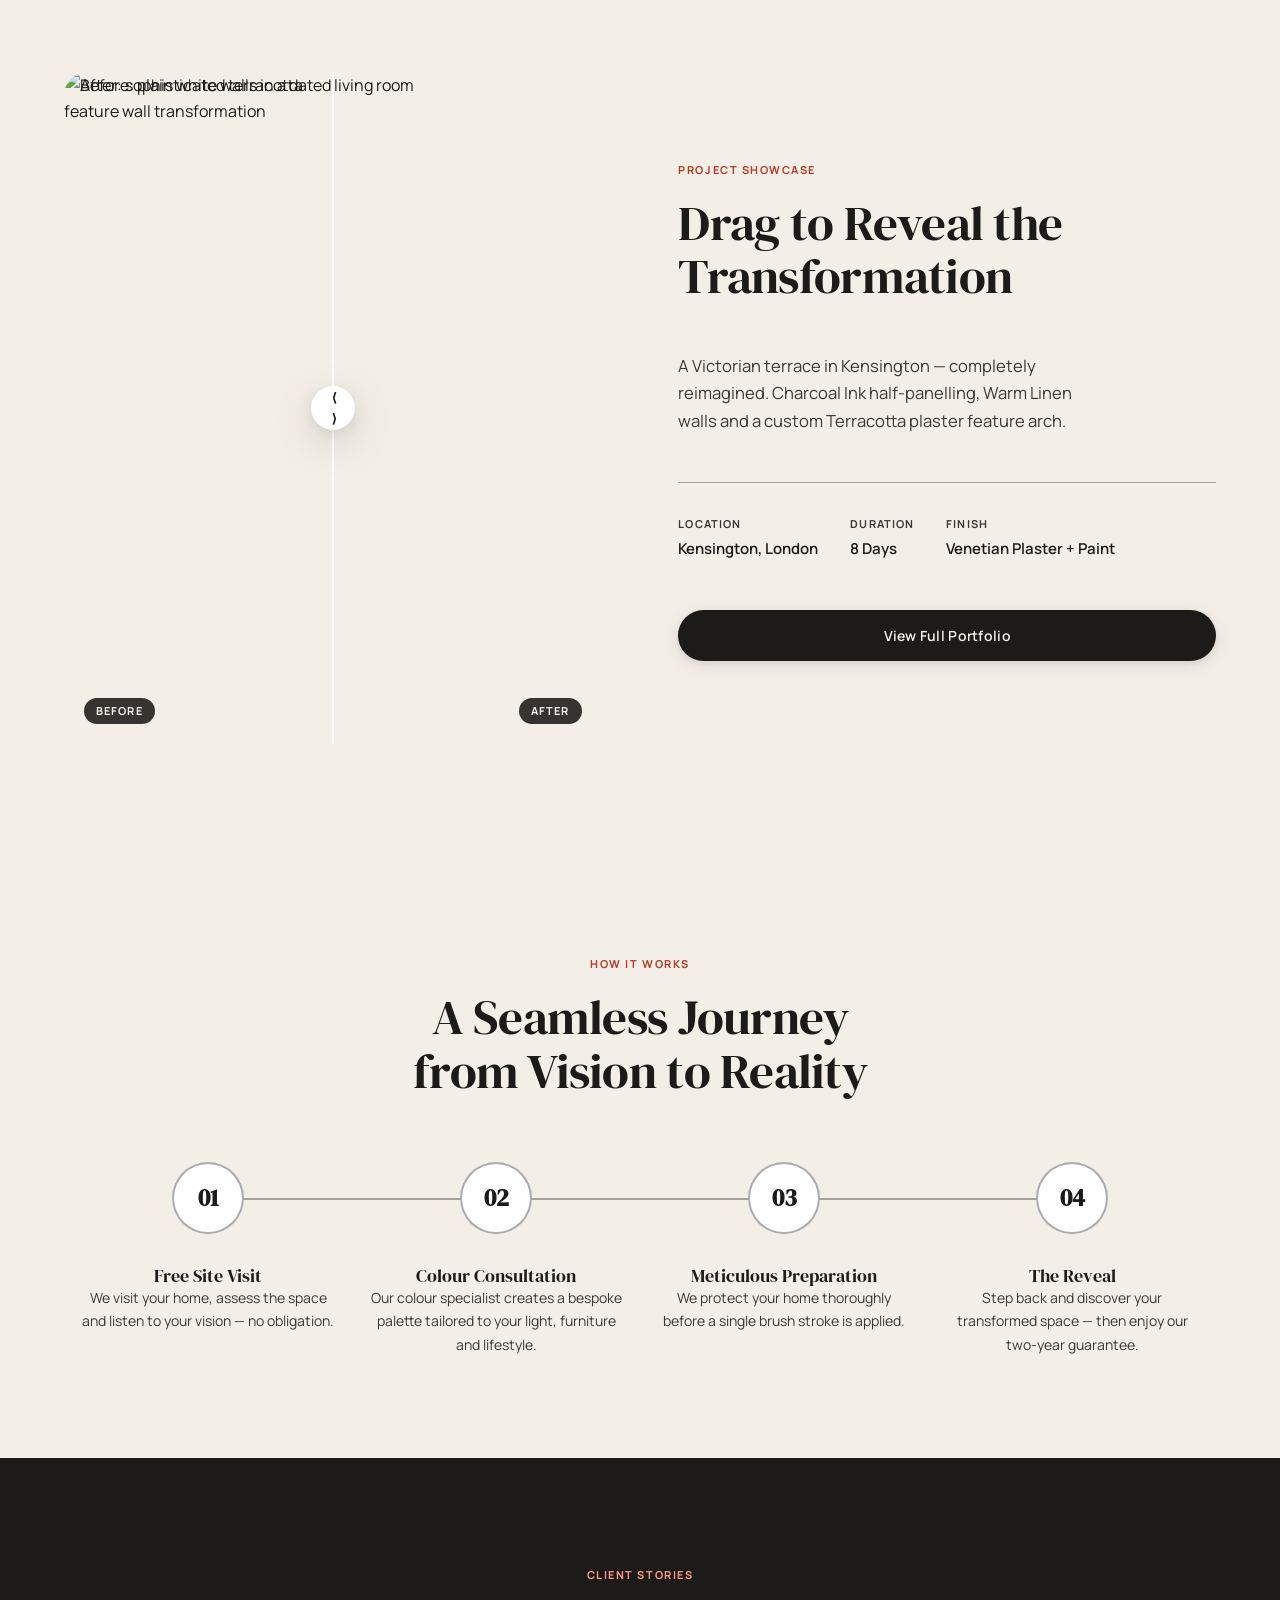
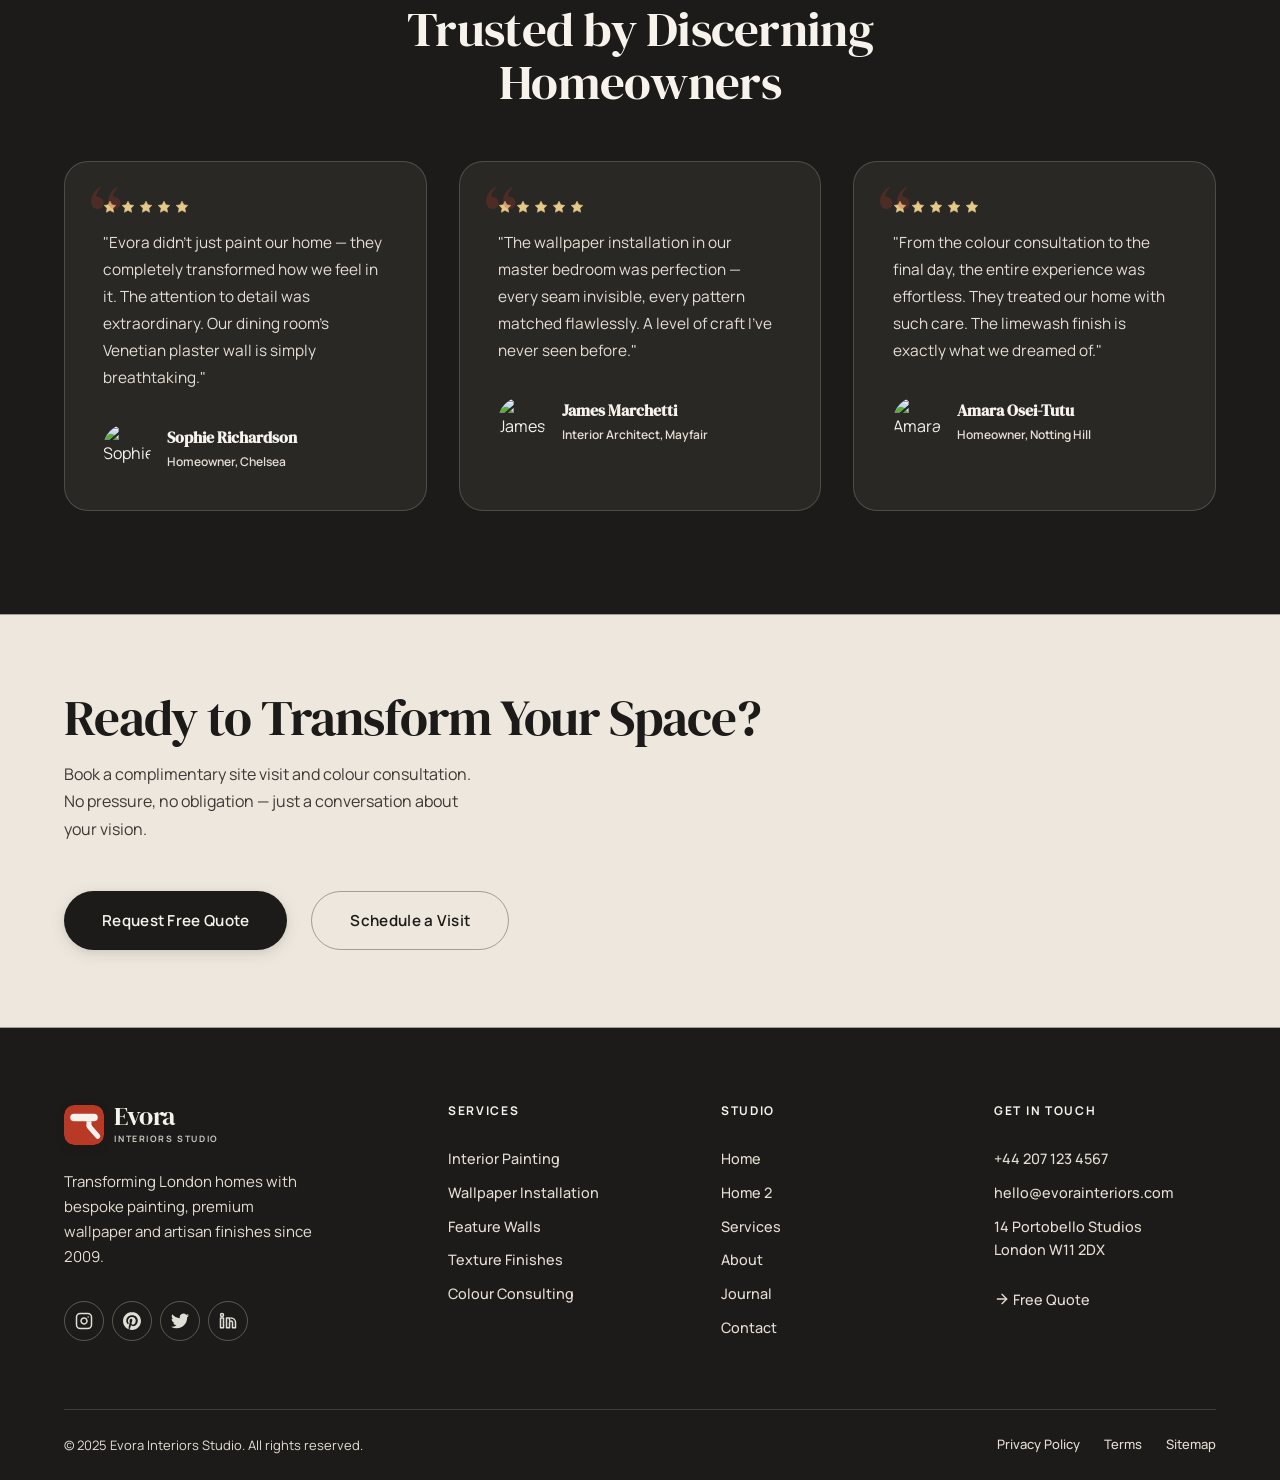
==== commit d09852d1: "first commit" ====
--- a/index.html
+++ b/index.html
@@ -194,13 +194,18 @@
 
     .editorial-img-wrap {
       position: relative;
+      overflow: hidden;
+      border-radius: var(--r-xl);
+      isolation: isolate;
     }
 
     .editorial-img-main {
+      display: block;
       width: 100%;
+      height: 100%;
       aspect-ratio: 4/5;
       object-fit: cover;
-      border-radius: var(--r-xl);
+      object-position: center;
     }
 
     .editorial-img-badge {
@@ -515,6 +520,10 @@
     @media (max-width: 768px) {
       .editorial-grid {
         grid-template-columns: 1fr;
+      }
+
+      .editorial-img-main {
+        aspect-ratio: 4/3;
       }
 
       .editorial-img-badge {
--- a/css/layout.css
+++ b/css/layout.css
@@ -682,6 +682,16 @@
   background: var(--charcoal);
 }
 
+@keyframes heroKenBurns {
+  from {
+    transform: scale(1.08);
+  }
+
+  to {
+    transform: scale(1);
+  }
+}
+
 .page-hero-bg {
   position: absolute;
   inset: 0;
@@ -689,11 +699,13 @@
   height: 100%;
   object-fit: cover;
   object-position: center;
-  transition: transform 1.2s var(--ease-out);
-}
-
-.page-hero:hover .page-hero-bg {
-  transform: scale(1.03);
+  animation: heroKenBurns 2.8s var(--ease-out) both;
+}
+
+@media (prefers-reduced-motion: reduce) {
+  .page-hero-bg {
+    animation: none;
+  }
 }
 
 .page-hero-overlay {
@@ -710,6 +722,14 @@
   z-index: 1;
 }
 
+.page-hero-overlay::after {
+  content: '';
+  position: absolute;
+  inset: 0;
+  background: radial-gradient(55% 75% at 88% 12%, rgba(184, 57, 38, 0.18), transparent 68%);
+  pointer-events: none;
+}
+
 .page-hero-content {
   position: relative;
   z-index: 2;
@@ -773,6 +793,11 @@
   letter-spacing: -0.02em;
   color: #FFFFFF;
   margin-bottom: 1.25rem;
+}
+
+.page-hero-title em {
+  font-style: italic;
+  color: var(--on-dark-accent);
 }
 
 .page-hero-desc {
@@ -808,6 +833,80 @@
   left: var(--container-px);
 }
 
+@supports (-webkit-text-stroke: 1px black) {
+  .page-hero-watermark {
+    color: transparent;
+    -webkit-text-stroke: 1px rgba(247, 243, 236, 0.16);
+  }
+}
+
+/* ---- Hero meta strip & quick-nav chips ---- */
+.page-hero-meta,
+.hero-chips {
+  display: flex;
+  flex-wrap: wrap;
+  align-items: center;
+  margin-top: clamp(2rem, 4vw, 2.75rem);
+  padding-top: clamp(1.25rem, 2.5vw, 1.75rem);
+  border-top: 1px solid rgba(247, 243, 236, 0.18);
+}
+
+.page-hero-meta {
+  gap: var(--space-lg) clamp(2rem, 4vw, 3.5rem);
+}
+
+.hero-chips {
+  gap: 0.5rem;
+}
+
+.hero-meta-item {
+  display: flex;
+  flex-direction: column;
+  gap: 4px;
+}
+
+.hero-meta-value {
+  font-family: var(--font-display);
+  font-size: clamp(1.25rem, 2vw, 1.55rem);
+  line-height: 1;
+  color: #FFFFFF;
+}
+
+.hero-meta-label {
+  font-size: 0.7rem;
+  font-weight: 700;
+  letter-spacing: 0.14em;
+  text-transform: uppercase;
+  color: rgba(247, 243, 236, 0.62);
+}
+
+.hero-chip {
+  display: inline-flex;
+  align-items: center;
+  gap: 6px;
+  font-size: 0.8125rem;
+  font-weight: 600;
+  letter-spacing: 0.02em;
+  color: rgba(247, 243, 236, 0.92);
+  padding: 0.55rem 1.05rem;
+  border: 1px solid rgba(247, 243, 236, 0.28);
+  border-radius: var(--r-full);
+  background: rgba(255, 255, 255, 0.06);
+  backdrop-filter: blur(8px);
+  -webkit-backdrop-filter: blur(8px);
+  transition: background var(--dur-base) var(--ease-out),
+    border-color var(--dur-base) var(--ease-out),
+    transform var(--dur-base) var(--ease-out),
+    color var(--dur-base) var(--ease-out);
+}
+
+.hero-chip:hover {
+  background: rgba(184, 57, 38, 0.9);
+  border-color: transparent;
+  color: #FFFFFF;
+  transform: translateY(-2px);
+}
+
 /* ===== RESPONSIVE BREAKPOINTS ===== */
 @media (max-width: 1100px) {
   .footer-grid {
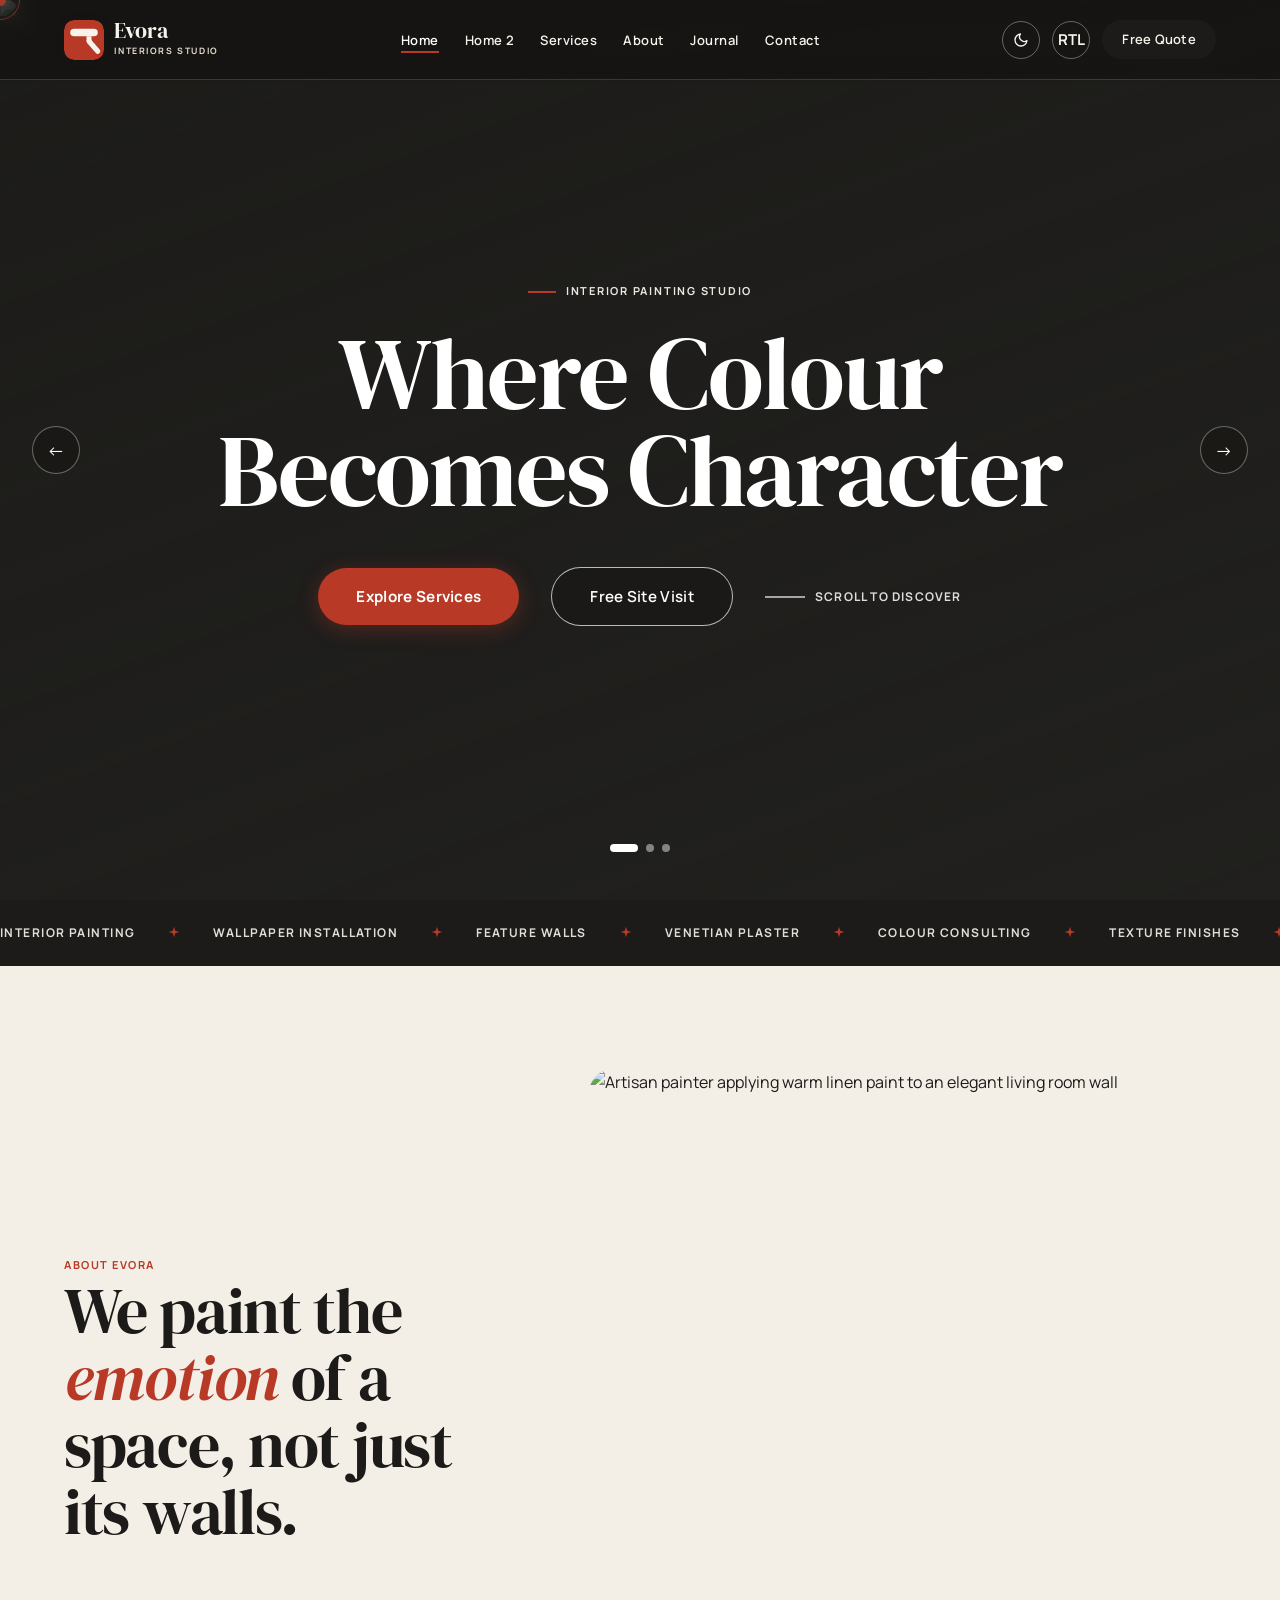
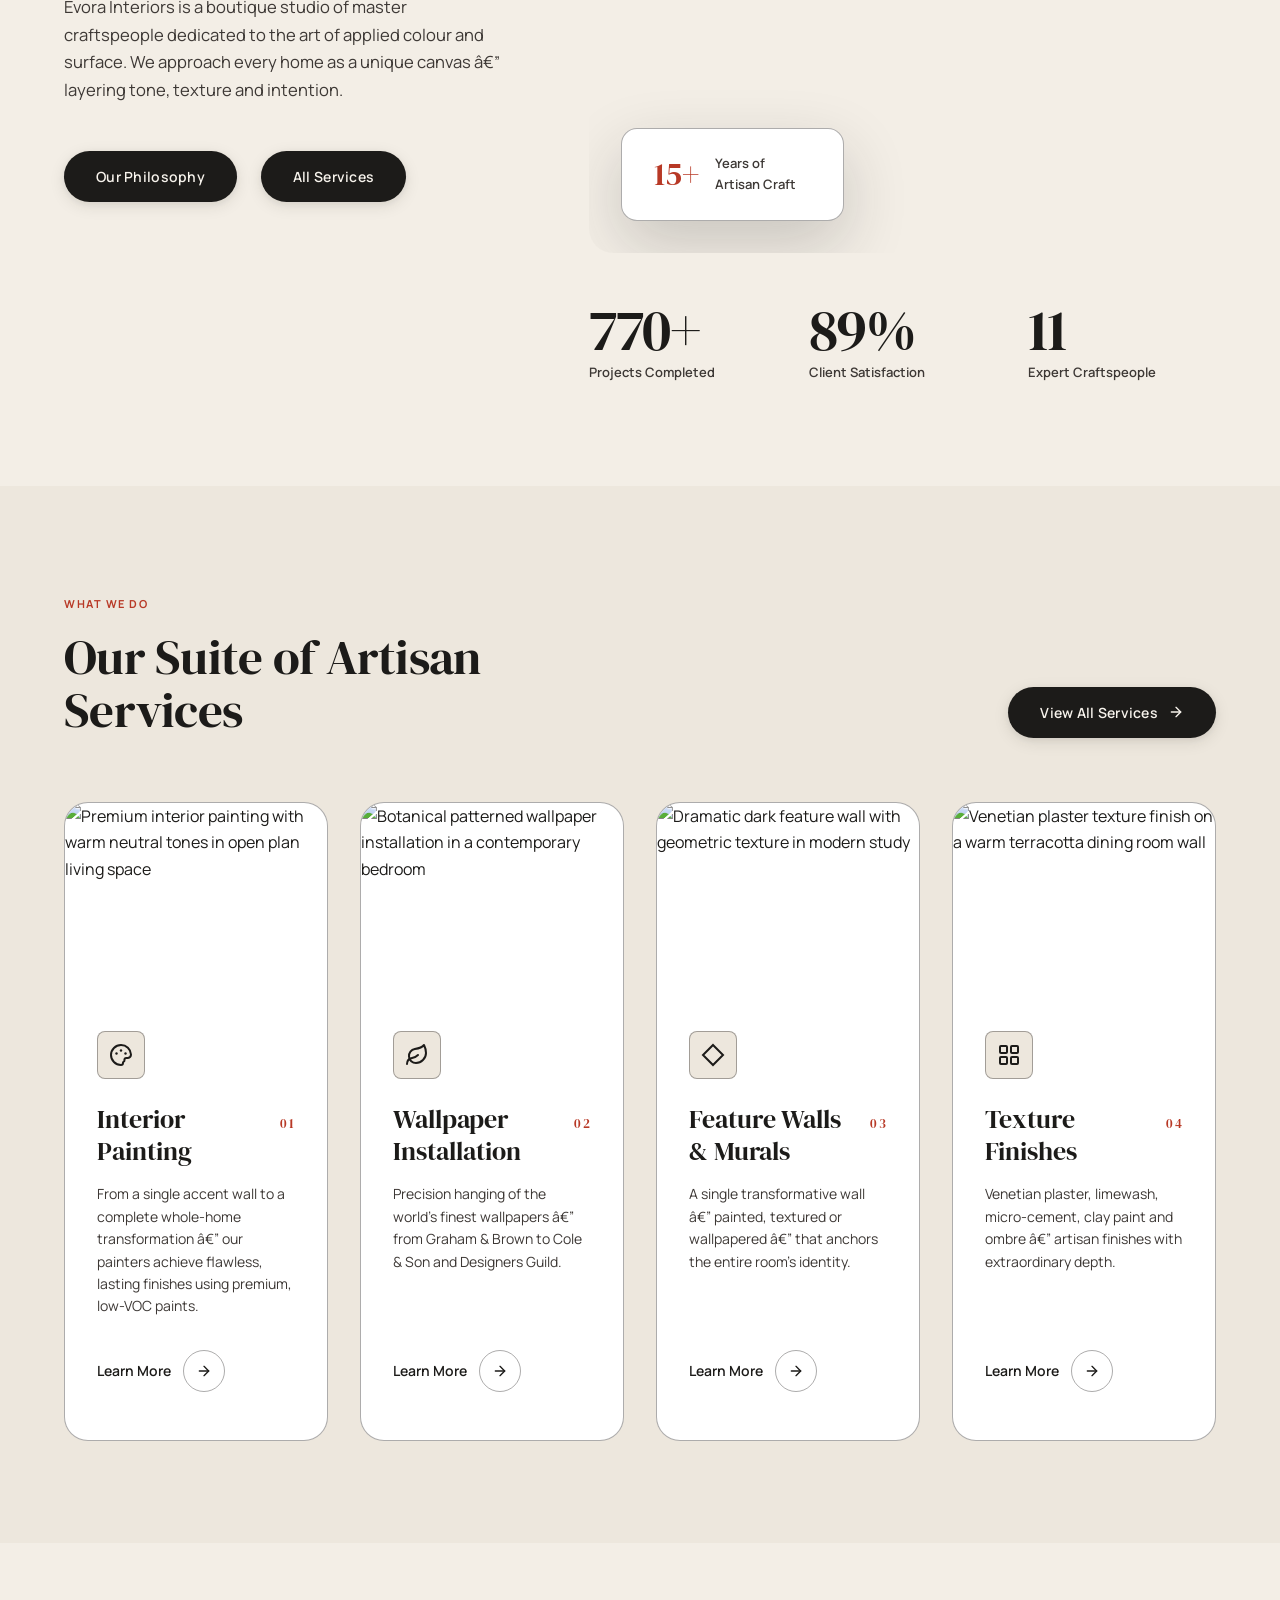
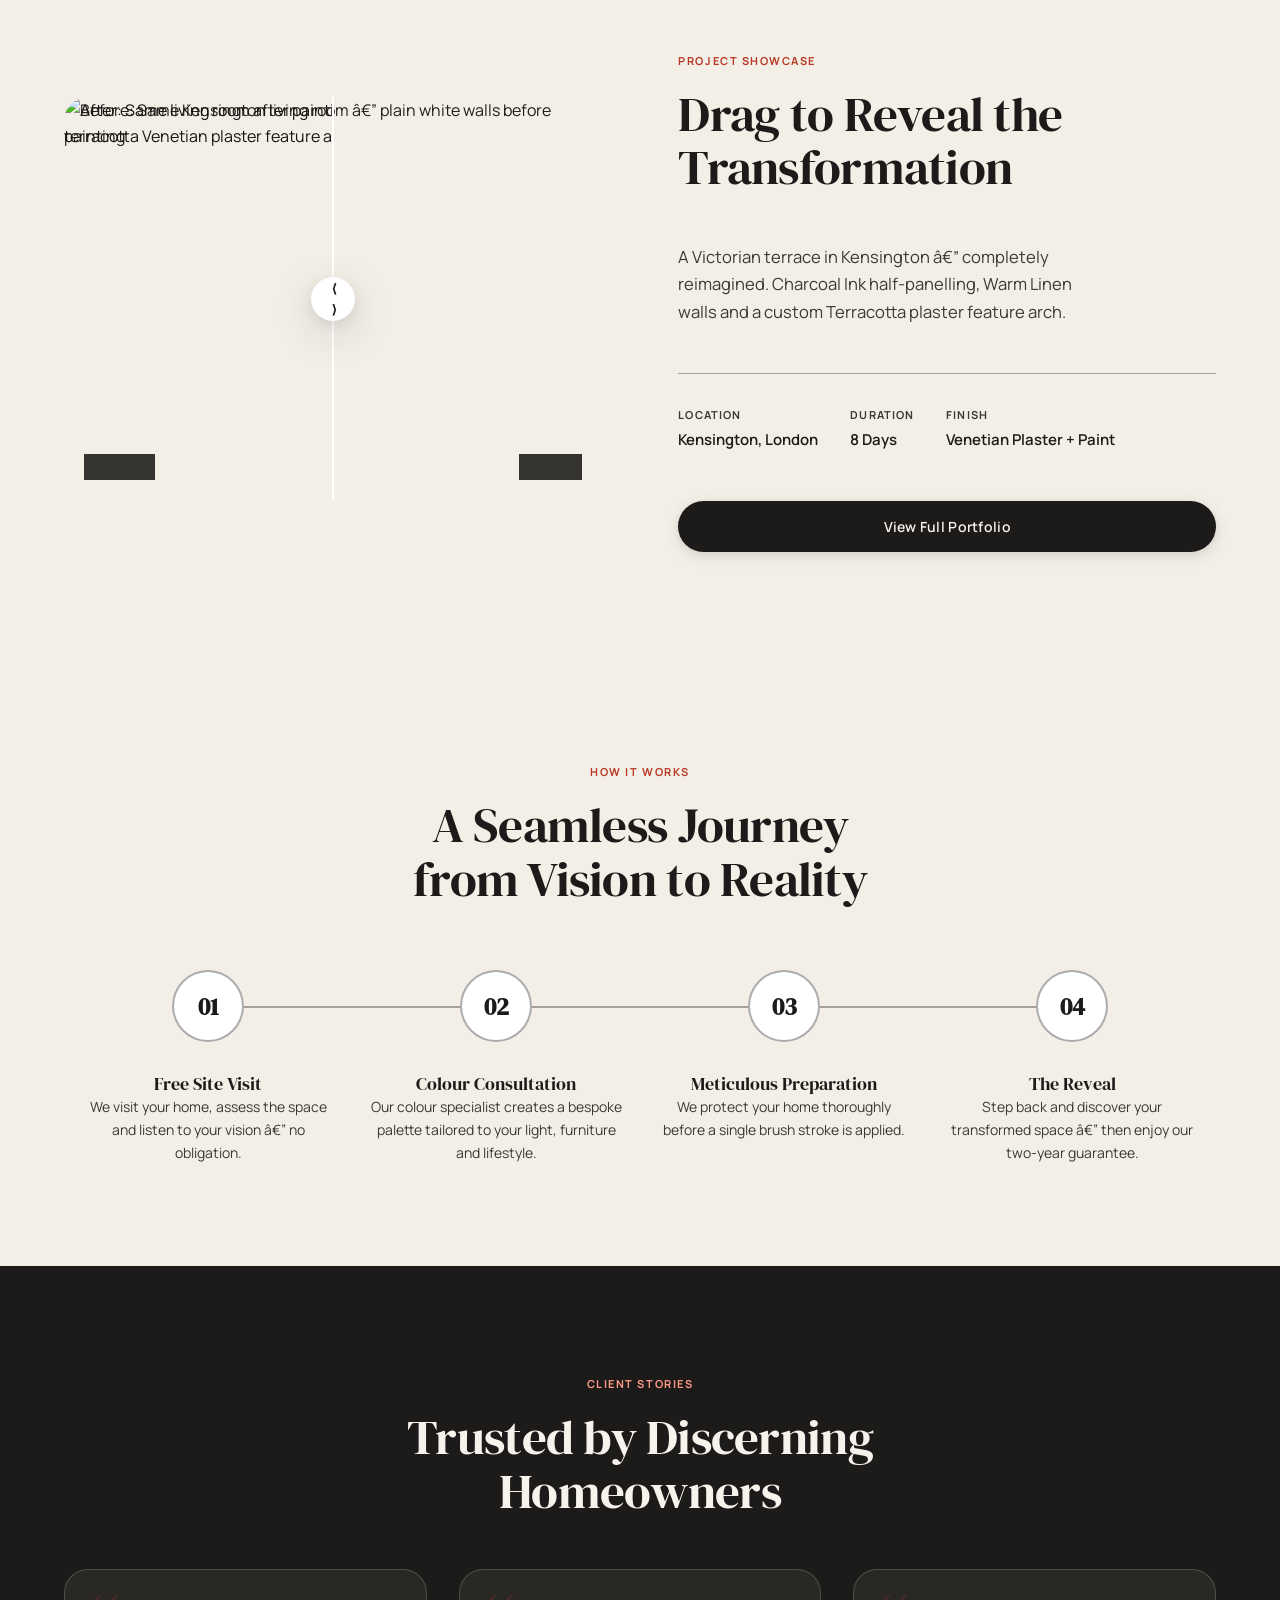
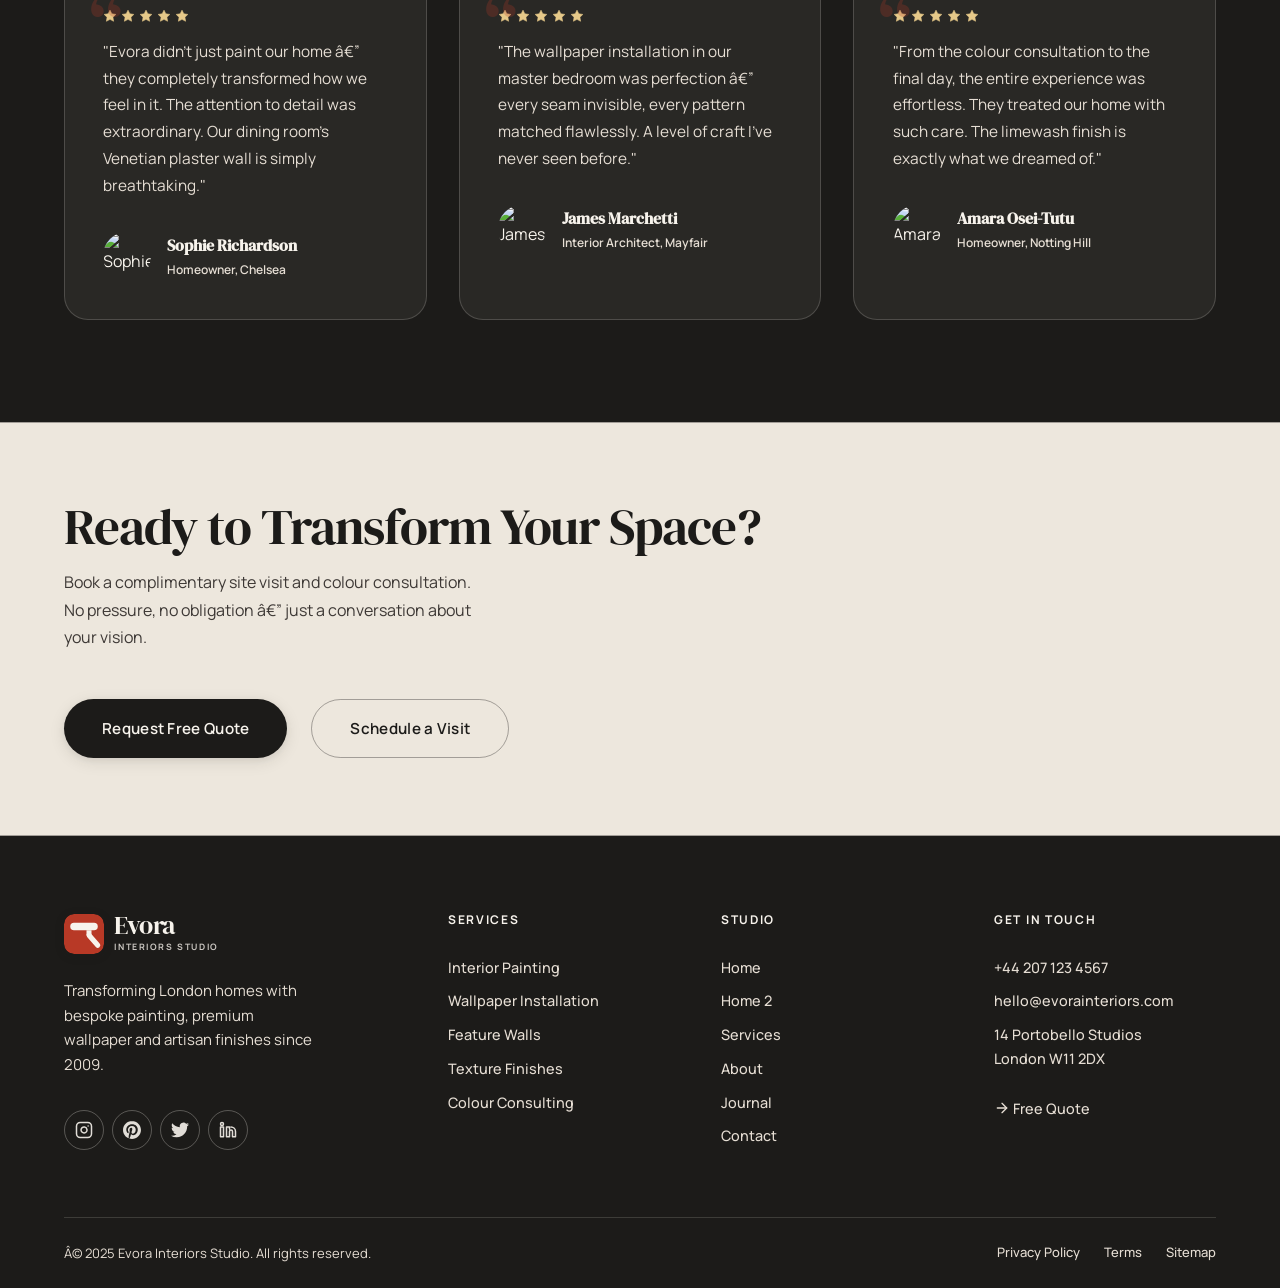
==== commit 2030f25e: "first commit" ====
--- a/index.html
+++ b/index.html
@@ -1,16 +1,16 @@
-<!DOCTYPE html>
+﻿<!DOCTYPE html>
 <html lang="en" dir="ltr" data-theme="light">
 
 <head>
   <meta charset="UTF-8" />
   <meta name="viewport" content="width=device-width, initial-scale=1.0" />
   <link rel="icon" type="image/svg+xml" href="favicon.svg" />
-  <title>Evora Interiors — Luxury Interior Painting & Wallpaper Installation</title>
+  <title>Evora Interiors â€” Luxury Interior Painting & Wallpaper Installation</title>
   <meta name="description"
     content="Evora Interiors transforms living spaces with bespoke interior painting, premium wallpaper installation, feature walls and artisan texture finishes. Serving discerning homeowners across the city." />
   <meta name="keywords"
     content="interior painting, wallpaper installation, feature walls, texture finishes, luxury interior design" />
-  <meta property="og:title" content="Evora Interiors — Luxury Interior Painting & Wallpaper" />
+  <meta property="og:title" content="Evora Interiors â€” Luxury Interior Painting & Wallpaper" />
   <meta property="og:description"
     content="Transforming spaces with bespoke paintwork and curated wallpaper installations." />
   <meta property="og:type" content="website" />
@@ -32,10 +32,10 @@
 
   <style>
     /* ================================================
-       HOME PAGE — Unique Section Styles
+       HOME PAGE â€” Unique Section Styles
        ================================================ */
 
-    /* § 1  HERO SLIDER */
+    /* Â§ 1  HERO SLIDER */
     .home-hero {
       height: 100svh;
       min-height: 600px;
@@ -100,6 +100,7 @@
     .slide-title {
       font-family: var(--font-display);
       font-size: clamp(3rem, 8vw, 7.5rem);
+      font-weight: 300;
       line-height: 0.95;
       letter-spacing: -0.02em;
       color: #fff;
@@ -133,10 +134,16 @@
       background: rgba(255, 255, 255, 0.6);
     }
 
-    /* § 2  MARQUEE RIBBON */
+    /* Â§ 2  MARQUEE RIBBON â€” single moving line */
     .marquee-section {
       background: var(--charcoal);
       padding-block: 20px;
+      overflow: hidden;
+    }
+
+    .marquee-section > div {
+      display: flex;
+      flex-wrap: nowrap;
       overflow: hidden;
     }
 
@@ -158,7 +165,7 @@
       font-size: 1rem;
     }
 
-    /* § 3  EDITORIAL INTRO */
+    /* Â§ 3  EDITORIAL INTRO */
     .editorial-intro {
       padding-block: var(--section-py);
     }
@@ -242,7 +249,7 @@
       gap: var(--col-gap);
     }
 
-    /* § 4  SERVICES SHOWCASE */
+    /* Â§ 4  SERVICES SHOWCASE */
     .services-showcase {
       background: var(--bg-alt);
       padding-block: var(--section-py);
@@ -303,7 +310,7 @@
       padding-top: var(--space-xl);
     }
 
-    /* § 5  BEFORE/AFTER SHOWCASE */
+    /* Â§ 5  BEFORE/AFTER SHOWCASE */
     .ba-section {
       padding-block: var(--section-py);
     }
@@ -316,13 +323,14 @@
     }
 
     .ba-wrapper {
-      aspect-ratio: 4/5;
+      aspect-ratio: 4/3;
       position: relative;
     }
 
     .ba-container {
       width: 100%;
       height: 100%;
+      container-type: inline-size;
     }
 
     .ba-info {
@@ -358,7 +366,7 @@
       color: var(--text-primary);
     }
 
-    /* § 6  TESTIMONIALS */
+    /* Â§ 6  TESTIMONIALS */
     .testimonials-section {
       background: var(--charcoal);
       padding-block: var(--section-py);
@@ -393,7 +401,7 @@
       color: #F7F3EC;
     }
 
-    /* § 7  PROCESS TIMELINE */
+    /* Â§ 7  PROCESS TIMELINE */
     .process-section {
       padding-block: var(--section-py);
     }
@@ -470,7 +478,7 @@
       color: var(--text-secondary);
     }
 
-    /* § 8  CTA BAND */
+    /* Â§ 8  CTA BAND */
     .cta-band {
       background: var(--bg-alt);
       border-top: 1px solid var(--border-strong);
@@ -616,7 +624,7 @@
         <li><a href="services.html">Services</a></li>
         <li><a href="about.html">About</a></li>
         <li><a href="blog.html">Journal</a></li>
-        <li><a href="contact.html">Contact</a></li>
+        <li><a href="contact.html" style="border-bottom:none !important; box-shadow:none !important; text-decoration:none !important;">Contact</a></li>
       </ul>
 
       <div class="nav-controls">
@@ -641,13 +649,14 @@
     <a href="about.html">About</a>
     <a href="services.html">Services</a>
     <a href="blog.html">Journal</a>
-    <a href="contact.html">Contact</a>
+    <a href="contact.html" style="border-bottom:none !important; box-shadow:none !important; text-decoration:none !important;">Contact</a>
+    
   </div>
 
   <main>
-    <!-- ═══════════════════════════════════════════
-         § 1 — HERO SLIDER
-         ═══════════════════════════════════════════ -->
+    <!-- â•â•â•â•â•â•â•â•â•â•â•â•â•â•â•â•â•â•â•â•â•â•â•â•â•â•â•â•â•â•â•â•â•â•â•â•â•â•â•â•â•â•â•
+         Â§ 1 â€” HERO SLIDER
+         â•â•â•â•â•â•â•â•â•â•â•â•â•â•â•â•â•â•â•â•â•â•â•â•â•â•â•â•â•â•â•â•â•â•â•â•â•â•â•â•â•â•â• -->
     <section class="home-hero hero-overlay-nav" aria-label="Hero">
       <div class="hero-slider" aria-roledescription="carousel">
 
@@ -731,9 +740,9 @@
       </div>
     </section>
 
-    <!-- ═══════════════════════════════════════════
-         § 2 — MARQUEE RIBBON
-         ═══════════════════════════════════════════ -->
+    <!-- â•â•â•â•â•â•â•â•â•â•â•â•â•â•â•â•â•â•â•â•â•â•â•â•â•â•â•â•â•â•â•â•â•â•â•â•â•â•â•â•â•â•â•
+         Â§ 2 â€” MARQUEE RIBBON
+         â•â•â•â•â•â•â•â•â•â•â•â•â•â•â•â•â•â•â•â•â•â•â•â•â•â•â•â•â•â•â•â•â•â•â•â•â•â•â•â•â•â•â• -->
     <div class="marquee-section" aria-hidden="true">
       <div style="overflow:hidden">
         <div class="marquee-track">
@@ -781,9 +790,9 @@
       </div>
     </div>
 
-    <!-- ═══════════════════════════════════════════
-         § 3 — EDITORIAL INTRO
-         ═══════════════════════════════════════════ -->
+    <!-- â•â•â•â•â•â•â•â•â•â•â•â•â•â•â•â•â•â•â•â•â•â•â•â•â•â•â•â•â•â•â•â•â•â•â•â•â•â•â•â•â•â•â•
+         Â§ 3 â€” EDITORIAL INTRO
+         â•â•â•â•â•â•â•â•â•â•â•â•â•â•â•â•â•â•â•â•â•â•â•â•â•â•â•â•â•â•â•â•â•â•â•â•â•â•â•â•â•â•â• -->
     <section class="editorial-intro" aria-labelledby="intro-heading">
       <div class="container editorial-grid">
 
@@ -794,7 +803,7 @@
           </h2>
           <p class="t-lead reveal delay-2" style="margin-bottom:var(--space-2xl);max-width:44ch">
             Evora Interiors is a boutique studio of master craftspeople dedicated to the art of applied colour and
-            surface. We approach every home as a unique canvas — layering tone, texture and intention.
+            surface. We approach every home as a unique canvas â€” layering tone, texture and intention.
           </p>
           <div class="flex gap-lg reveal delay-3" style="flex-wrap:wrap">
             <a href="about.html" class="btn btn-primary">Our Philosophy</a>
@@ -832,9 +841,9 @@
       </div>
     </section>
 
-    <!-- ═══════════════════════════════════════════
-         § 4 — SERVICES SHOWCASE
-         ═══════════════════════════════════════════ -->
+    <!-- â•â•â•â•â•â•â•â•â•â•â•â•â•â•â•â•â•â•â•â•â•â•â•â•â•â•â•â•â•â•â•â•â•â•â•â•â•â•â•â•â•â•â•
+         Â§ 4 â€” SERVICES SHOWCASE
+         â•â•â•â•â•â•â•â•â•â•â•â•â•â•â•â•â•â•â•â•â•â•â•â•â•â•â•â•â•â•â•â•â•â•â•â•â•â•â•â•â•â•â• -->
     <section class="services-showcase" aria-labelledby="services-heading">
       <div class="container">
         <div class="services-header">
@@ -873,7 +882,7 @@
                 <h3 class="t-subheading">Interior Painting</h3>
                 <span class="service-index">01</span>
               </div>
-              <p class="t-sm">From a single accent wall to a complete whole-home transformation — our painters achieve
+              <p class="t-sm">From a single accent wall to a complete whole-home transformation â€” our painters achieve
                 flawless, lasting finishes using premium, low-VOC paints.</p>
               <a href="services.html#painting" class="btn-arrow">Learn More <span class="arrow"><svg viewBox="0 0 24 24"
                     width="16" height="16" fill="none" stroke="currentColor" stroke-width="2" stroke-linecap="round"
@@ -902,7 +911,7 @@
                 <h3 class="t-subheading">Wallpaper Installation</h3>
                 <span class="service-index">02</span>
               </div>
-              <p class="t-sm">Precision hanging of the world's finest wallpapers — from Graham &amp; Brown to Cole &amp;
+              <p class="t-sm">Precision hanging of the world's finest wallpapers â€” from Graham &amp; Brown to Cole &amp;
                 Son and Designers Guild.</p>
               <a href="services.html#wallpaper" class="btn-arrow">Learn More <span class="arrow"><svg
                     viewBox="0 0 24 24" width="16" height="16" fill="none" stroke="currentColor" stroke-width="2"
@@ -929,7 +938,7 @@
                 <h3 class="t-subheading">Feature Walls &amp; Murals</h3>
                 <span class="service-index">03</span>
               </div>
-              <p class="t-sm">A single transformative wall — painted, textured or wallpapered — that anchors the entire
+              <p class="t-sm">A single transformative wall â€” painted, textured or wallpapered â€” that anchors the entire
                 room's identity.</p>
               <a href="services.html#feature" class="btn-arrow">Learn More <span class="arrow"><svg viewBox="0 0 24 24"
                     width="16" height="16" fill="none" stroke="currentColor" stroke-width="2" stroke-linecap="round"
@@ -960,7 +969,7 @@
                 <h3 class="t-subheading">Texture Finishes</h3>
                 <span class="service-index">04</span>
               </div>
-              <p class="t-sm">Venetian plaster, limewash, micro-cement, clay paint and ombre — artisan finishes with
+              <p class="t-sm">Venetian plaster, limewash, micro-cement, clay paint and ombre â€” artisan finishes with
                 extraordinary depth.</p>
               <a href="services.html#texture" class="btn-arrow">Learn More <span class="arrow"><svg viewBox="0 0 24 24"
                     width="16" height="16" fill="none" stroke="currentColor" stroke-width="2" stroke-linecap="round"
@@ -975,21 +984,21 @@
       </div>
     </section>
 
-    <!-- ═══════════════════════════════════════════
-         § 5 — BEFORE / AFTER SHOWCASE
-         ═══════════════════════════════════════════ -->
+    <!-- â•â•â•â•â•â•â•â•â•â•â•â•â•â•â•â•â•â•â•â•â•â•â•â•â•â•â•â•â•â•â•â•â•â•â•â•â•â•â•â•â•â•â•
+         Â§ 5 â€” BEFORE / AFTER SHOWCASE
+         â•â•â•â•â•â•â•â•â•â•â•â•â•â•â•â•â•â•â•â•â•â•â•â•â•â•â•â•â•â•â•â•â•â•â•â•â•â•â•â•â•â•â• -->
     <section class="ba-section" aria-labelledby="ba-heading">
       <div class="container ba-layout">
 
         <div class="ba-wrapper reveal-left">
           <div class="ba-container">
             <div class="ba-before">
-              <img src="https://images.unsplash.com/photo-1556909172-54557c7e4fb7?w=800&q=80&auto=format&fit=crop"
-                alt="Before: plain white walls in a dated living room" loading="lazy" />
+              <img src="https://images.unsplash.com/photo-1600585154340-be6161a56a0c?w=800&q=80&auto=format&fit=crop"
+                alt="Before: Same Kensington living room â€” plain white walls before painting" loading="lazy" />
             </div>
             <div class="ba-clip" style="width:50%">
-              <img src="https://images.unsplash.com/photo-1600210492493-0946911123ea?w=800&q=80&auto=format&fit=crop"
-                alt="After: sophisticated terracotta feature wall transformation" loading="lazy" />
+              <img src="https://images.unsplash.com/photo-1600585154526-990dced4db0d?w=800&q=80&auto=format&fit=crop"
+                alt="After: Same living room after painting â€” Warm Linen walls with terracotta Venetian plaster feature arch" loading="lazy" />
             </div>
             <div class="ba-handle" style="left:50%"></div>
             <span class="ba-label before">Before</span>
@@ -1004,7 +1013,7 @@
               Transformation</h2>
           </div>
           <p class="t-lead" style="max-width:40ch">
-            A Victorian terrace in Kensington — completely reimagined. Charcoal Ink half-panelling, Warm Linen walls and
+            A Victorian terrace in Kensington â€” completely reimagined. Charcoal Ink half-panelling, Warm Linen walls and
             a custom Terracotta plaster feature arch.
           </p>
           <div class="ba-project-meta">
@@ -1027,9 +1036,9 @@
       </div>
     </section>
 
-    <!-- ═══════════════════════════════════════════
-         § 6 — PROCESS TIMELINE
-         ═══════════════════════════════════════════ -->
+    <!-- â•â•â•â•â•â•â•â•â•â•â•â•â•â•â•â•â•â•â•â•â•â•â•â•â•â•â•â•â•â•â•â•â•â•â•â•â•â•â•â•â•â•â•
+         Â§ 6 â€” PROCESS TIMELINE
+         â•â•â•â•â•â•â•â•â•â•â•â•â•â•â•â•â•â•â•â•â•â•â•â•â•â•â•â•â•â•â•â•â•â•â•â•â•â•â•â•â•â•â• -->
     <section class="process-section" aria-labelledby="process-heading">
       <div class="container">
         <div class="process-header">
@@ -1046,7 +1055,7 @@
             <div class="timeline-dot">01</div>
             <div>
               <h4>Free Site Visit</h4>
-              <p>We visit your home, assess the space and listen to your vision — no obligation.</p>
+              <p>We visit your home, assess the space and listen to your vision â€” no obligation.</p>
             </div>
           </div>
           <div class="timeline-step reveal delay-2">
@@ -1067,16 +1076,16 @@
             <div class="timeline-dot">04</div>
             <div>
               <h4>The Reveal</h4>
-              <p>Step back and discover your transformed space — then enjoy our two-year guarantee.</p>
+              <p>Step back and discover your transformed space â€” then enjoy our two-year guarantee.</p>
             </div>
           </div>
         </div>
       </div>
     </section>
 
-    <!-- ═══════════════════════════════════════════
-         § 7 — TESTIMONIALS (dark band)
-         ═══════════════════════════════════════════ -->
+    <!-- â•â•â•â•â•â•â•â•â•â•â•â•â•â•â•â•â•â•â•â•â•â•â•â•â•â•â•â•â•â•â•â•â•â•â•â•â•â•â•â•â•â•â•
+         Â§ 7 â€” TESTIMONIALS (dark band)
+         â•â•â•â•â•â•â•â•â•â•â•â•â•â•â•â•â•â•â•â•â•â•â•â•â•â•â•â•â•â•â•â•â•â•â•â•â•â•â•â•â•â•â• -->
     <section class="testimonials-section" aria-labelledby="testimonials-heading">
       <div class="container">
         <div class="text-center reveal" style="margin-bottom:0">
@@ -1110,7 +1119,7 @@
                 <path
                   d="M12 2l3.09 6.26L22 9.27l-5 4.87 1.18 6.88L12 17.77l-6.18 3.25L7 14.14 2 9.27l6.91-1.01L12 2z" />
               </svg></div>
-            <p class="testimonial-text">"Evora didn't just paint our home — they completely transformed how we feel in
+            <p class="testimonial-text">"Evora didn't just paint our home â€” they completely transformed how we feel in
               it. The attention to detail was extraordinary. Our dining room's Venetian plaster wall is simply
               breathtaking."</p>
             <div class="testimonial-author">
@@ -1146,7 +1155,7 @@
                 <path
                   d="M12 2l3.09 6.26L22 9.27l-5 4.87 1.18 6.88L12 17.77l-6.18 3.25L7 14.14 2 9.27l6.91-1.01L12 2z" />
               </svg></div>
-            <p class="testimonial-text">"The wallpaper installation in our master bedroom was perfection — every seam
+            <p class="testimonial-text">"The wallpaper installation in our master bedroom was perfection â€” every seam
               invisible, every pattern matched flawlessly. A level of craft I've never seen before."</p>
             <div class="testimonial-author">
               <img
@@ -1197,14 +1206,14 @@
       </div>
     </section>
 
-    <!-- ═══════════════════════════════════════════
-         § 8 — CTA BAND
-         ═══════════════════════════════════════════ -->
+    <!-- â•â•â•â•â•â•â•â•â•â•â•â•â•â•â•â•â•â•â•â•â•â•â•â•â•â•â•â•â•â•â•â•â•â•â•â•â•â•â•â•â•â•â•
+         Â§ 8 â€” CTA BAND
+         â•â•â•â•â•â•â•â•â•â•â•â•â•â•â•â•â•â•â•â•â•â•â•â•â•â•â•â•â•â•â•â•â•â•â•â•â•â•â•â•â•â•â• -->
     <section class="cta-band" aria-label="Call to action">
       <div class="container cta-band-inner">
         <div class="cta-band-text reveal-left">
           <h2>Ready to Transform Your Space?</h2>
-          <p>Book a complimentary site visit and colour consultation. No pressure, no obligation — just a conversation
+          <p>Book a complimentary site visit and colour consultation. No pressure, no obligation â€” just a conversation
             about your vision.</p>
         </div>
         <div class="flex gap-lg reveal-right" style="flex-wrap:wrap">
@@ -1279,7 +1288,7 @@
           <a href="services.html">Services</a>
           <a href="about.html">About</a>
           <a href="blog.html">Journal</a>
-          <a href="contact.html">Contact</a>
+          <a href="contact.html" style="border-bottom:none !important; box-shadow:none !important; text-decoration:none !important;">Contact</a>
         </div>
 
         <div class="footer-col">
@@ -1297,7 +1306,7 @@
       </div>
 
       <div class="footer-bottom">
-        <p>© 2025 Evora Interiors Studio. All rights reserved.</p>
+        <p>Â© 2025 Evora Interiors Studio. All rights reserved.</p>
         <div class="footer-bottom-links">
           <a href="privacy.html">Privacy Policy</a>
           <a href="terms.html">Terms</a>
--- a/css/animations.css
+++ b/css/animations.css
@@ -200,7 +200,9 @@
 
 .marquee-track {
   display: flex;
+  flex-wrap: nowrap;
   width: max-content;
+  flex-shrink: 0;
   animation: marquee 25s linear infinite;
 }
 
--- a/css/layout.css
+++ b/css/layout.css
@@ -73,7 +73,7 @@
   display: flex;
   align-items: center;
   justify-content: space-between;
-  gap: var(--space-md);
+  gap: var(--space-lg);
 }
 
 .nav-logo {
@@ -207,11 +207,11 @@
   display: none;
 }
 
-/* Nav Controls */
+/* Nav Controls — generous spacing for icons */
 .nav-controls {
   display: flex;
   align-items: center;
-  gap: var(--space-sm);
+  gap: 12px;
   flex-shrink: 0;
 }
 
@@ -351,6 +351,35 @@
 
 .mobile-nav a.active {
   color: var(--accent);
+}
+
+/* Contact link in hamburger — no orange line below */
+.mobile-nav a:not(.btn)[href="contact.html"],
+.mobile-nav a:not(.btn)[href*="contact.html"],
+.mobile-nav a:nth-child(6),
+.mobile-nav a:nth-last-child(2) {
+  border-bottom: none !important;
+  border-top: none !important;
+  border: none !important;
+  box-shadow: none !important;
+  text-decoration: none !important;
+  background-image: none !important;
+}
+
+.mobile-nav a:not(.btn)[href="contact.html"]::after,
+.mobile-nav a:not(.btn)[href="contact.html"]::before,
+.mobile-nav a[href*="contact.html"]::after,
+.mobile-nav a[href*="contact.html"]::before,
+.mobile-nav a:nth-child(6)::after,
+.mobile-nav a:nth-child(6)::before,
+.mobile-nav a:nth-last-child(2)::after,
+.mobile-nav a:nth-last-child(2)::before {
+  display: none !important;
+  content: none !important;
+  background: none !important;
+  border: none !important;
+  box-shadow: none !important;
+  height: 0 !important;
 }
 
 [dir="rtl"] .mobile-nav a:hover {
@@ -853,6 +882,15 @@
 
 .page-hero-meta {
   gap: var(--space-lg) clamp(2rem, 4vw, 3.5rem);
+  flex-wrap: nowrap;
+  overflow-x: auto;
+  scrollbar-width: none;
+  -ms-overflow-style: none;
+  white-space: nowrap;
+}
+
+.page-hero-meta::-webkit-scrollbar {
+  display: none;
 }
 
 .hero-chips {
@@ -863,6 +901,8 @@
   display: flex;
   flex-direction: column;
   gap: 4px;
+  flex-shrink: 0;
+  white-space: nowrap;
 }
 
 .hero-meta-value {
@@ -870,6 +910,7 @@
   font-size: clamp(1.25rem, 2vw, 1.55rem);
   line-height: 1;
   color: #FFFFFF;
+  white-space: nowrap;
 }
 
 .hero-meta-label {
@@ -930,11 +971,23 @@
 
 @media (max-width: 640px) {
   .nav-btn {
-    display: none;
+    display: inline-flex;
+    padding: 8px 16px;
+    font-size: 0.75rem;
   }
 
   .nav-inner {
-    gap: var(--space-xs);
+    gap: var(--space-lg);
+  }
+
+  .nav-controls {
+    margin-left: 12px;
+    padding-left: 8px;
+  }
+
+  .nav-logo {
+    flex-shrink: 1;
+    min-width: 0;
   }
 
   .footer-grid {
@@ -965,18 +1018,109 @@
   }
 
   .nav-logo-sub {
-    font-size: 0.5rem;
-    letter-spacing: 0.12em;
+    display: none;
+  }
+
+  .nav-inner {
+    gap: 14px;
   }
 
   .icon-btn {
-    width: 34px;
-    height: 34px;
-    min-width: 34px;
-    font-size: 0.8125rem;
+    width: 32px;
+    height: 32px;
+    min-width: 32px;
+    font-size: 0.75rem;
+  }
+
+  .nav-btn {
+    display: inline-flex;
+    padding: 7px 12px;
+    font-size: 0.7rem;
+  }
+
+  .nav-controls {
+    gap: 8px;
   }
 
   :root {
     --container-px: 1rem;
   }
+}
+
+@media (max-width: 320px) {
+  .navbar {
+    height: 60px;
+  }
+
+  .nav-inner {
+    gap: 16px;
+    align-items: center;
+    justify-content: space-between;
+    flex-wrap: nowrap;
+    min-width: 0;
+  }
+
+  .nav-logo {
+    gap: 0.5rem;
+    min-width: 0;
+    flex-shrink: 1;
+  }
+
+  .nav-logo-icon {
+    width: 30px;
+    height: 30px;
+    flex-shrink: 0;
+  }
+
+  .nav-logo-mark {
+    font-size: 1.05rem;
+    white-space: nowrap;
+  }
+
+  .nav-logo-sub {
+    display: none;
+  }
+
+  .nav-logo-text {
+    min-width: 0;
+  }
+
+  .nav-controls {
+    gap: 8px;
+    flex-shrink: 0;
+    align-items: center;
+    margin-left: 12px;
+    padding-left: 8px;
+    border-left: 1px solid transparent;
+  }
+
+  .icon-btn {
+    width: 28px;
+    height: 28px;
+    min-width: 28px;
+    font-size: 0.68rem;
+  }
+
+  .nav-btn {
+    padding: 6px 10px;
+    font-size: 0.64rem;
+    white-space: nowrap;
+  }
+
+  .hamburger {
+    width: 30px;
+    height: 30px;
+    min-width: 30px;
+    gap: 4px;
+    padding: 6px;
+  }
+
+  .hamburger span {
+    width: 16px;
+  }
+
+  :root {
+    --container-px: 0.75rem;
+    --nav-h: 60px;
+  }
 }
--- a/css/components.css
+++ b/css/components.css
@@ -678,6 +678,7 @@
   user-select: none;
   touch-action: pan-y;
   width: 100%;
+  container-type: inline-size;
 }
 
 .ba-before,
@@ -695,6 +696,11 @@
   width: 100%;
   height: 100%;
   object-fit: cover;
+  object-position: center;
+}
+
+.ba-before img {
+  filter: saturate(0.85) brightness(1.02) contrast(0.97);
 }
 
 .ba-clip {
@@ -702,12 +708,19 @@
   inset: 0;
   overflow: hidden;
   z-index: 2;
+  /* width controlled by JS (percentage) */
+  width: 50%;
 }
 
 .ba-clip img {
-  width: 100%;
+  position: absolute;
+  inset: 0;
+  width: 100cqw;
   height: 100%;
+  max-width: none;
   object-fit: cover;
+  object-position: center;
+  filter: saturate(1.18) contrast(1.06) brightness(1.01);
 }
 
 .ba-handle {
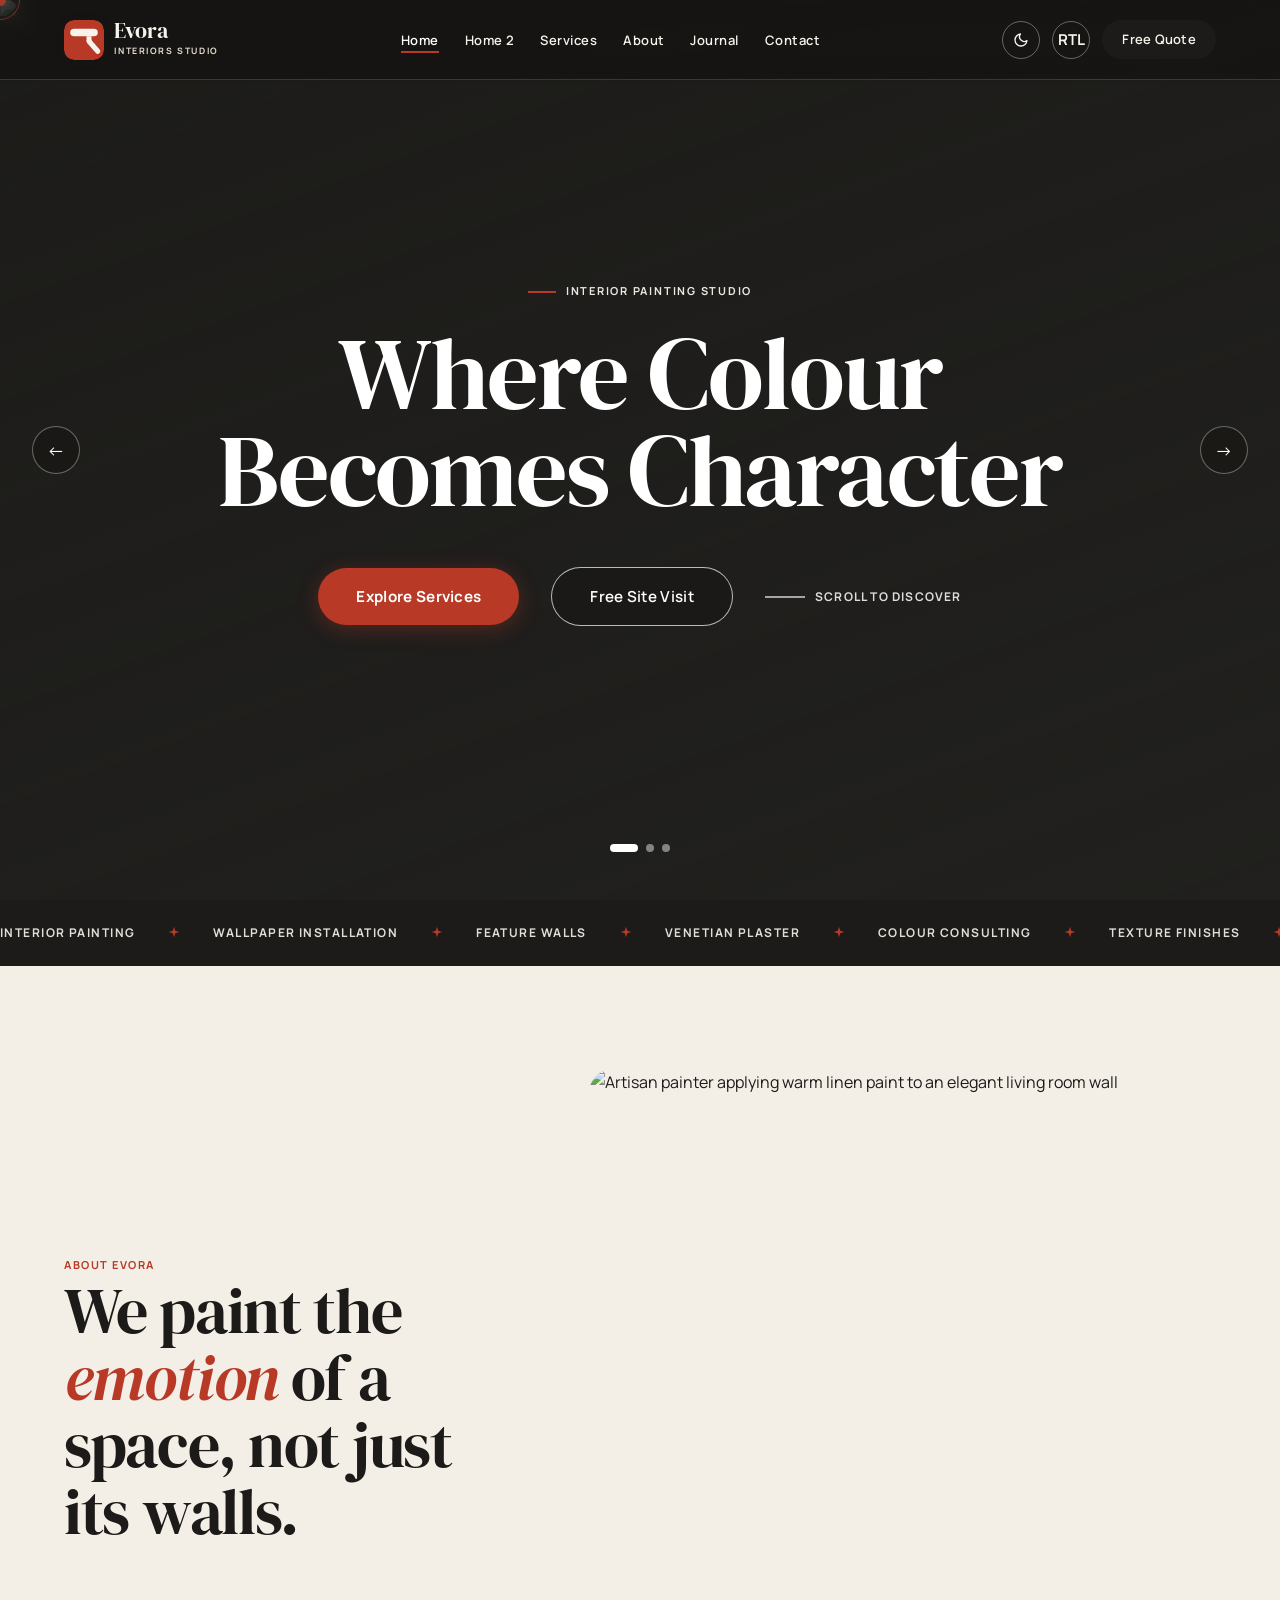
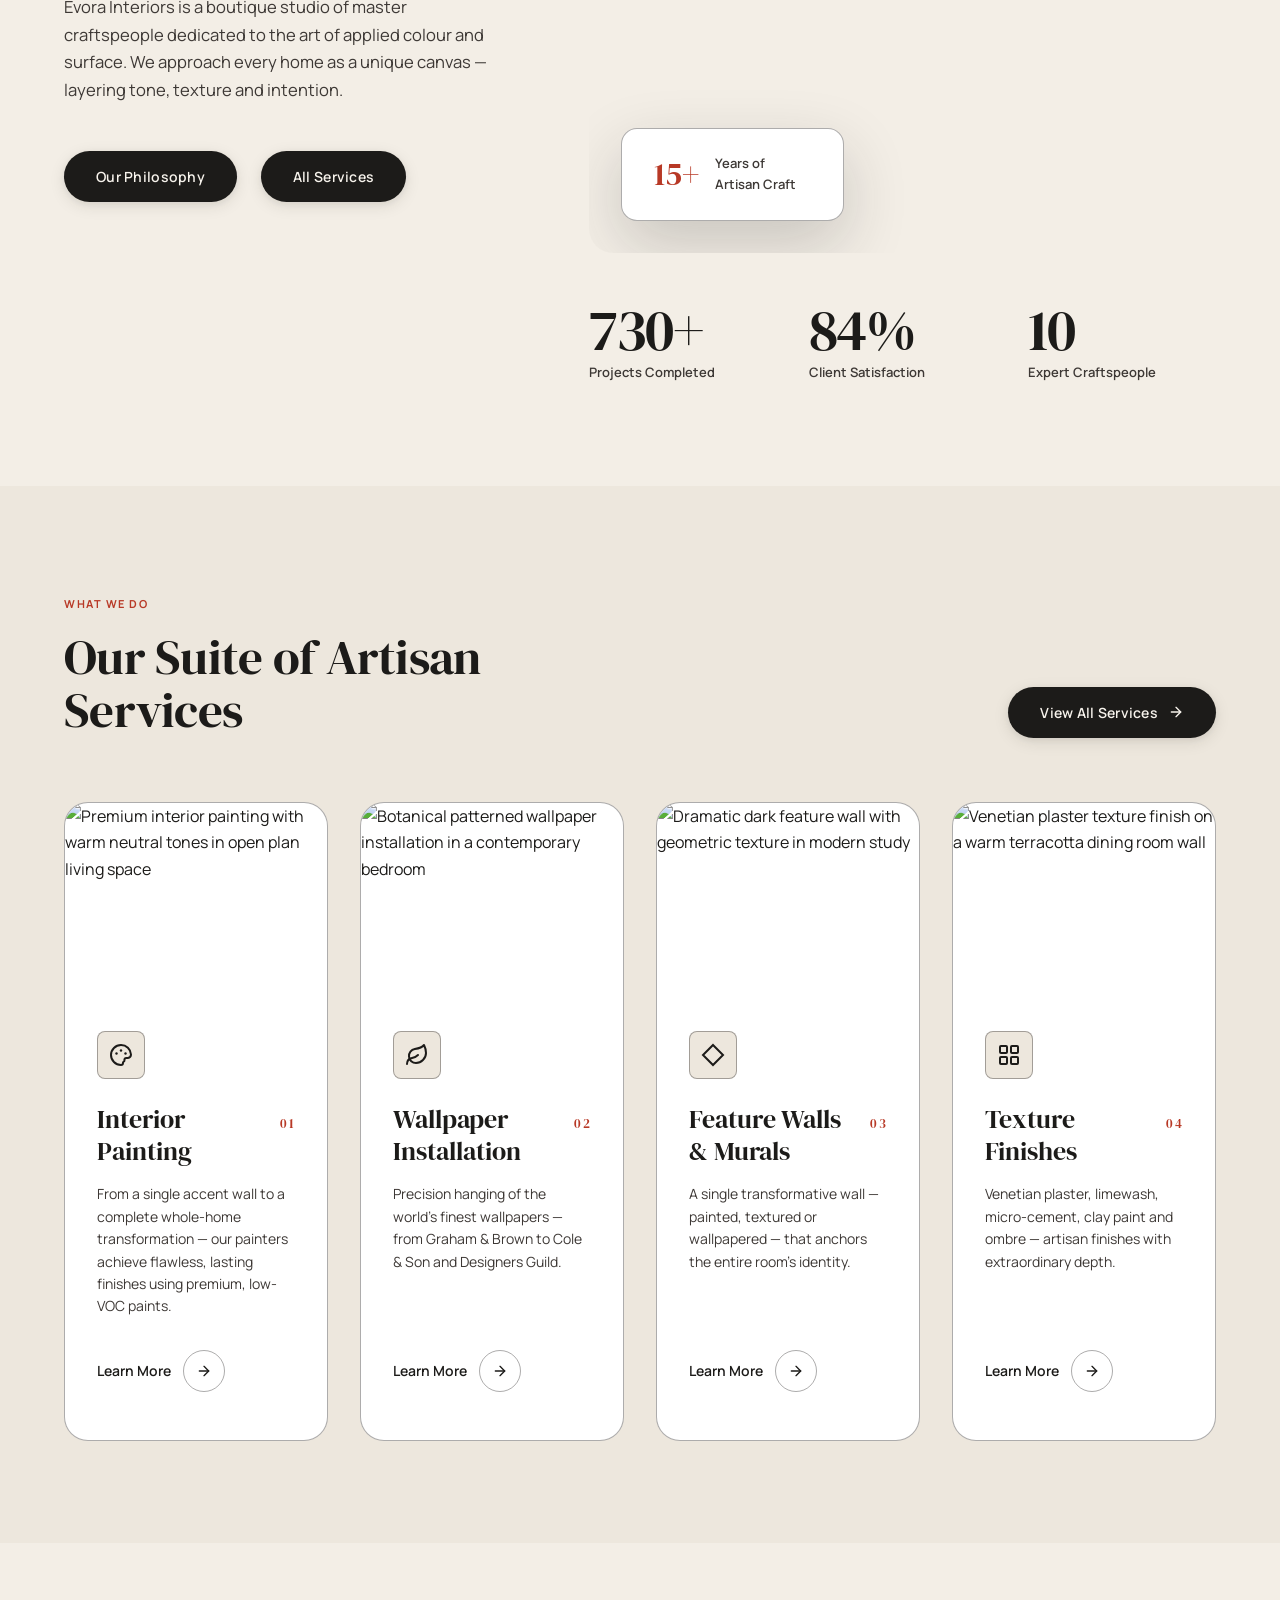
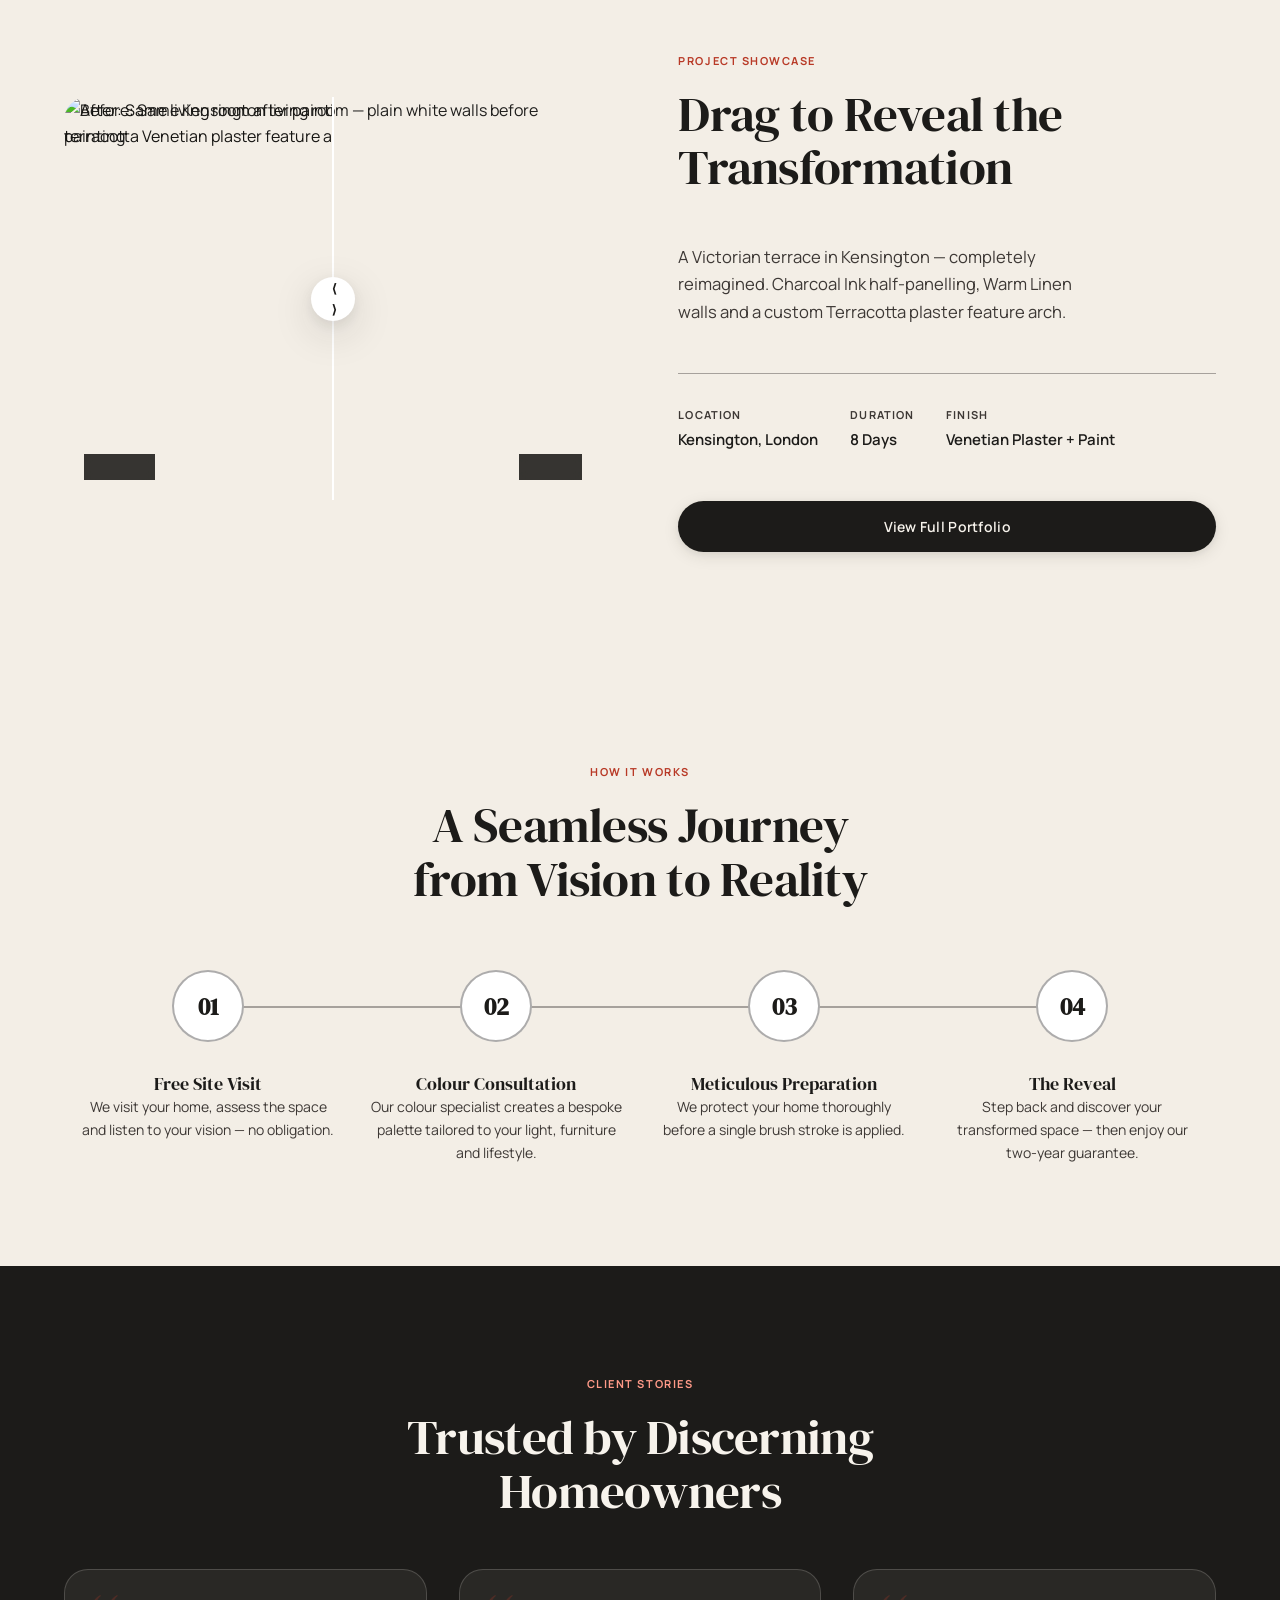
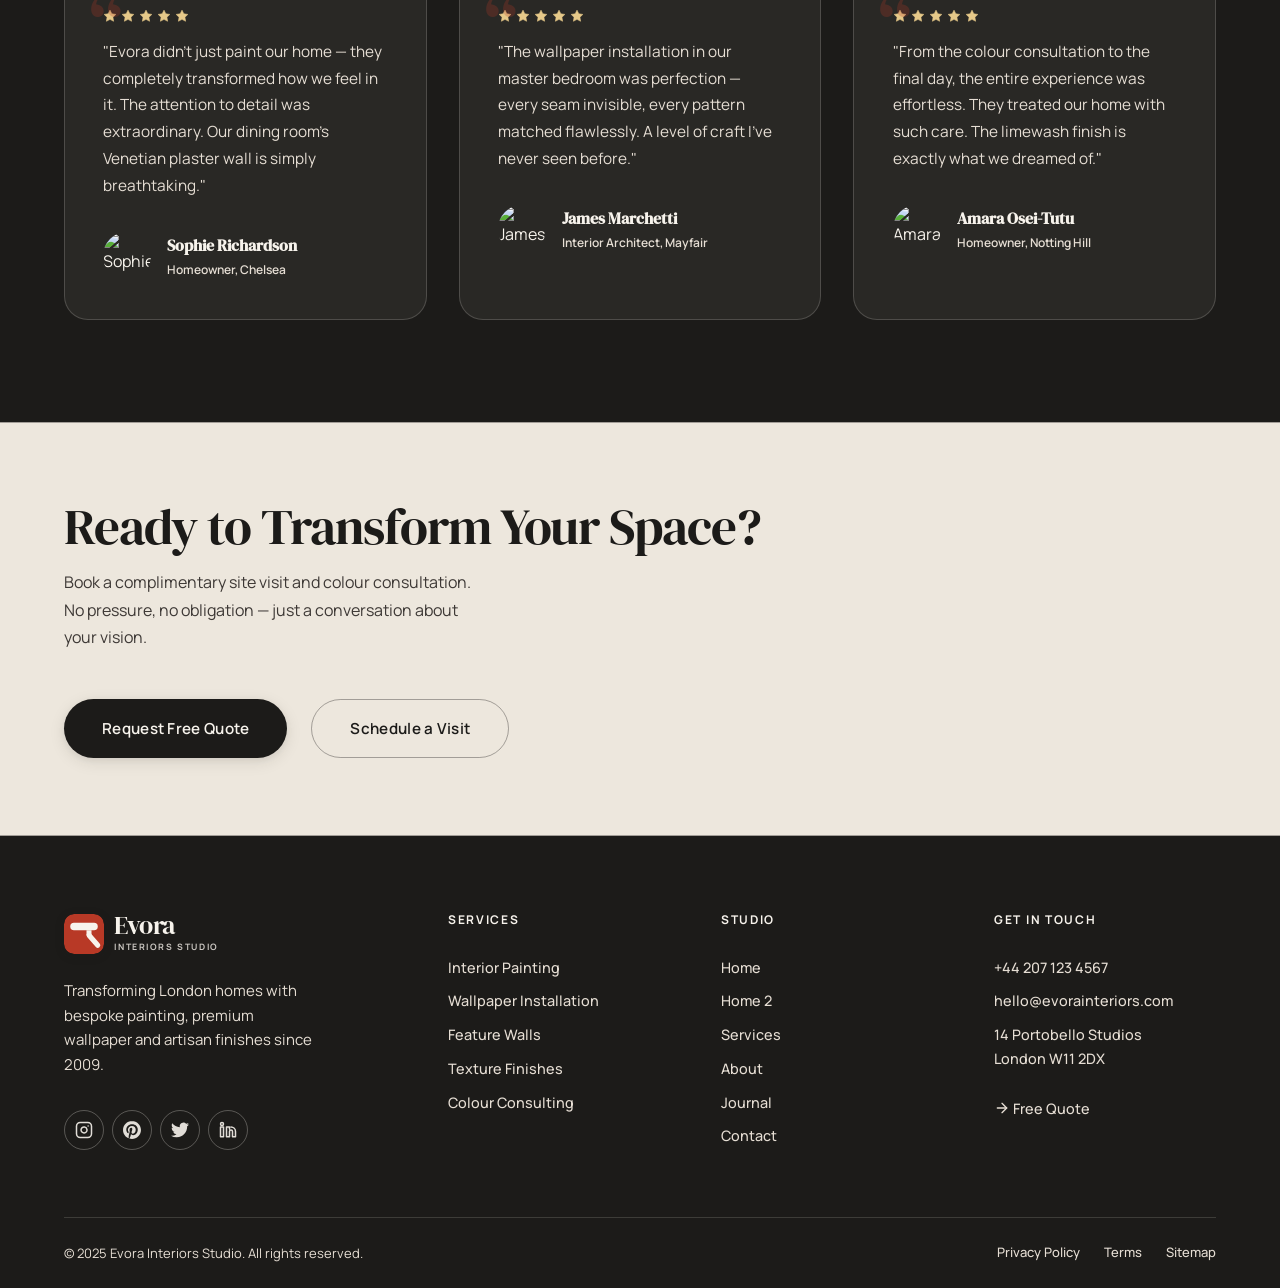
==== commit abf2aecb: "fix: resolve mojibake encoding issues and restore proper UTF-8 characters across HTML files" ====
--- a/index.html
+++ b/index.html
@@ -1,16 +1,16 @@
-﻿<!DOCTYPE html>
+<!DOCTYPE html>
 <html lang="en" dir="ltr" data-theme="light">
 
 <head>
   <meta charset="UTF-8" />
   <meta name="viewport" content="width=device-width, initial-scale=1.0" />
   <link rel="icon" type="image/svg+xml" href="favicon.svg" />
-  <title>Evora Interiors â€” Luxury Interior Painting & Wallpaper Installation</title>
+  <title>Evora Interiors — Luxury Interior Painting & Wallpaper Installation</title>
   <meta name="description"
     content="Evora Interiors transforms living spaces with bespoke interior painting, premium wallpaper installation, feature walls and artisan texture finishes. Serving discerning homeowners across the city." />
   <meta name="keywords"
     content="interior painting, wallpaper installation, feature walls, texture finishes, luxury interior design" />
-  <meta property="og:title" content="Evora Interiors â€” Luxury Interior Painting & Wallpaper" />
+  <meta property="og:title" content="Evora Interiors — Luxury Interior Painting & Wallpaper" />
   <meta property="og:description"
     content="Transforming spaces with bespoke paintwork and curated wallpaper installations." />
   <meta property="og:type" content="website" />
@@ -32,10 +32,10 @@
 
   <style>
     /* ================================================
-       HOME PAGE â€” Unique Section Styles
+       HOME PAGE — Unique Section Styles
        ================================================ */
 
-    /* Â§ 1  HERO SLIDER */
+    /* § 1  HERO SLIDER */
     .home-hero {
       height: 100svh;
       min-height: 600px;
@@ -134,7 +134,7 @@
       background: rgba(255, 255, 255, 0.6);
     }
 
-    /* Â§ 2  MARQUEE RIBBON â€” single moving line */
+    /* § 2  MARQUEE RIBBON — single moving line */
     .marquee-section {
       background: var(--charcoal);
       padding-block: 20px;
@@ -165,7 +165,7 @@
       font-size: 1rem;
     }
 
-    /* Â§ 3  EDITORIAL INTRO */
+    /* § 3  EDITORIAL INTRO */
     .editorial-intro {
       padding-block: var(--section-py);
     }
@@ -249,7 +249,7 @@
       gap: var(--col-gap);
     }
 
-    /* Â§ 4  SERVICES SHOWCASE */
+    /* § 4  SERVICES SHOWCASE */
     .services-showcase {
       background: var(--bg-alt);
       padding-block: var(--section-py);
@@ -310,7 +310,7 @@
       padding-top: var(--space-xl);
     }
 
-    /* Â§ 5  BEFORE/AFTER SHOWCASE */
+    /* § 5  BEFORE/AFTER SHOWCASE */
     .ba-section {
       padding-block: var(--section-py);
     }
@@ -366,7 +366,7 @@
       color: var(--text-primary);
     }
 
-    /* Â§ 6  TESTIMONIALS */
+    /* § 6  TESTIMONIALS */
     .testimonials-section {
       background: var(--charcoal);
       padding-block: var(--section-py);
@@ -401,7 +401,7 @@
       color: #F7F3EC;
     }
 
-    /* Â§ 7  PROCESS TIMELINE */
+    /* § 7  PROCESS TIMELINE */
     .process-section {
       padding-block: var(--section-py);
     }
@@ -478,7 +478,7 @@
       color: var(--text-secondary);
     }
 
-    /* Â§ 8  CTA BAND */
+    /* § 8  CTA BAND */
     .cta-band {
       background: var(--bg-alt);
       border-top: 1px solid var(--border-strong);
@@ -654,9 +654,9 @@
   </div>
 
   <main>
-    <!-- â•â•â•â•â•â•â•â•â•â•â•â•â•â•â•â•â•â•â•â•â•â•â•â•â•â•â•â•â•â•â•â•â•â•â•â•â•â•â•â•â•â•â•
-         Â§ 1 â€” HERO SLIDER
-         â•â•â•â•â•â•â•â•â•â•â•â•â•â•â•â•â•â•â•â•â•â•â•â•â•â•â•â•â•â•â•â•â•â•â•â•â•â•â•â•â•â•â• -->
+    <!-- ═══════════════════════════════════════════
+         § 1 — HERO SLIDER
+         ═══════════════════════════════════════════ -->
     <section class="home-hero hero-overlay-nav" aria-label="Hero">
       <div class="hero-slider" aria-roledescription="carousel">
 
@@ -740,9 +740,9 @@
       </div>
     </section>
 
-    <!-- â•â•â•â•â•â•â•â•â•â•â•â•â•â•â•â•â•â•â•â•â•â•â•â•â•â•â•â•â•â•â•â•â•â•â•â•â•â•â•â•â•â•â•
-         Â§ 2 â€” MARQUEE RIBBON
-         â•â•â•â•â•â•â•â•â•â•â•â•â•â•â•â•â•â•â•â•â•â•â•â•â•â•â•â•â•â•â•â•â•â•â•â•â•â•â•â•â•â•â• -->
+    <!-- ═══════════════════════════════════════════
+         § 2 — MARQUEE RIBBON
+         ═══════════════════════════════════════════ -->
     <div class="marquee-section" aria-hidden="true">
       <div style="overflow:hidden">
         <div class="marquee-track">
@@ -790,9 +790,9 @@
       </div>
     </div>
 
-    <!-- â•â•â•â•â•â•â•â•â•â•â•â•â•â•â•â•â•â•â•â•â•â•â•â•â•â•â•â•â•â•â•â•â•â•â•â•â•â•â•â•â•â•â•
-         Â§ 3 â€” EDITORIAL INTRO
-         â•â•â•â•â•â•â•â•â•â•â•â•â•â•â•â•â•â•â•â•â•â•â•â•â•â•â•â•â•â•â•â•â•â•â•â•â•â•â•â•â•â•â• -->
+    <!-- ═══════════════════════════════════════════
+         § 3 — EDITORIAL INTRO
+         ═══════════════════════════════════════════ -->
     <section class="editorial-intro" aria-labelledby="intro-heading">
       <div class="container editorial-grid">
 
@@ -803,7 +803,7 @@
           </h2>
           <p class="t-lead reveal delay-2" style="margin-bottom:var(--space-2xl);max-width:44ch">
             Evora Interiors is a boutique studio of master craftspeople dedicated to the art of applied colour and
-            surface. We approach every home as a unique canvas â€” layering tone, texture and intention.
+            surface. We approach every home as a unique canvas — layering tone, texture and intention.
           </p>
           <div class="flex gap-lg reveal delay-3" style="flex-wrap:wrap">
             <a href="about.html" class="btn btn-primary">Our Philosophy</a>
@@ -841,9 +841,9 @@
       </div>
     </section>
 
-    <!-- â•â•â•â•â•â•â•â•â•â•â•â•â•â•â•â•â•â•â•â•â•â•â•â•â•â•â•â•â•â•â•â•â•â•â•â•â•â•â•â•â•â•â•
-         Â§ 4 â€” SERVICES SHOWCASE
-         â•â•â•â•â•â•â•â•â•â•â•â•â•â•â•â•â•â•â•â•â•â•â•â•â•â•â•â•â•â•â•â•â•â•â•â•â•â•â•â•â•â•â• -->
+    <!-- ═══════════════════════════════════════════
+         § 4 — SERVICES SHOWCASE
+         ═══════════════════════════════════════════ -->
     <section class="services-showcase" aria-labelledby="services-heading">
       <div class="container">
         <div class="services-header">
@@ -882,7 +882,7 @@
                 <h3 class="t-subheading">Interior Painting</h3>
                 <span class="service-index">01</span>
               </div>
-              <p class="t-sm">From a single accent wall to a complete whole-home transformation â€” our painters achieve
+              <p class="t-sm">From a single accent wall to a complete whole-home transformation — our painters achieve
                 flawless, lasting finishes using premium, low-VOC paints.</p>
               <a href="services.html#painting" class="btn-arrow">Learn More <span class="arrow"><svg viewBox="0 0 24 24"
                     width="16" height="16" fill="none" stroke="currentColor" stroke-width="2" stroke-linecap="round"
@@ -911,7 +911,7 @@
                 <h3 class="t-subheading">Wallpaper Installation</h3>
                 <span class="service-index">02</span>
               </div>
-              <p class="t-sm">Precision hanging of the world's finest wallpapers â€” from Graham &amp; Brown to Cole &amp;
+              <p class="t-sm">Precision hanging of the world's finest wallpapers — from Graham &amp; Brown to Cole &amp;
                 Son and Designers Guild.</p>
               <a href="services.html#wallpaper" class="btn-arrow">Learn More <span class="arrow"><svg
                     viewBox="0 0 24 24" width="16" height="16" fill="none" stroke="currentColor" stroke-width="2"
@@ -938,7 +938,7 @@
                 <h3 class="t-subheading">Feature Walls &amp; Murals</h3>
                 <span class="service-index">03</span>
               </div>
-              <p class="t-sm">A single transformative wall â€” painted, textured or wallpapered â€” that anchors the entire
+              <p class="t-sm">A single transformative wall — painted, textured or wallpapered — that anchors the entire
                 room's identity.</p>
               <a href="services.html#feature" class="btn-arrow">Learn More <span class="arrow"><svg viewBox="0 0 24 24"
                     width="16" height="16" fill="none" stroke="currentColor" stroke-width="2" stroke-linecap="round"
@@ -969,7 +969,7 @@
                 <h3 class="t-subheading">Texture Finishes</h3>
                 <span class="service-index">04</span>
               </div>
-              <p class="t-sm">Venetian plaster, limewash, micro-cement, clay paint and ombre â€” artisan finishes with
+              <p class="t-sm">Venetian plaster, limewash, micro-cement, clay paint and ombre — artisan finishes with
                 extraordinary depth.</p>
               <a href="services.html#texture" class="btn-arrow">Learn More <span class="arrow"><svg viewBox="0 0 24 24"
                     width="16" height="16" fill="none" stroke="currentColor" stroke-width="2" stroke-linecap="round"
@@ -984,9 +984,9 @@
       </div>
     </section>
 
-    <!-- â•â•â•â•â•â•â•â•â•â•â•â•â•â•â•â•â•â•â•â•â•â•â•â•â•â•â•â•â•â•â•â•â•â•â•â•â•â•â•â•â•â•â•
-         Â§ 5 â€” BEFORE / AFTER SHOWCASE
-         â•â•â•â•â•â•â•â•â•â•â•â•â•â•â•â•â•â•â•â•â•â•â•â•â•â•â•â•â•â•â•â•â•â•â•â•â•â•â•â•â•â•â• -->
+    <!-- ═══════════════════════════════════════════
+         § 5 — BEFORE / AFTER SHOWCASE
+         ═══════════════════════════════════════════ -->
     <section class="ba-section" aria-labelledby="ba-heading">
       <div class="container ba-layout">
 
@@ -994,11 +994,11 @@
           <div class="ba-container">
             <div class="ba-before">
               <img src="https://images.unsplash.com/photo-1600585154340-be6161a56a0c?w=800&q=80&auto=format&fit=crop"
-                alt="Before: Same Kensington living room â€” plain white walls before painting" loading="lazy" />
+                alt="Before: Same Kensington living room — plain white walls before painting" loading="lazy" />
             </div>
             <div class="ba-clip" style="width:50%">
               <img src="https://images.unsplash.com/photo-1600585154526-990dced4db0d?w=800&q=80&auto=format&fit=crop"
-                alt="After: Same living room after painting â€” Warm Linen walls with terracotta Venetian plaster feature arch" loading="lazy" />
+                alt="After: Same living room after painting — Warm Linen walls with terracotta Venetian plaster feature arch" loading="lazy" />
             </div>
             <div class="ba-handle" style="left:50%"></div>
             <span class="ba-label before">Before</span>
@@ -1013,7 +1013,7 @@
               Transformation</h2>
           </div>
           <p class="t-lead" style="max-width:40ch">
-            A Victorian terrace in Kensington â€” completely reimagined. Charcoal Ink half-panelling, Warm Linen walls and
+            A Victorian terrace in Kensington — completely reimagined. Charcoal Ink half-panelling, Warm Linen walls and
             a custom Terracotta plaster feature arch.
           </p>
           <div class="ba-project-meta">
@@ -1036,9 +1036,9 @@
       </div>
     </section>
 
-    <!-- â•â•â•â•â•â•â•â•â•â•â•â•â•â•â•â•â•â•â•â•â•â•â•â•â•â•â•â•â•â•â•â•â•â•â•â•â•â•â•â•â•â•â•
-         Â§ 6 â€” PROCESS TIMELINE
-         â•â•â•â•â•â•â•â•â•â•â•â•â•â•â•â•â•â•â•â•â•â•â•â•â•â•â•â•â•â•â•â•â•â•â•â•â•â•â•â•â•â•â• -->
+    <!-- ═══════════════════════════════════════════
+         § 6 — PROCESS TIMELINE
+         ═══════════════════════════════════════════ -->
     <section class="process-section" aria-labelledby="process-heading">
       <div class="container">
         <div class="process-header">
@@ -1055,7 +1055,7 @@
             <div class="timeline-dot">01</div>
             <div>
               <h4>Free Site Visit</h4>
-              <p>We visit your home, assess the space and listen to your vision â€” no obligation.</p>
+              <p>We visit your home, assess the space and listen to your vision — no obligation.</p>
             </div>
           </div>
           <div class="timeline-step reveal delay-2">
@@ -1076,16 +1076,16 @@
             <div class="timeline-dot">04</div>
             <div>
               <h4>The Reveal</h4>
-              <p>Step back and discover your transformed space â€” then enjoy our two-year guarantee.</p>
+              <p>Step back and discover your transformed space — then enjoy our two-year guarantee.</p>
             </div>
           </div>
         </div>
       </div>
     </section>
 
-    <!-- â•â•â•â•â•â•â•â•â•â•â•â•â•â•â•â•â•â•â•â•â•â•â•â•â•â•â•â•â•â•â•â•â•â•â•â•â•â•â•â•â•â•â•
-         Â§ 7 â€” TESTIMONIALS (dark band)
-         â•â•â•â•â•â•â•â•â•â•â•â•â•â•â•â•â•â•â•â•â•â•â•â•â•â•â•â•â•â•â•â•â•â•â•â•â•â•â•â•â•â•â• -->
+    <!-- ═══════════════════════════════════════════
+         § 7 — TESTIMONIALS (dark band)
+         ═══════════════════════════════════════════ -->
     <section class="testimonials-section" aria-labelledby="testimonials-heading">
       <div class="container">
         <div class="text-center reveal" style="margin-bottom:0">
@@ -1119,7 +1119,7 @@
                 <path
                   d="M12 2l3.09 6.26L22 9.27l-5 4.87 1.18 6.88L12 17.77l-6.18 3.25L7 14.14 2 9.27l6.91-1.01L12 2z" />
               </svg></div>
-            <p class="testimonial-text">"Evora didn't just paint our home â€” they completely transformed how we feel in
+            <p class="testimonial-text">"Evora didn't just paint our home — they completely transformed how we feel in
               it. The attention to detail was extraordinary. Our dining room's Venetian plaster wall is simply
               breathtaking."</p>
             <div class="testimonial-author">
@@ -1155,7 +1155,7 @@
                 <path
                   d="M12 2l3.09 6.26L22 9.27l-5 4.87 1.18 6.88L12 17.77l-6.18 3.25L7 14.14 2 9.27l6.91-1.01L12 2z" />
               </svg></div>
-            <p class="testimonial-text">"The wallpaper installation in our master bedroom was perfection â€” every seam
+            <p class="testimonial-text">"The wallpaper installation in our master bedroom was perfection — every seam
               invisible, every pattern matched flawlessly. A level of craft I've never seen before."</p>
             <div class="testimonial-author">
               <img
@@ -1206,14 +1206,14 @@
       </div>
     </section>
 
-    <!-- â•â•â•â•â•â•â•â•â•â•â•â•â•â•â•â•â•â•â•â•â•â•â•â•â•â•â•â•â•â•â•â•â•â•â•â•â•â•â•â•â•â•â•
-         Â§ 8 â€” CTA BAND
-         â•â•â•â•â•â•â•â•â•â•â•â•â•â•â•â•â•â•â•â•â•â•â•â•â•â•â•â•â•â•â•â•â•â•â•â•â•â•â•â•â•â•â• -->
+    <!-- ═══════════════════════════════════════════
+         § 8 — CTA BAND
+         ═══════════════════════════════════════════ -->
     <section class="cta-band" aria-label="Call to action">
       <div class="container cta-band-inner">
         <div class="cta-band-text reveal-left">
           <h2>Ready to Transform Your Space?</h2>
-          <p>Book a complimentary site visit and colour consultation. No pressure, no obligation â€” just a conversation
+          <p>Book a complimentary site visit and colour consultation. No pressure, no obligation — just a conversation
             about your vision.</p>
         </div>
         <div class="flex gap-lg reveal-right" style="flex-wrap:wrap">
@@ -1306,7 +1306,7 @@
       </div>
 
       <div class="footer-bottom">
-        <p>Â© 2025 Evora Interiors Studio. All rights reserved.</p>
+        <p>© 2025 Evora Interiors Studio. All rights reserved.</p>
         <div class="footer-bottom-links">
           <a href="privacy.html">Privacy Policy</a>
           <a href="terms.html">Terms</a>
